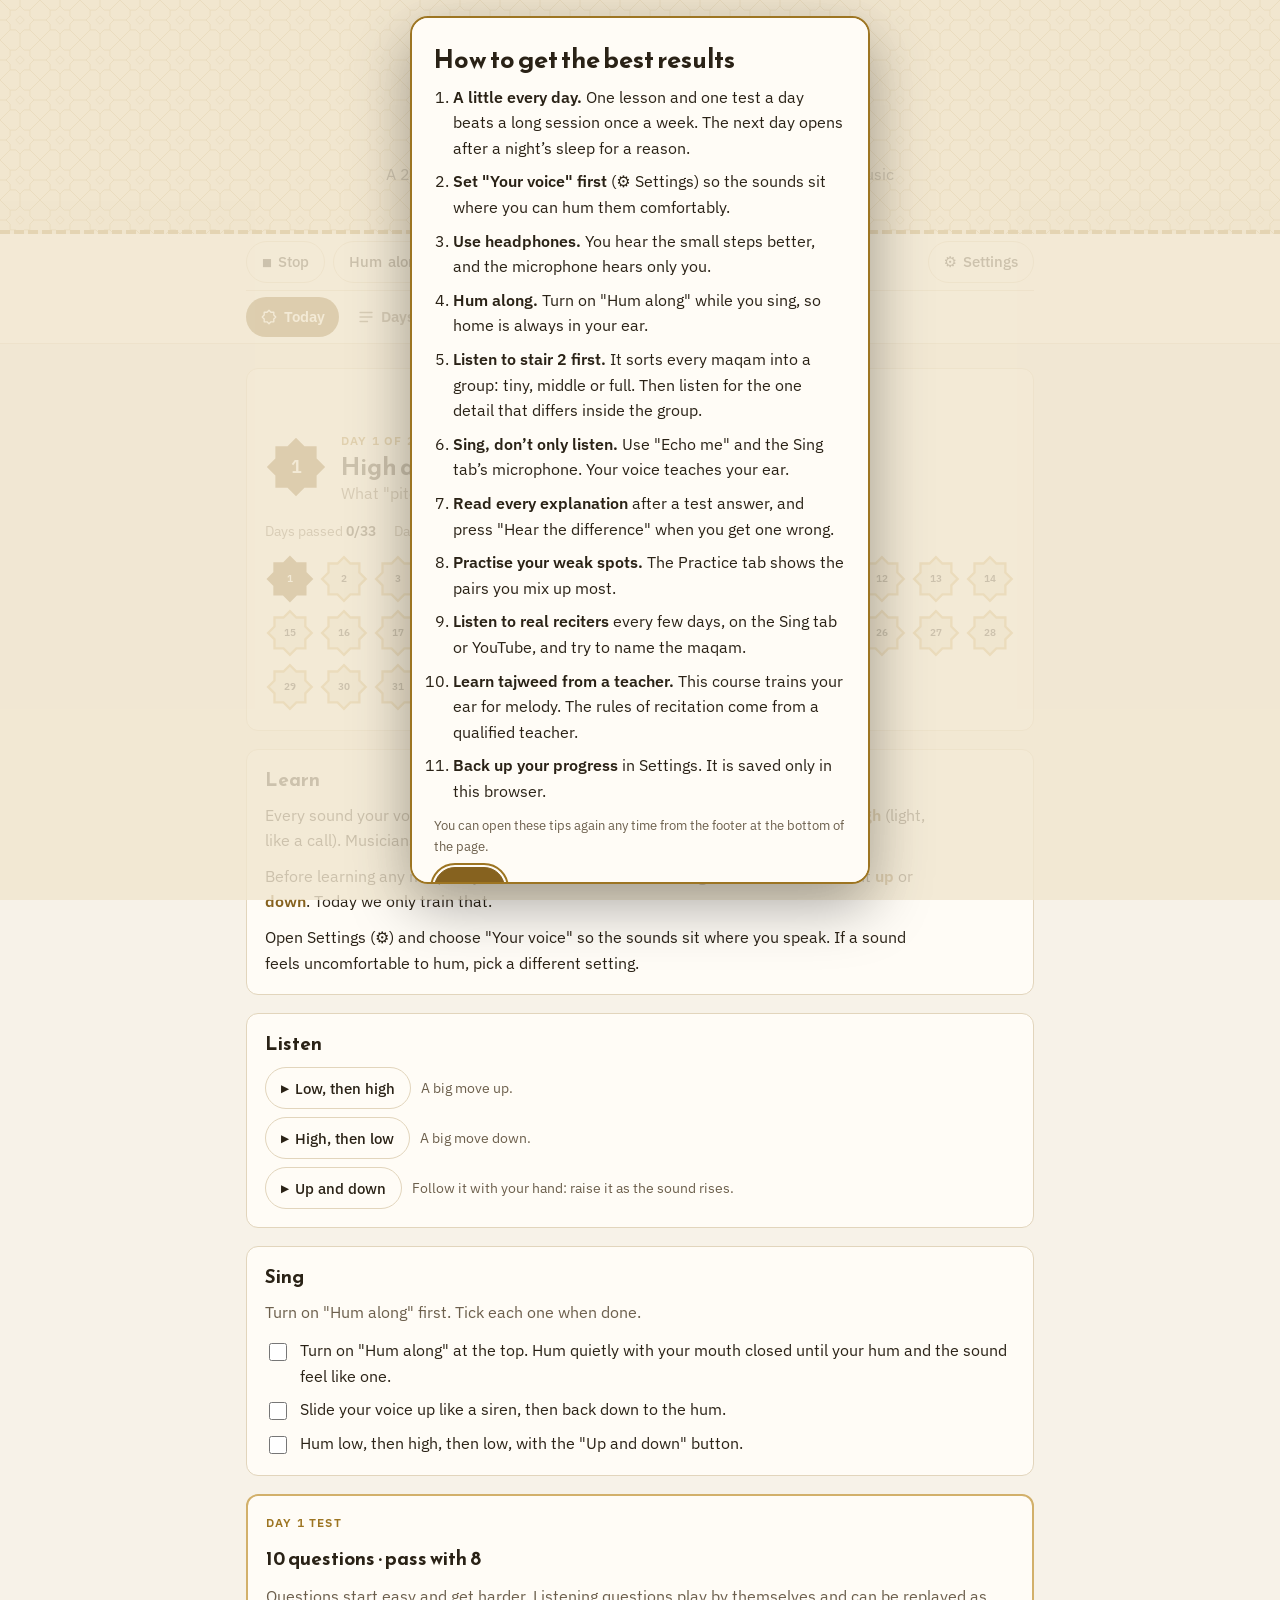
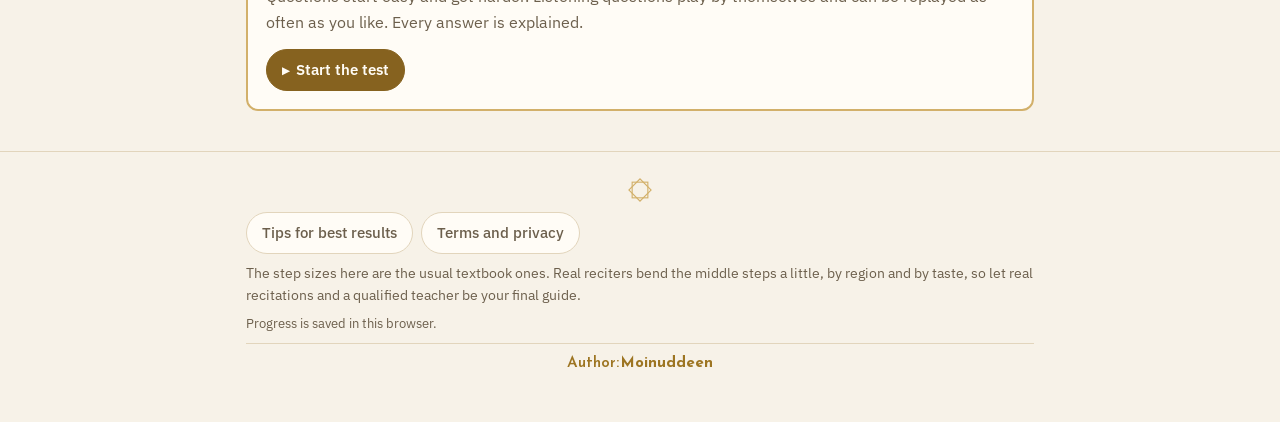
==== index.html @ 2d1fdb7a "Add author credit to the footer and README Co-Authored-By: Claude Opus 5.5 <noreply@anthropic.com> C" ====
<!doctype html>
<html lang="en">
<head>
<meta charset="utf-8">
<meta name="viewport" content="width=device-width,initial-scale=1,viewport-fit=cover">
<style>:root{color-scheme:light;padding-top:env(safe-area-inset-top,0px);padding-bottom:env(safe-area-inset-bottom,0px)}body{margin:0;font:14px/1.5 system-ui,-apple-system,"Segoe UI",sans-serif}img{max-width:100%}[hidden]{display:none!important}</style>
<title>Hearing the Maqamat</title>
<meta name="claude:viewport-fit-sides" content="cover">
<meta name="theme-color" content="#0a3b30">
<meta name="author" content="Moinuddeen">
<link rel="manifest" href="manifest.webmanifest">
<link rel="icon" type="image/png" sizes="32x32" href="[data-uri]">
<link rel="icon" type="image/svg+xml" href="data:image/svg+xml,%3Csvg%20xmlns%3D%22http%3A//www.w3.org/2000/svg%22%20viewBox%3D%220%200%2064%2064%22%3E%3Crect%20width%3D%2264%22%20height%3D%2264%22%20rx%3D%2214%22%20fill%3D%22%230b3a2f%22/%3E%3Cpolygon%20points%3D%2261.0%2C32.0%2052.5%2C40.5%2052.5%2C52.5%2040.5%2C52.5%2032.0%2C61.0%2023.5%2C52.5%2011.5%2C52.5%2011.5%2C40.5%203.0%2C32.0%2011.5%2C23.5%2011.5%2C11.5%2023.5%2C11.5%2032.0%2C3.0%2040.5%2C11.5%2052.5%2C11.5%2052.5%2C23.5%22%20fill%3D%22%23d8b45f%22/%3E%3Cpolygon%20points%3D%2252.5%2C32.0%2046.5%2C38.0%2046.5%2C46.5%2038.0%2C46.5%2032.0%2C52.5%2026.0%2C46.5%2017.5%2C46.5%2017.5%2C38.0%2011.5%2C32.0%2017.5%2C26.0%2017.5%2C17.5%2026.0%2C17.5%2032.0%2C11.5%2038.0%2C17.5%2046.5%2C17.5%2046.5%2C26.0%22%20fill%3D%22%230b3a2f%22/%3E%3Cpolygon%20points%3D%2244.9%2C37.4%2039.6%2C39.6%2037.4%2C44.9%2032.0%2C42.7%2026.6%2C44.9%2024.4%2C39.6%2019.1%2C37.4%2021.3%2C32.0%2019.1%2C26.6%2024.4%2C24.4%2026.6%2C19.1%2032.0%2C21.3%2037.4%2C19.1%2039.6%2C24.4%2044.9%2C26.6%2042.7%2C32.0%22%20fill%3D%22%23f3e6c4%22/%3E%3Ccircle%20cx%3D%2232%22%20cy%3D%2232%22%20r%3D%224.2%22%20fill%3D%22%23d8b45f%22/%3E%3C/svg%3E">
<link rel="apple-touch-icon" href="[data-uri]">
<link rel="stylesheet" href="fonts/fonts.css">
<style>
/* Layout: a tiled-star header band (zellige-style) over one reading column. Four views (Today, Course, Maqamat, Practice) switched by a tab row; the sticky sound bar carries voice, hum and stop. Palette: jade-white ground, emerald, gold leaf, lapis; each maqam keeps one jewel colour. */
:root{
  --bg:#f1f4f1; --surface:#ffffff; --sunk:#e5ece7; --ink:#0f251e; --muted:#4f665d; --line:#d0dcd4;
  --emerald:#0c5a46; --emerald-ink:#ffffff; --gold:#9a6f1c; --gold-soft:#c9a24a; --lapis:#25438f;
  --band:#0a3b30; --band-ink:#f3efe2; --band-line:#c9a24a;
  --good:#167045; --bad:#a3322a;
  --bayati:#a26d17; --hijaz:#a2352d; --rast:#2b4ea6; --saba:#693a96; --nahawand:#0f7c78; --kurd:#a23a66; --ajam:#8a5a00; --sikah:#3d6b2f;
  --f-display:"Reem Kufi","IBM Plex Sans Arabic",system-ui,sans-serif;
  --f-body:"IBM Plex Sans","IBM Plex Sans Arabic",system-ui,-apple-system,"Segoe UI",sans-serif;
  --f-ar:"Amiri","IBM Plex Sans Arabic",serif;
  --r:12px;
}
@media (prefers-color-scheme: dark){:root:not([data-theme="light"]){
  --bg:#07120e; --surface:#0f1f19; --sunk:#152a22; --ink:#e7efe9; --muted:#9bb0a6; --line:#223a30;
  --emerald:#3db08a; --emerald-ink:#04150f; --gold:#dcb65c; --gold-soft:#c9a24a; --lapis:#8aa3ef;
  --band:#05201a; --band-ink:#f3efe2; --band-line:#b8933e;
  --good:#5fcf8f; --bad:#f08276;
  --bayati:#e2b25b; --hijaz:#ee8c7e; --rast:#8ea6f0; --saba:#b99ae6; --nahawand:#5ccfc6; --kurd:#ec8fb4; --ajam:#f0c75e; --sikah:#9fd38a;
  color-scheme:dark}}
:root[data-theme="dark"]{
  --bg:#07120e; --surface:#0f1f19; --sunk:#152a22; --ink:#e7efe9; --muted:#9bb0a6; --line:#223a30;
  --emerald:#3db08a; --emerald-ink:#04150f; --gold:#dcb65c; --gold-soft:#c9a24a; --lapis:#8aa3ef;
  --band:#05201a; --band-ink:#f3efe2; --band-line:#b8933e;
  --good:#5fcf8f; --bad:#f08276;
  --bayati:#e2b25b; --hijaz:#ee8c7e; --rast:#8ea6f0; --saba:#b99ae6; --nahawand:#5ccfc6; --kurd:#ec8fb4; --ajam:#f0c75e; --sikah:#9fd38a;
  color-scheme:dark}

/* three skins chosen by the viewer; they override the system light/dark tokens above */
html:root[data-skin="milk"]{
  --bg:#f7f2e8; --surface:#fffcf6; --sunk:#efe6d4; --ink:#2a2216; --muted:#6c5f4c; --line:#e2d5bc;
  --emerald:#86621f; --emerald-ink:#fffcf6; --gold:#9d7522; --gold-soft:#d2b06a; --lapis:#3c5a8c;
  --band:#f1e6cf; --band-ink:#2a2216; --band-line:#ad8636; --tile-op:.55;
  --good:#2d7347; --bad:#a43f2e;
  --bayati:#94650f; --hijaz:#9a392b; --rast:#33548f; --saba:#68448c; --nahawand:#26766b; --kurd:#973d60; --ajam:#8a5a00; --sikah:#456b2c;
  color-scheme:light}
html:root[data-skin="emerald"]{
  --bg:#f1f4f1; --surface:#ffffff; --sunk:#e5ece7; --ink:#0f251e; --muted:#4f665d; --line:#d0dcd4;
  --emerald:#0c5a46; --emerald-ink:#ffffff; --gold:#9a6f1c; --gold-soft:#c9a24a; --lapis:#25438f;
  --band:#0a3b30; --band-ink:#f3efe2; --band-line:#c9a24a; --tile-op:.38;
  --good:#167045; --bad:#a3322a;
  --bayati:#a26d17; --hijaz:#a2352d; --rast:#2b4ea6; --saba:#693a96; --nahawand:#0f7c78; --kurd:#a23a66; --ajam:#8a5a00; --sikah:#3d6b2f;
  color-scheme:light}
html:root[data-skin="night"]{
  --bg:#0a0f1d; --surface:#111830; --sunk:#19223f; --ink:#efe9da; --muted:#a7acbf; --line:#263152;
  --emerald:#d9b45e; --emerald-ink:#171204; --gold:#e3c172; --gold-soft:#b89448; --lapis:#9db2f2;
  --band:#060a16; --band-ink:#efe9da; --band-line:#c9a24a; --tile-op:.32;
  --good:#6fd39a; --bad:#f2877a;
  --bayati:#e8bb66; --hijaz:#f19484; --rast:#9db2f2; --saba:#c1a5ee; --nahawand:#6dd6c9; --kurd:#f095bb; --ajam:#f3cd6a; --sikah:#a6dc8e;
  color-scheme:dark}
.skins{display:inline-flex;gap:6px;align-items:center}
.skin{width:34px;height:34px;border-radius:50%;border:2px solid var(--line);padding:0;background:linear-gradient(135deg,var(--a) 0 50%,var(--b) 50% 100%)}
.skin[aria-pressed="true"]{border-color:var(--emerald);box-shadow:0 0 0 2px var(--surface),0 0 0 4px var(--emerald)}

*{box-sizing:border-box}
[hidden]{display:none!important}
body{background:var(--bg);color:var(--ink);font-family:var(--f-body);font-size:16px;line-height:1.6}
body::before{content:"";position:fixed;inset:0 0 auto;height:env(safe-area-inset-top,0px);z-index:10;background:var(--surface)}
.wrap{max-width:820px;margin:0 auto;padding-left:max(16px,env(safe-area-inset-left,0px));padding-right:max(16px,env(safe-area-inset-right,0px))}
h1,h2,h3{font-family:var(--f-display);font-weight:700;text-wrap:balance;line-height:1.2;margin:0}
h2{font-size:1.6rem} h3{font-size:1.2rem}
p{margin:0}
a{color:var(--emerald)}
button{font:inherit;color:inherit;cursor:pointer}
button:focus-visible,select:focus-visible,input:focus-visible,a:focus-visible,[role="button"]:focus-visible{outline:2px solid var(--gold);outline-offset:2px}
.eyebrow{font-size:.74rem;letter-spacing:.1em;text-transform:uppercase;color:var(--gold);font-weight:600}
.muted{color:var(--muted)}
.ar{font-family:var(--f-ar)}

/* header band with star tiling */
.band{position:relative;background:var(--band);color:var(--band-ink);overflow:hidden}
.band svg.tile{position:absolute;inset:0;width:100%;height:100%;opacity:var(--tile-op,.38);color:var(--band-line)}
.band .wrap{position:relative;padding-block:26px 22px;display:grid;gap:6px;text-align:center;justify-items:center}
.basmala{font-family:var(--f-ar);font-size:1.35rem;color:var(--band-line);line-height:1.6}
.band h1{font-size:clamp(1.9rem,6vw,2.7rem)}
.band h1 .ar{display:block;font-size:.62em;font-weight:700;color:var(--band-line);line-height:1.4}
.band p{max-width:52ch;opacity:.88;font-size:.98rem}
.band::after{content:"";position:absolute;left:0;right:0;bottom:0;height:4px;background:repeating-linear-gradient(90deg,var(--band-line) 0 10px,transparent 10px 14px)}

/* sound bar: one compact sticky row (stop, hum, status, settings) plus the view tabs.
   On phones the tabs move to a bottom navigation bar so the sticky top stays short. */
.bar{position:sticky;top:env(safe-area-inset-top,0px);z-index:9;background:var(--surface);border-bottom:1px solid var(--line)}
.barrow{display:flex;align-items:center;gap:8px;padding-block:7px}
.status{flex:1;min-width:0;font-size:.88rem;font-weight:600;min-height:1.4em;white-space:nowrap;overflow:hidden;text-overflow:ellipsis;text-align:center}
.status[data-mode="sing"]{color:var(--good)}
.status[data-mode="listen"]{color:var(--emerald)}
.tabs{display:flex;gap:4px;border-top:1px solid var(--line);padding-block:6px}
.tabs a{text-decoration:none;color:var(--muted);font-weight:600;font-size:.92rem;padding:8px 14px;border-radius:999px;white-space:nowrap;display:inline-flex;align-items:center;gap:6px;min-height:40px}
.tabs a svg{width:18px;height:18px;flex:none;fill:none;stroke:currentColor;stroke-width:1.8;stroke-linecap:round;stroke-linejoin:round}
.tabs a[aria-current="page"]{background:var(--emerald);color:var(--emerald-ink)}
.settings{border-top:1px solid var(--line);background:var(--surface);max-height:calc(100vh - 140px);overflow:auto;box-shadow:0 10px 24px rgba(0,0,0,.12)}
.settings .wrap{display:grid;gap:14px;padding-block:14px 18px}
.settings h3{font-size:1rem}
.setgrid{display:grid;grid-template-columns:repeat(auto-fit,minmax(220px,1fr));gap:14px}
.field{display:grid;gap:6px;font-size:.88rem;color:var(--muted)}
.field select,.field textarea,.field input[type=text]{font:inherit;font-size:.95rem;padding:9px 10px;border-radius:10px;border:1px solid var(--line);background:var(--bg);color:var(--ink);min-height:42px;width:100%}
.field textarea{min-height:84px;font-family:ui-monospace,Menlo,monospace;font-size:.78rem}
.check{display:flex;gap:10px;align-items:flex-start;color:var(--ink);font-size:.93rem;cursor:pointer}
.check input{width:20px;height:20px;margin-top:2px;accent-color:var(--emerald);flex:none}
.wide-only{display:inline}
#bkcode{display:block;width:100%;min-height:72px;font:.78rem/1.4 ui-monospace,Menlo,monospace;padding:9px 10px;border-radius:10px;border:1px solid var(--line);background:var(--bg);color:var(--ink);resize:vertical}
@media (max-width:640px){
  .wide-only{display:none}
  .tabs{position:fixed;left:0;right:0;bottom:0;z-index:20;background:var(--surface);border-top:1px solid var(--line);padding:4px max(4px,env(safe-area-inset-left,0px)) calc(4px + env(safe-area-inset-bottom,0px));display:grid;grid-template-columns:repeat(5,minmax(0,1fr));gap:2px;box-shadow:0 -6px 18px rgba(0,0,0,.08)}
  .tabs a{flex-direction:column;gap:2px;font-size:.7rem;padding:6px 2px;border-radius:12px;min-height:52px;justify-content:center}
  .tabs a svg{width:22px;height:22px}
  body{padding-bottom:calc(68px + env(safe-area-inset-bottom,0px))}
  .settings{max-height:calc(100vh - 200px);max-height:calc(100dvh - 200px)}
  .band .wrap{padding-block:16px 14px}
  .band p{font-size:.88rem}
  .basmala{font-size:1.15rem}
}

.toggle,.btn{display:inline-flex;align-items:center;justify-content:center;gap:6px;border:1px solid var(--line);background:var(--surface);border-radius:999px;padding:8px 15px;font-size:.92rem;font-weight:500;min-height:42px}
.toggle[aria-pressed="true"]{background:var(--emerald);color:var(--emerald-ink);border-color:var(--emerald)}
.btn:hover{border-color:var(--gold)}
.btn.primary{background:var(--emerald);color:var(--emerald-ink);border-color:var(--emerald);font-weight:600}
.btn.gold{background:var(--gold);color:var(--surface);border-color:var(--gold);font-weight:600}
.btn.rec{border-color:var(--bad);color:var(--bad)}
.btn.rec[aria-pressed="true"]{background:var(--bad);color:#fff}
.btn:disabled{opacity:.5;cursor:default}
.btn .ic{font-size:.72em}
.btn.small{min-height:36px;padding:5px 12px;font-size:.85rem}
.actions{display:flex;flex-wrap:wrap;gap:8px}

main{padding-block:24px 40px}
.view{display:grid;gap:18px}
.panel{background:var(--surface);border:1px solid var(--line);border-radius:var(--r);padding:18px;display:grid;gap:12px}
.panel > h3{display:flex;align-items:center;gap:10px}

/* star badge */
.star{position:relative;display:inline-grid;place-items:center;width:44px;height:44px;flex:none}
.star svg{position:absolute;inset:0;width:100%;height:100%}
.star svg polygon{fill:var(--sunk);stroke:var(--gold-soft);stroke-width:1.5}
.star.done svg polygon{fill:var(--gold);stroke:var(--gold)}
.star.now svg polygon{fill:var(--emerald);stroke:var(--emerald)}
.star span{position:relative;font-weight:700;font-size:.85rem;font-variant-numeric:tabular-nums}
.star.done span{color:var(--surface)} .star.now span{color:var(--emerald-ink)}

/* today header */
.dayhead{display:flex;gap:14px;align-items:center;flex-wrap:wrap}
.dayhead .star{width:62px;height:62px}
.dayhead .star span{font-size:1.15rem}
.dayhead h2{font-size:1.5rem}
.stats{display:flex;gap:18px;flex-wrap:wrap;font-size:.9rem;color:var(--muted)}
.stats b{color:var(--ink);font-variant-numeric:tabular-nums}
.strip{display:grid;grid-template-columns:repeat(14,minmax(0,1fr));gap:4px}
.strip .star{width:100%;height:auto;aspect-ratio:1;max-width:100%}
.strip .star span{font-size:.62rem}
@media (max-width:480px){.strip{grid-template-columns:repeat(7,minmax(0,1fr))}}

.learn{display:grid;gap:10px;max-width:66ch}
.learn p b{color:var(--emerald)}
.listen{display:grid;gap:8px}
.listen .row{display:flex;gap:10px;align-items:center;flex-wrap:wrap}
.listen .row .why{font-size:.88rem;color:var(--muted);flex:1 1 220px;min-width:0}
ol.sing{margin:0;padding:0;list-style:none;display:grid;gap:8px;counter-reset:s}
ol.sing li label{display:flex;gap:10px;align-items:flex-start;cursor:pointer}
ol.sing input{margin-top:5px;accent-color:var(--emerald);flex:none;width:18px;height:18px}
.words{display:flex;flex-wrap:wrap;gap:8px}
.word{border:1px solid var(--line);border-radius:8px;padding:6px 10px;font-size:.88rem;background:var(--bg)}
.word b{color:var(--gold)}

/* stairs */
.stairs{width:100%;max-width:520px}
.stairs svg{width:100%;height:auto;display:block;overflow:visible}
.stairs .tread{fill:var(--sunk);stroke:var(--line)}
.stairs .tread.fp{fill:color-mix(in srgb,var(--mc) 22%,var(--surface));stroke:var(--mc)}
.stairs .tread.hit{fill:var(--mc)}
.stairs g.st{cursor:pointer}
.stairs text{font-family:var(--f-body);fill:var(--ink);font-size:11px}
.stairs text.num{font-weight:700;font-size:12px}
.stairs text.sz{fill:var(--muted);font-size:9.5px}
.stairs text.sz.mid{fill:var(--gold);font-weight:700}
.stairs text.sz.jmp{fill:var(--hijaz);font-weight:700}
.stairs text.home{fill:var(--emerald);font-weight:700;font-size:10px}
.legend{font-size:.82rem;color:var(--muted)}
.legend b.mid{color:var(--gold)} .legend b.jmp{color:var(--hijaz)}

/* test */
.test{border:2px solid var(--gold-soft);background:var(--surface);border-radius:var(--r);padding:18px;display:grid;gap:14px}
.test .qn{font-size:.82rem;color:var(--muted);font-variant-numeric:tabular-nums;display:flex;justify-content:space-between;gap:8px}
.progress{height:6px;background:var(--sunk);border-radius:99px;overflow:hidden}
.progress i{display:block;height:100%;background:var(--gold);transition:width .2s}
.test .prompt{font-family:var(--f-display);font-size:1.25rem;line-height:1.35}
.opts{display:grid;grid-template-columns:repeat(auto-fit,minmax(140px,1fr));gap:8px}
.opt{border:2px solid var(--line);background:var(--bg);border-radius:10px;padding:12px 10px;font-weight:600;text-align:center;display:grid;gap:2px}
.opt .ar{font-size:1.35rem;color:var(--mc,var(--ink));line-height:1.25;font-weight:700}
.opt:hover:not(:disabled){border-color:var(--gold)}
.opt:disabled{cursor:default;opacity:.55}
.opt.right{border-color:var(--good);opacity:1;background:color-mix(in srgb,var(--good) 10%,var(--bg))}
.opt.wrong{border-color:var(--bad);opacity:1}
.fb{font-size:.95rem;display:grid;gap:8px}
.fb strong.ok{color:var(--good)} .fb strong.no{color:var(--bad)}
.result{display:grid;gap:10px;text-align:center;justify-items:center}
.result .big{font-family:var(--f-display);font-size:2.4rem;font-variant-numeric:tabular-nums}
.result ul{text-align:left;margin:0;padding-left:1.2em;max-width:56ch}

/* course map */
.stage{display:grid;gap:8px}
.stage h3{color:var(--emerald)}
.lessons{display:grid;gap:6px}
.lrow{display:flex;gap:12px;align-items:center;border:1px solid var(--line);background:var(--surface);border-radius:10px;padding:8px 12px;text-align:left;width:100%}
.lrow .star{width:38px;height:38px}
.lrow .t{font-weight:600;min-width:0}
.lrow .s{font-size:.85rem;color:var(--muted)}
.lrow .sc{margin-left:auto;font-size:.82rem;color:var(--muted);font-variant-numeric:tabular-nums;white-space:nowrap}
.lrow[aria-disabled="true"]{opacity:.55;cursor:default}

/* maqam cards */
.mcard{background:var(--surface);border:1px solid var(--line);border-radius:var(--r);padding:18px;display:grid;gap:12px;border-top:4px solid var(--mc)}
.mhead{display:flex;gap:14px;align-items:center}
.niche{width:64px;height:76px;flex:none;background:var(--mc);clip-path:path('M0 76V34C0 16 14 6 32 0C50 6 64 16 64 34V76Z');display:grid;place-items:end center;padding-bottom:10px}
.niche span{font-family:var(--f-ar);font-weight:700;font-size:1.15rem;color:var(--surface);line-height:1}
.mhead .feel{color:var(--muted);font-size:.93rem}
dl.facts{display:grid;grid-template-columns:max-content minmax(0,1fr);gap:6px 14px;margin:0;font-size:.93rem}
dl.facts dt{font-weight:600;color:var(--mc)}
dl.facts dd{margin:0}
@media (max-width:520px){dl.facts{grid-template-columns:1fr}dl.facts dd{margin-bottom:6px}}

/* practice */
.seg{display:flex;flex-wrap:wrap;gap:6px}
.seg button{border:1px solid var(--line);border-radius:999px;background:var(--surface);padding:8px 14px;font-size:.9rem;min-height:42px}
.seg button[aria-pressed="true"]{background:var(--emerald);color:var(--emerald-ink);border-color:var(--emerald)}

/* sing view: live pitch meter */
.meter{position:relative;border:1px solid var(--line);border-radius:10px;background:var(--bg);overflow:hidden}
.meter canvas{display:block;width:100%;height:300px}
.tuner{display:flex;align-items:center;gap:10px;padding:8px 14px 12px;font-size:.72rem;color:var(--muted);text-transform:uppercase;letter-spacing:.08em}
.tuner .track{position:relative;flex:1;height:10px;border-radius:99px;background:linear-gradient(90deg,color-mix(in srgb,var(--gold) 35%,transparent),var(--sunk) 35%,var(--sunk) 65%,color-mix(in srgb,var(--gold) 35%,transparent))}
.tuner .zone{position:absolute;left:30%;width:40%;top:0;bottom:0;border-radius:99px;background:color-mix(in srgb,var(--good) 30%,transparent)}
.tuner .needle{position:absolute;left:calc(50% - 9px);top:-5px;width:18px;height:20px;border-radius:99px;background:var(--gold);box-shadow:0 0 0 3px var(--surface),0 2px 10px rgba(0,0,0,.25);transition:left .16s cubic-bezier(.2,.8,.3,1),background .3s,opacity .3s}
.tuner .needle[data-on="ok"]{background:var(--good);box-shadow:0 0 0 3px var(--surface),0 0 14px color-mix(in srgb,var(--good) 70%,transparent)}
.tuner .needle[data-on="idle"]{opacity:.35}
@media (prefers-reduced-motion: reduce){.tuner .needle{transition:none}}
.readout{display:flex;flex-wrap:wrap;gap:6px 14px;align-items:baseline;min-height:2.6em}
.readout .big{font-family:var(--f-display);font-size:1.4rem}
.readout .ok{color:var(--good)} .readout .off{color:var(--gold)} .readout .warn{color:var(--bad)}
.chips{display:flex;flex-wrap:wrap;gap:6px}
.chip{border:2px solid var(--line);background:var(--bg);border-radius:999px;padding:6px 12px;font-weight:600;font-size:.88rem;min-height:40px;display:inline-flex;align-items:center;gap:6px}
.chip .ar{color:var(--mc);font-size:1.05rem}
.chip[aria-pressed="true"]{border-color:var(--mc);background:color-mix(in srgb,var(--mc) 14%,var(--bg))}
.guide-res{display:grid;gap:6px}
.dots{display:flex;gap:6px;flex-wrap:wrap}
.dot{width:30px;height:30px;border-radius:50%;display:grid;place-items:center;font-size:.8rem;font-weight:700;background:var(--sunk);color:var(--muted)}
.dot.ok{background:var(--good);color:#fff} .dot.miss{background:var(--bad);color:#fff} .dot.now{outline:2px solid var(--gold)}
/* ayat */
.ayah{display:grid;gap:6px;border:1px solid var(--line);border-radius:10px;padding:12px 14px;background:var(--bg)}
.ayah .words{direction:rtl;display:flex;flex-wrap:wrap;gap:4px 10px;font-family:var(--f-ar);font-size:1.7rem;line-height:1.9}
.ayah .w{border-radius:8px;padding:0 4px;transition:background .15s,color .15s}
.ayah .w.on{background:var(--gold);color:var(--surface)}
.ayah .tr{font-size:.85rem;color:var(--muted);font-style:italic}
.ayah .num{font-family:var(--f-ar);color:var(--gold)}
/* clips */
.cliplist{display:grid;gap:8px}
.clip{display:flex;flex-wrap:wrap;gap:8px 12px;align-items:center;border:1px solid var(--line);border-radius:10px;padding:10px 12px;background:var(--bg)}
.clip .meta{flex:1 1 200px;min-width:0}
.clip .meta b{display:block}
.clip .meta small{color:var(--muted);display:block;font-size:.8rem}
.clip audio{width:100%;max-width:420px;height:40px}
.tag{display:inline-block;font-size:.72rem;font-weight:700;letter-spacing:.04em;text-transform:uppercase;padding:2px 8px;border-radius:999px;background:color-mix(in srgb,var(--mc,var(--gold)) 16%,var(--surface));color:var(--mc,var(--gold))}
/* mihrab arch over the day header */
.archtop{display:block;width:100%;max-width:460px;height:46px;margin:-6px auto -4px;color:var(--gold-soft)}
.archtop path{fill:none;stroke:currentColor;stroke-width:1.6;vector-effect:non-scaling-stroke}
.panel.mihrab{padding-top:10px}
.rosette{display:flex;justify-content:center;color:var(--gold-soft)}
.rosette svg{width:28px;height:28px}
/* star that was just earned */
@keyframes pop{0%{transform:scale(.5) rotate(-45deg)}60%{transform:scale(1.25) rotate(8deg)}100%{transform:scale(1) rotate(0)}}
.star.fresh{animation:pop .9s cubic-bezier(.2,.8,.3,1.2) both}
/* stage celebration */
.celebrate{position:fixed;inset:0;z-index:50;display:grid;place-items:center;background:color-mix(in srgb,var(--band) 82%,transparent);padding:16px}
.celebrate .card{position:relative;background:var(--surface);border:2px solid var(--gold);border-radius:18px;padding:26px 22px;max-width:400px;width:100%;text-align:center;display:grid;gap:10px;justify-items:center;box-shadow:0 20px 60px rgba(0,0,0,.35)}
.celebrate .big8{width:120px;height:120px;color:var(--gold)}
@keyframes spin{to{transform:rotate(360deg)}}
.celebrate .big8 svg{width:100%;height:100%;animation:spin 18s linear infinite}
.celebrate .ar{font-size:1.8rem;color:var(--gold)}
.sparks{position:absolute;inset:0;pointer-events:none;overflow:hidden;border-radius:18px}
@keyframes fall{0%{transform:translateY(-20px) rotate(0);opacity:0}15%{opacity:1}100%{transform:translateY(460px) rotate(300deg);opacity:0}}
.sparks i{position:absolute;top:0;width:10px;height:10px;background:var(--gold);clip-path:polygon(50% 0,61% 39%,100% 50%,61% 61%,50% 100%,39% 61%,0 50%,39% 39%);animation:fall 2.6s ease-in forwards}
@media (prefers-reduced-motion: reduce){.star.fresh,.celebrate .big8 svg,.sparks i{animation:none}.sparks{display:none}.ayah .w{transition:none}}
.sr-only{position:absolute;width:1px;height:1px;overflow:hidden;clip:rect(0 0 0 0);white-space:nowrap}
.saved{font-size:.8rem;color:var(--muted)}
footer{padding-block:24px 48px;border-top:1px solid var(--line);color:var(--muted);font-size:.86rem}
footer .wrap{display:grid;gap:8px}
footer .author{font-family:var(--f-display);color:var(--gold);font-size:.95rem;text-align:center;padding-top:6px;border-top:1px solid var(--line)}
@media (prefers-reduced-motion: reduce){.progress i{transition:none}}
</style>
</head>
<body>


<header class="band">
  <svg class="tile" aria-hidden="true"><defs><pattern id="khatam" width="40" height="40" patternUnits="userSpaceOnUse">
    <polygon points="34,20 29.9,24.1 29.9,29.9 24.1,29.9 20,34 15.9,29.9 10.1,29.9 10.1,24.1 6,20 10.1,15.9 10.1,10.1 15.9,10.1 20,6 24.1,10.1 29.9,10.1 29.9,15.9" fill="none" stroke="currentColor" stroke-width="1"/>
    <path d="M34 20H40M0 20H6M20 34V40M20 0V6M29.9 29.9L40 40M10.1 10.1L0 0M29.9 10.1L40 0M10.1 29.9L0 40" stroke="currentColor" stroke-width="1" fill="none"/>
    <rect x="17" y="17" width="6" height="6" transform="rotate(45 20 20)" fill="none" stroke="currentColor" stroke-width=".8"/>
  </pattern></defs><rect width="100%" height="100%" fill="url(#khatam)"/></svg>
  <div class="wrap">
    <div class="basmala" lang="ar" dir="rtl">بِسْمِ ٱللَّٰهِ ٱلرَّحْمَٰنِ ٱلرَّحِيمِ</div>
    <h1><span class="ar" lang="ar" dir="rtl">المقامات</span>Hearing the Maqamat</h1>
    <p>A 28-day course for complete beginners, plus a bonus stage. No music reading needed. One short lesson and one test each day.</p>
  </div>
</header>

<div class="bar" role="region" aria-label="Sound controls">
  <div class="wrap">
    <div class="barrow">
      <button class="btn" id="stop" title="Stop all sound (Esc)"><span class="ic" aria-hidden="true">■</span> Stop</button>
      <button class="toggle" id="drone" aria-pressed="false" title="A steady home sound to sing against">Hum<span class="wide-only">along</span></button>
      <div class="status" id="status" aria-live="polite"></div>
      <button class="btn" id="setbtn" aria-expanded="false" aria-controls="settings"><span aria-hidden="true">⚙</span><span class="wide-only">Settings</span><span class="sr-only">Settings</span></button>
    </div>
    <nav class="tabs" aria-label="Views">
      <a href="#today"><svg viewBox="0 0 24 24" aria-hidden="true"><path d="M12 3l2.6 2.6H18.4V9.4L21 12l-2.6 2.6v3.8h-3.8L12 21l-2.6-2.6H5.6v-3.8L3 12l2.6-2.6V5.6h3.8z"/></svg><span>Today</span></a><a href="#course"><svg viewBox="0 0 24 24" aria-hidden="true"><path d="M4 6h16M4 12h16M4 18h10"/></svg><span>Days</span></a><a href="#sing"><svg viewBox="0 0 24 24" aria-hidden="true"><rect x="9" y="3" width="6" height="11" rx="3"/><path d="M5 11a7 7 0 0 0 14 0M12 18v3"/></svg><span>Sing</span></a><a href="#maqamat"><svg viewBox="0 0 24 24" aria-hidden="true"><path d="M5 21V10a7 7 0 0 1 14 0v11M9 21v-6a3 3 0 0 1 6 0v6"/></svg><span>Maqamat</span></a><a href="#practice"><svg viewBox="0 0 24 24" aria-hidden="true"><circle cx="12" cy="12" r="8"/><circle cx="12" cy="12" r="3.5"/></svg><span>Practice</span></a>
    </nav>
  </div>
  <div class="settings" id="settings" hidden>
    <div class="wrap">
      <div class="setgrid">
        <label class="field" for="tonic">Your voice (where home sits)
          <select id="tonic">
            <option value="110">Very deep</option>
            <option value="130.81">Deep</option>
            <option value="155.56">Low</option>
            <option value="185" selected>Medium</option>
            <option value="233.08">Higher</option>
            <option value="277.18">High</option>
          </select>
        </label>
        <label class="field" for="timbre">Sound
          <select id="timbre"><option value="voice" selected>Singing voice</option><option value="inst">Instrument</option></select>
        </label>
        <div class="field">Colour theme
          <div class="skins" role="group" aria-label="Colour theme">
            <button class="skin" data-skin="milk" title="Milk and gold" aria-label="Milk and gold theme" style="--a:#fbf6ec;--b:#c9a24a"></button>
            <button class="skin" data-skin="emerald" title="Emerald" aria-label="Emerald theme" style="--a:#0c5a46;--b:#c9a24a"></button>
            <button class="skin" data-skin="night" title="Night" aria-label="Night theme" style="--a:#0a0f1d;--b:#d9b45e"></button>
          </div>
        </div>
      </div>
      <label class="check"><input type="checkbox" id="useref"><span>Use my own reference recordings (for example from a teacher) in place of the computer voice, where I have them. Add them on the Sing tab.</span></label>
      <div id="backup"></div>
      <div id="install"></div>
      <div class="actions"><button class="btn primary" id="setdone">Done</button></div>
    </div>
  </div>
</div>

<main class="wrap">
  <div class="view" id="v-today"></div>
  <div class="view" id="v-course" hidden></div>
  <div class="view" id="v-sing" hidden></div>
  <div class="view" id="v-maqamat" hidden></div>
  <div class="view" id="v-practice" hidden></div>
</main>

<footer>
  <div class="wrap">
    <div class="rosette" aria-hidden="true"><svg viewBox="0 0 100 100"><g fill="none" stroke="currentColor" stroke-width="4"><rect x="22" y="22" width="56" height="56"/><rect x="22" y="22" width="56" height="56" transform="rotate(45 50 50)"/></g></svg></div>
    <div class="actions"><button class="btn" id="tipsbtn">Tips for best results</button><button class="btn" id="termsbtn">Terms and privacy</button></div>
    <p>The step sizes here are the usual textbook ones. Real reciters bend the middle steps a little, by region and by taste, so let real recitations and a qualified teacher be your final guide.</p>
    <p class="saved" id="saved">Progress is saved in this browser.</p>
    <p class="author">Author: <b>Moinuddeen</b></p>
  </div>
</footer>

<script>
/* =================== DATA =================== */
const M={
 bayati:{ar:'بياتي',name:'Bayati',steps:[0,150,300,500,700,800,1000,1200],colour:1,
  feel:'Calm, warm, earnest',
  where:'The most common maqam in Quran recitation. Many reciters begin and end a recitation in Bayati, and return to it between other maqamat.',
  hear:'Stair 2 is a middle step: not tiny, not full. The opening sounds neither happy nor sad, just sincere.',
  move:'Reciters start on the home sound, rise slowly to stair 3 or 4, and settle back home at the end of each ayah.',
  mistake:'Singing stair 2 too high, which turns it into Rast or a plain Western scale. Aim lower than feels natural.',
  phrase:[[0,1],[1,1],[2,1],[3,1.5],[2,.75],[1,1.5],[2,.75],[1,.75],[0,2]]},
 hijaz:{ar:'حجاز',name:'Hijaz',steps:[0,100,400,500,700,800,1000,1200],colour:2,
  feel:'Longing, distant, full of awe',
  where:'Many adhans are in Hijaz. Reciters move into it for verses of longing, awe or warning.',
  hear:'A tiny step, then a big jump between stairs 2 and 3. That stretched gap is the sound people call "Middle Eastern".',
  move:'Reciters lean on stair 2 and then stretch up to stair 3, often bending between them before falling home.',
  mistake:'Making the jump too small, which turns it into Kurd. Open your mouth and really stretch it.',
  phrase:[[0,1],[1,1.5],[2,1.5],[3,1],[2,1],[1,1.5],[2,.75],[1,.75],[0,2]]},
 rast:{ar:'راست',name:'Rast',steps:[0,200,350,500,700,900,1050,1200],colour:2,
  feel:'Proud, stable, majestic',
  where:'Called "the father of the maqamat". Used for stately, confident passages and many celebratory songs.',
  hear:'Stair 2 is a full step, so it sounds bright and confident. Then stair 3 is a middle step, which keeps it from sounding Western.',
  move:'Reciters often climb to stair 5 and come back down with weight on stair 3 and 1.',
  mistake:'Singing stair 3 too high and bright. It should feel slightly "held back".',
  phrase:[[0,1],[1,1],[2,1.5],[3,1],[4,2],[3,1],[2,1.5],[1,1],[0,2]]},
 saba:{ar:'صبا',name:'Saba',steps:[0,150,300,400,700,800,1000,1100],colour:3,
  feel:'Sorrowful, heavy, tearful',
  where:'Used for verses about hardship, death and the Hereafter. Listeners often find it the most moving.',
  hear:'It starts exactly like Bayati, but stair 4 sinks instead of rising. The melody feels as if it cannot climb.',
  move:'Reciters circle stairs 2, 3 and 4 with a pleading feel, and rarely go far above.',
  mistake:'Singing stair 4 at Bayati height. Let it droop, as if sighing.',
  phrase:[[0,1],[1,1],[2,1],[3,2],[2,1],[1,1],[2,.75],[1,.75],[0,2]]},
 nahawand:{ar:'نهاوند',name:'Nahawand',steps:[0,200,300,500,700,800,1100,1200],colour:2,
  feel:'Tender, gentle sadness',
  where:'Used for soft, emotional passages. It is the closest maqam to the "sad" scale heard in Western music.',
  hear:'Stair 2 is a full step like Rast, but stair 3 is lower and clearly sad.',
  move:'Reciters rise smoothly to stair 5 and fall gently back home.',
  mistake:'Mixing it up with Rast. Only stair 3 is different: in Nahawand it is clearly sad.',
  phrase:[[0,1],[1,1],[2,1.5],[3,1],[4,2],[3,1],[2,1],[1,1],[0,2]]},
 kurd:{ar:'كرد',name:'Kurd',steps:[0,100,300,500,700,800,1000,1200],colour:1,
  feel:'Plain, earthy, reflective',
  where:'Used for calm, reflective passages, often as a short visit from Bayati.',
  hear:'A tiny step like Hijaz, but then an ordinary full step. No big jump.',
  move:'Reciters use it simply, with small movements around the home sound.',
  mistake:'Adding a jump and turning it into Hijaz.',
  phrase:[[0,1],[1,1.5],[2,1],[3,1],[2,1],[1,1.5],[0,2]]},
 ajam:{ar:'عجم',name:'Ajam',steps:[0,200,400,500,700,900,1100,1200],colour:2,
  feel:'Bright, joyful, clear',
  where:'Often used for verses of glad tidings, gratitude and Paradise. It is the closest maqam to the Western "happy" scale.',
  hear:'Two full steps in a row, so stair 3 is the highest of the three maqamat that start with a full step. It sounds open and bright.',
  move:'Reciters rise confidently to stair 5, sometimes higher, with clear and steady notes.',
  mistake:'Singing stair 3 lower and turning it into Rast. In Ajam stair 3 is clearly bright.',
  phrase:[[0,1],[1,1],[2,1.5],[3,1],[4,2],[3,1],[2,1.5],[1,1],[0,2]]},
 sikah:{ar:'سيكاه',name:'Sikah',steps:[0,150,350,550,700,850,1050,1200],colour:1,
  feel:'Pure, spiritual, a little floating',
  where:'Often used for reflective passages and stories. Its home sound sits between ordinary notes, which gives it a hovering feel.',
  hear:'A middle step like Bayati, but then a full step, so stair 3 is brighter than in Bayati. The voice keeps coming back to rest on home.',
  move:'Reciters hover on home and stair 2, lean on stair 3, and fall back home with a gentle turn.',
  mistake:'Treating it as Bayati. After the middle step, Sikah climbs a full step, not another middle step.',
  phrase:[[0,1.5],[1,1],[2,1.5],[1,.75],[0,1],[1,.75],[2,1],[3,1.5],[2,1],[1,1],[0,2]]}
};
const CORE=28,LAST=33;
const ORDER=['bayati','hijaz','rast','saba','nahawand','kurd'];
const ALL=[...ORDER,'ajam','sikah'];
const SHIFTS=[-400,-300,-200,-100,100,200,300];
const B=['bayati','hijaz'],B3=['bayati','hijaz','rast'],B4=['bayati','hijaz','rast','saba'],B5=[...B4,'nahawand'];

const STAGES=[
 {name:'Stage 1 · Training your ear',days:[1,2,3,4,5]},
 {name:'Stage 2 · Bayati, the home maqam',days:[6,7,8,9,10]},
 {name:'Stage 3 · Hijaz, the big jump',days:[11,12,13,14,15]},
 {name:'Stage 4 · Rast, the proud one',days:[16,17,18,19]},
 {name:'Stage 5 · Saba, the sorrowful one',days:[20,21,22,23]},
 {name:'Stage 6 · Nahawand, Kurd and the final test',days:[24,25,26,27,28]},
 {name:'Bonus stage · Ajam and Sikah',days:[29,30,31,32,33]}
];
/* listen item kinds: {label, why, seq:[[cents,beats,label?]]} or {label,why,m:'finger'|'phrase'|'scale', k} */
const DAYS={
1:{t:'High and low',s:'What "pitch" means',
 learn:['Every sound your voice makes is somewhere between <b>low</b> (deep, like a sigh) and <b>high</b> (light, like a call). Musicians call this <b>pitch</b>. That is all a "note" is: one pitch held steady.',
 'Before learning any maqam, your ear needs one skill: hearing whether a sound went <b>up</b> or <b>down</b>. Today we only train that.',
 'Open Settings (⚙) and choose "Your voice" so the sounds sit where you speak. If a sound feels uncomfortable to hum, pick a different setting.'],
 listen:[{label:'Low, then high',why:'A big move up.',seq:[[-500,1.6,'Low'],[400,1.6,'High']]},{label:'High, then low',why:'A big move down.',seq:[[400,1.6,'High'],[-500,1.6,'Low']]},{label:'Up and down',why:'Follow it with your hand: raise it as the sound rises.',seq:[[0,1],[300,1],[700,1],[300,1],[0,1.6]]}],
 sing:['Turn on "Hum along" at the top. Hum quietly with your mouth closed until your hum and the sound feel like one.','Slide your voice up like a siren, then back down to the hum.','Hum low, then high, then low, with the "Up and down" button.'],
 test:[['hl',{min:300,max:700},10]]},
2:{t:'The home sound',s:'Where recitation rests',
 learn:['Every recitation has a <b>home sound</b>. It is the pitch the reciter keeps coming back to, especially at the end of each ayah. When the voice lands there, it feels finished, like a full stop.',
 'The "Hum along" sound at the top is the home sound. Keep it on today. Everything a maqam does is measured from home.',
 'Today’s test also asks whether a short tune ended at home. Listen for that "settled" feeling.'],
 listen:[{label:'Ends at home',why:'Notice how complete it feels.',seq:[[0,1],[150,1],[300,1],[150,1],[0,2,'Home']]},{label:'Ends away from home',why:'It feels unfinished, as if waiting.',seq:[[0,1],[150,1],[300,1],[500,2,'Not home']]}],
 sing:['Hum together with the background hum for one minute. This is your home.','Hum a little higher, then come back to home. Feel the relief when you land.','Recite "Alhamdulillah" on one steady pitch: the home sound.'],
 test:[['hl',{min:200,max:400},5],['home',{},5]]},
3:{t:'Same or different',s:'Hearing small changes',
 learn:['Maqamat differ by small amounts. So today we train your ear to notice when two sounds are <b>almost the same</b> but not quite.',
 'If you are unsure, hum the first sound in your head, then compare. It gets easier every day.'],
 listen:[{label:'Same',why:'Two identical sounds.',seq:[[0,1.4],[0,1.4]]},{label:'Slightly different',why:'The second is a tiny bit higher.',seq:[[0,1.4],[100,1.4]]},{label:'Clearly different',why:'A bigger move up.',seq:[[0,1.4],[300,1.4]]}],
 sing:['Hum home, then hum a tiny bit higher. Go back and forth five times.','Record yourself on your phone and listen back. Did you move or stay?'],
 test:[['sd',{diffs:[100,200,300]},5],['hl',{min:100,max:250},5]]},
4:{t:'Tiny step and full step',s:'Two kinds of step',
 learn:['When the voice moves up from one stair to the next, the step can be different sizes. Today we learn two:',
 '<b>Tiny step</b>: so close it almost sounds the same, a little tense. <b>Full step</b>: clearly higher, open and relaxed.',
 'Every maqam is just a staircase built from these steps. Knowing the step sizes is how you will tell maqamat apart.'],
 listen:[{label:'Tiny step',why:'Home, then a tiny step up.',seq:[[0,1.3,'Home'],[100,1.8,'Tiny step']]},{label:'Full step',why:'Home, then a full step up.',seq:[[0,1.3,'Home'],[200,1.8,'Full step']]},{label:'Both, one after the other',why:'Compare them.',seq:[[0,1,'Home'],[100,1.4,'Tiny'],[0,1,'Home'],[200,1.4,'Full']]}],
 sing:['Background hum on. Sing home, then a full step up, on "aah".','Now sing home and a tiny step up. It should feel squeezed.','Alternate: tiny, home, full, home.'],
 test:[['step',{sizes:[100,200]},8],['hl',{min:100,max:200},2]]},
5:{t:'The middle step',s:'The secret of Arabic music',
 learn:['Here is what makes Arabic recitation special. Between the tiny step and the full step there is a <b>middle step</b>. Western music does not use it, so it may sound slightly "out of tune" to you at first. It is not. It is the colour of the maqamat.',
 'Three of our six maqamat use the middle step right at the start. If you can hear it, you have learned half of this course.',
 'Do not worry if today’s test is hard. You will repeat this skill nearly every day.'],
 listen:[{label:'Tiny, middle, full',why:'All three steps from home, in order.',seq:[[0,1,'Home'],[100,1.4,'Tiny'],[0,1,'Home'],[150,1.4,'Middle'],[0,1,'Home'],[200,1.4,'Full']]},{label:'Middle step alone',why:'Sit with it. Let it become familiar.',seq:[[0,1.4,'Home'],[150,2.2,'Middle step']]},{label:'Tiny or middle?',why:'Tiny first, then middle. The middle step is a little wider and calmer.',seq:[[0,1,'Home'],[100,1.5,'Tiny'],[0,1,'Home'],[150,1.5,'Middle'],[0,1,'Home'],[100,1.5,'Tiny'],[0,1,'Home'],[150,1.5,'Middle']]}],
 sing:['Sing home, then a full step. Now come down from the full step just a little. That is the middle step.','Echo the "Middle step alone" button five times.','Record yourself and compare with the button.'],
 test:[['step',{sizes:[100,200]},2],['step',{sizes:[100,150]},3],['step',{sizes:[100,150,200]},3],['sd',{diffs:[50,100]},2]]},
6:{t:'Meet Bayati',k:'bayati',s:'Home, then a middle step',
 learn:['A maqam is a staircase of eight stairs. Stair 1 is home. The first four stairs are the maqam’s <b>fingerprint</b>: learn those and you can recognise it.',
 'Bayati’s fingerprint is <b>middle step, middle step, full step</b>. It is the most used maqam in recitation, which is why we start here.',
 'Tap any stair in the picture to hear it.'],
 listen:[{label:'First four stairs',m:'finger',k:'bayati',why:'The fingerprint. Listen to stair 2.'},{label:'A Bayati phrase',m:'phrase',k:'bayati',why:'How it sounds in a short tune.'}],
 sing:['Hum home with the background hum.','Sing stairs 1, 2, 1 slowly. Stair 2 is a middle step.','Sing stairs 1, 2, 3, 2, 1 on "aah".'],
 test:[['isb',{others:['rast','hijaz'],clip:'finger'},5],['step',{sizes:[100,150,200]},5]]},
7:{t:'Bayati, slowly',k:'bayati',s:'Getting stair 2 right',
 learn:['The most common beginner mistake in Bayati is singing stair 2 too high, as a full step. Today, practise placing it carefully.',
 'Use the "Echo me" button: it plays one stair, then gives you a pause to sing it back. A green "Your turn" appears when it is your turn.'],
 listen:[{label:'Echo me',m:'echo',k:'bayati',why:'Sing each stair back in the pause.'},{label:'Correct vs too high',why:'First a middle step (correct), then a full step (too high).',seq:[[0,1,'Home'],[150,1.6,'Correct'],[0,1,'Home'],[200,1.6,'Too high']]}],
 sing:['Do "Echo me" three times with the background hum on.','Sing "Bismillah" on stairs 1, 2, 1.','Sing Al-Fatiha’s first ayah using only stairs 1 to 3.'],
 test:[['step',{sizes:[100,150,200]},5],['isb',{others:['rast','hijaz','kurd'],clip:'phrase'},5]]},
8:{t:'All of Bayati',k:'bayati',s:'The full staircase',
 learn:['Today we hear all eight stairs. Above stair 4, Bayati continues with full steps and one tiny step, and stair 8 is home again, one level higher.',
 'You do not need to sing the high stairs yet. Just listen and notice how the whole staircase keeps its calm, earnest mood.'],
 listen:[{label:'All eight stairs, up and down',m:'scale',k:'bayati',why:'Follow along in the picture.'},{label:'Bayati phrase',m:'phrase',k:'bayati',why:'Back to the fingerprint area.'}],
 sing:['Sing stairs 1 to 5 and back down, slowly.','Do "Echo me" twice.'],
 test:[['isb',{others:['rast','hijaz','kurd','nahawand'],clip:'phrase'},6],['home',{},4]]},
9:{t:'Bayati in recitation',k:'bayati',s:'Listening to real reciters',
 learn:['Reciters do not run up and down stairs. They start near home, rise slowly to stair 3 or 4 as the ayah builds, and settle home at the end.',
 'Today, listen to a real Bayati recitation (link below). Hum the home sound when the reciter pauses. Then listen for stair 2 just after.',
 '<a href="https://www.youtube.com/results?search_query=maqam+bayati+quran+recitation" target="_blank" rel="noopener">Find Bayati recitations on YouTube ↗</a>'],
 listen:[{label:'Bayati phrase',m:'phrase',k:'bayati',why:'Compare with the real recitation.'}],
 sing:['Listen to one full recitation in Bayati.','Recite one short ayah you know in Bayati: start home, rise to stair 3, end home.'],
 test:[['home',{},3],['isb',{others:['rast','hijaz','kurd','saba'],clip:'phrase'},4],['step',{sizes:[100,150,200]},3]]},
10:{t:'Review',s:'Everything so far',
 learn:['A review day. No new ideas. If any test so far felt shaky, go back to its lesson in "All 28 days" and repeat its listening buttons.'],
 listen:[{label:'Tiny, middle, full',why:'The three steps.',seq:[[0,1,'Home'],[100,1.4,'Tiny'],[0,1,'Home'],[150,1.4,'Middle'],[0,1,'Home'],[200,1.4,'Full']]},{label:'Bayati fingerprint',m:'finger',k:'bayati',why:''}],
 sing:['"Echo me" in Bayati twice.','Recite Al-Fatiha in Bayati with the hum on.'],
 test:[['step',{sizes:[100,150,200]},4],['isb',{others:['rast','hijaz','kurd'],clip:'finger'},3],['sd',{diffs:[50,100,150]},3]]},
11:{t:'Meet Hijaz',k:'hijaz',s:'Tiny step, then a big jump',
 learn:['Hijaz begins with a <b>tiny step</b>, and then a <b>big jump</b>, bigger than a full step. That stretched gap is the sound many people call "Middle Eastern". Many adhans use it.',
 'Hijaz’s fingerprint is <b>tiny step, big jump, tiny step</b>.'],
 listen:[{label:'First four stairs',m:'finger',k:'hijaz',why:'Listen for the jump between stairs 2 and 3.'},{label:'Big jump vs no jump',why:'Hijaz first, then the same start without the jump.',seq:[[0,.9],[100,.9],[400,1.6,'Big jump'],[0,.9],[100,.9],[300,1.6,'No jump']]}],
 sing:['Sing stairs 1 and 2 close together.','Now stretch from stair 2 up to stair 3. Exaggerate it.','"Echo me" in Hijaz (button in "The maqamat").'],
 test:[['jump',{},6],['step',{sizes:[100,150,200,300]},4]]},
12:{t:'Bayati or Hijaz?',s:'Your first real comparison',
 learn:['Now the real skill. When a phrase starts, ask yourself: <b>is stair 2 tiny or middle?</b>',
 'Tiny and tense, with a jump after: <b>Hijaz</b>. Middle and calm: <b>Bayati</b>.'],
 listen:[{label:'Bayati',m:'finger',k:'bayati',why:''},{label:'Hijaz',m:'finger',k:'hijaz',why:''}],
 sing:['Sing Bayati’s first four stairs, then Hijaz’s. Feel how your throat changes.'],
 test:[['which',{set:B,clip:'phrase'},8],['jump',{},2]]},
13:{t:'Singing the jump',k:'hijaz',s:'Hijaz in your own voice',
 learn:['Hijaz is easy to hear but tricky to sing. The jump from stair 2 to 3 is wider than your voice expects.',
 'Practise slowly. Slide between stair 2 and 3 first, then make it a clean jump.'],
 listen:[{label:'Echo me',m:'echo',k:'hijaz',why:'Sing each stair back.'},{label:'Hijaz phrase',m:'phrase',k:'hijaz',why:''}],
 sing:['Slide slowly from stair 2 to stair 3, three times.','Now jump cleanly, three times.','Sing "Allahu Akbar" on stairs 1, 2, 3, 2, 1.'],
 test:[['which',{set:B,clip:'phrase'},6],['step',{sizes:[100,150,200,300]},4]]},
14:{t:'Hijaz in the adhan',k:'hijaz',s:'Real-world listening',
 learn:['Listen to an adhan today and try to catch the Hijaz jump. Often it comes early, on "Allahu Akbar".',
 '<a href="https://www.youtube.com/results?search_query=adhan+maqam+hijaz" target="_blank" rel="noopener">Find Hijaz adhans on YouTube ↗</a>',
 'Today’s test plays only the first four stairs. That is harder, and it trains the fingerprint directly.'],
 listen:[{label:'Hijaz fingerprint',m:'finger',k:'hijaz',why:''},{label:'Bayati fingerprint',m:'finger',k:'bayati',why:''}],
 sing:['Listen to one adhan and hum along with its first line.'],
 test:[['which',{set:B,clip:'finger'},7],['jump',{},3]]},
15:{t:'Review',s:'Bayati and Hijaz',
 learn:['Review day. By now Bayati and Hijaz should feel clearly different. If not, spend extra time on Day 12.'],
 listen:[{label:'Bayati',m:'phrase',k:'bayati',why:''},{label:'Hijaz',m:'phrase',k:'hijaz',why:''}],
 sing:['"Echo me" once in each maqam.'],
 test:[['which',{set:B,clip:'finger'},5],['step',{sizes:[100,150,200,300]},3],['home',{},2]]},
16:{t:'Meet Rast',k:'rast',s:'A full step, then a middle step',
 learn:['Rast starts with a <b>full step</b>, which sounds bright and confident. Then stair 3 comes after a <b>middle step</b>, so it is neither happy nor sad.',
 'Rast’s fingerprint is <b>full step, middle step, middle step</b>. Compare with Bayati: <b>middle, middle, full</b>.'],
 listen:[{label:'Rast fingerprint',m:'finger',k:'rast',why:''},{label:'Rast phrase',m:'phrase',k:'rast',why:''}],
 sing:['Sing stairs 1 and 2: a confident full step.','Add stair 3, holding it a little low.','"Echo me" in Rast.'],
 test:[['step',{sizes:[100,150,200]},4],['which',{set:B3,clip:'phrase'},6]]},
17:{t:'Rast or Bayati?',s:'Listen to stair 2',
 learn:['Rast and Bayati are easy to confuse. The difference is stair 2:',
 '<b>Full step</b> at stair 2: Rast, brighter. <b>Middle step</b> at stair 2: Bayati, softer.'],
 listen:[{label:'Rast vs Bayati, stair 2 only',why:'Rast first, then Bayati.',seq:[[0,1,'Home'],[200,1.6,'Rast'],[0,1,'Home'],[150,1.6,'Bayati']]}],
 sing:['Alternate Rast’s stair 2 and Bayati’s stair 2 with the hum on.'],
 test:[['which',{set:B3,clip:'phrase'},8],['step',{sizes:[150,200]},2]]},
18:{t:'Three fingerprints',s:'Bayati, Hijaz, Rast',
 learn:['You now know three maqamat. Their stair 2 is all different: <b>tiny</b> (Hijaz), <b>middle</b> (Bayati), <b>full</b> (Rast). Today, only fingerprints.'],
 listen:[{label:'Hijaz',m:'finger',k:'hijaz',why:'Tiny.'},{label:'Bayati',m:'finger',k:'bayati',why:'Middle.'},{label:'Rast',m:'finger',k:'rast',why:'Full.'}],
 sing:['Sing all three fingerprints in a row.'],
 test:[['which',{set:B3,clip:'finger'},8],['step',{sizes:[100,150,200]},2]]},
19:{t:'Review',s:'Three maqamat',
 learn:['Review day. Listen to one Rast recitation today too.','<a href="https://www.youtube.com/results?search_query=maqam+rast+quran+recitation" target="_blank" rel="noopener">Find Rast recitations on YouTube ↗</a>'],
 listen:[{label:'Rast phrase',m:'phrase',k:'rast',why:''}],
 sing:['"Echo me" in Rast twice.'],
 test:[['which',{set:B3,clip:'finger'},7],['jump',{},3]]},
20:{t:'Meet Saba',k:'saba',s:'Bayati with a sinking stair 4',
 learn:['Saba starts exactly like Bayati: middle step, middle step. But then stair 4 is only a <b>tiny step</b> up, so it feels as if it <b>sinks</b>. The voice wants to climb and cannot. That is the sorrow of Saba.',
 'Reciters use Saba for verses about hardship and the Hereafter.'],
 listen:[{label:'Bayati vs Saba',why:'Bayati first (stair 4 rises), then Saba (stair 4 sinks).',seq:[[0,.8],[150,.8],[300,.8],[500,1.6,'Bayati: rises'],[0,.8],[150,.8],[300,.8],[400,1.6,'Saba: sinks']]},{label:'Saba phrase',m:'phrase',k:'saba',why:''}],
 sing:['Sing Bayati stairs 1 to 4, then Saba stairs 1 to 4.','Let Saba’s stair 4 droop, like a sigh.'],
 test:[['sink',{},6],['which',{set:B4,clip:'phrase'},4]]},
21:{t:'Saba or Bayati?',s:'Wait for stair 4',
 learn:['Because Saba and Bayati start the same, you must <b>wait for stair 4</b>. Rises firmly: Bayati. Sinks sadly: Saba.'],
 listen:[{label:'Saba fingerprint',m:'finger',k:'saba',why:''},{label:'Bayati fingerprint',m:'finger',k:'bayati',why:''}],
 sing:['"Echo me" in Saba.'],
 test:[['which',{set:B4,clip:'phrase'},7],['sink',{},3]]},
22:{t:'Singing Saba',k:'saba',s:'The hardest one to sing',
 learn:['Saba is the hardest maqam to sing well. Go slowly, keep the hum on, and record yourself.','<a href="https://www.youtube.com/results?search_query=maqam+saba+quran+recitation" target="_blank" rel="noopener">Find Saba recitations on YouTube ↗</a>'],
 listen:[{label:'Echo me',m:'echo',k:'saba',why:''}],
 sing:['"Echo me" in Saba three times.','Listen to one Saba recitation.'],
 test:[['which',{set:B4,clip:'finger'},7],['sink',{},3]]},
23:{t:'Review',s:'Four maqamat',
 learn:['Review day. The two questions: <b>How big is stair 2?</b> And for Bayati or Saba, <b>does stair 4 rise or sink?</b>'],
 listen:[{label:'All four fingerprints',why:'Bayati, Hijaz, Rast, Saba.',seq:[[0,.6],[150,.6],[300,.6],[500,1.2,'Bayati'],[0,.6],[100,.6],[400,.6],[500,1.2,'Hijaz'],[0,.6],[200,.6],[350,.6],[500,1.2,'Rast'],[0,.6],[150,.6],[300,.6],[400,1.2,'Saba']]}],
 sing:['Sing all four fingerprints in a row.'],
 test:[['which',{set:B4,clip:'finger'},8],['step',{sizes:[100,150,200,300]},2]]},
24:{t:'Meet Nahawand',k:'nahawand',s:'Like Rast, but sad',
 learn:['Nahawand starts with a full step, like Rast. But stair 3 is <b>lower</b>, so it sounds gently sad.',
 'Rast’s stair 3 is "in between". Nahawand’s stair 3 is clearly sad.'],
 listen:[{label:'Rast vs Nahawand',why:'Rast first, then Nahawand.',seq:[[0,.9],[200,.9],[350,1.6,'Rast'],[0,.9],[200,.9],[300,1.6,'Nahawand']]},{label:'Nahawand phrase',m:'phrase',k:'nahawand',why:''}],
 sing:['"Echo me" in Nahawand.'],
 test:[['which',{set:B5,clip:'phrase'},7],['step',{sizes:[100,150,200]},3]]},
25:{t:'Meet Kurd',k:'kurd',s:'Like Hijaz, but no jump',
 learn:['Kurd starts with a tiny step, like Hijaz. But then comes an ordinary full step, <b>no jump</b>. It sounds plain and reflective.',
 'You now know all six. They form three pairs, decided by stair 2: <b>tiny</b> (Hijaz, Kurd), <b>middle</b> (Bayati, Saba), <b>full</b> (Rast, Nahawand).'],
 listen:[{label:'Hijaz vs Kurd',why:'Hijaz first (jump), then Kurd (no jump).',seq:[[0,.9],[100,.9],[400,1.6,'Hijaz'],[0,.9],[100,.9],[300,1.6,'Kurd']]},{label:'Kurd phrase',m:'phrase',k:'kurd',why:''}],
 sing:['"Echo me" in Kurd.'],
 test:[['which',{set:ORDER,clip:'phrase'},8],['jump',{},2]]},
26:{t:'The three pairs',s:'One method for all six',
 learn:['Step 1: <b>how big is stair 2?</b> Tiny, middle or full. That leaves two maqamat.',
 'Step 2: tiny → is there a jump? (Hijaz yes, Kurd no). Middle → does stair 4 sink? (Saba yes, Bayati no). Full → is stair 3 sad? (Nahawand yes, Rast no).'],
 listen:[{label:'Tiny, middle, full',why:'',seq:[[0,1,'Home'],[100,1.4,'Tiny'],[0,1,'Home'],[150,1.4,'Middle'],[0,1,'Home'],[200,1.4,'Full']]}],
 sing:['Sing all six fingerprints, slowly.'],
 test:[['pair',{set:ORDER},4],['which',{set:ORDER,clip:'finger'},6]]},
27:{t:'A different home',s:'Recognising maqamat at any height',
 learn:['Real reciters do not all use the same home sound. A maqam is the <b>shape</b> of its stairs, not their height. Today the test moves home up or down randomly.'],
 listen:[{label:'Bayati, low home',why:'',m:'finger',k:'bayati',shift:-400},{label:'Bayati, high home',why:'Same shape, higher.',m:'finger',k:'bayati',shift:400}],
 sing:['Sing Bayati from a lower home, then a higher home.'],
 test:[['which',{set:ORDER,clip:'phrase',shift:true},8],['sink',{},2]]},
28:{t:'Final test',s:'Eighteen questions',
 learn:['Your final test: eighteen questions, all six maqamat, random home. You need fifteen right.','After this comes a short bonus stage with two more maqamat, Ajam and Sikah. Then the page gives you a daily review test that focuses on what you get wrong most.'],
 listen:[],sing:['Take a breath. You have trained for 27 days.'],
 test:[['which',{set:ORDER,clip:'finger',shift:true},6],['which',{set:ORDER,clip:'phrase'},4],['step',{sizes:[100,150,200,300]},3],['sink',{},2]]}
};
Object.assign(DAYS,{
29:{t:'Meet Ajam',k:'ajam',s:'Bright: two full steps',
 learn:['Bonus stage: two more maqamat that reciters use. <b>Ajam</b> starts with <b>two full steps</b>, then a tiny step. It is the brightest maqam, close to the Western "happy" scale.',
 'Ajam, Rast and Nahawand all start with a full step. Listen to <b>stair 3</b>: highest in Ajam (bright), in between in Rast, lowest in Nahawand (sad).'],
 listen:[{label:'Ajam fingerprint',m:'finger',k:'ajam',why:'Full, full, tiny.'},{label:'Three different stair 3s',why:'Ajam, then Rast, then Nahawand. Only stair 3 moves.',seq:[[0,.8],[200,.8],[400,1.5,'Ajam: bright'],[0,.8],[200,.8],[350,1.5,'Rast: in between'],[0,.8],[200,.8],[300,1.5,'Nahawand: sad']]},{label:'Ajam phrase',m:'phrase',k:'ajam',why:''}],
 sing:['"Echo me" in Ajam (button in "Maqamat").','Sing stairs 1, 2, 3 in Ajam, then in Rast, then in Nahawand. Feel only stair 3 change.'],
 test:[['which',{set:['rast','nahawand','ajam'],clip:'finger'},7],['step',{sizes:[100,150,200]},3]]},
30:{t:'Meet Sikah',k:'sikah',s:'A middle step, then a full step',
 learn:['<b>Sikah</b> starts with a <b>middle step</b> like Bayati, but then climbs a <b>full step</b>. Its home sound seems to float, and reciters love to rest on it.',
 'The middle-step group now has three members. After stair 2, ask: is the next step <b>full</b>? Sikah. <b>Middle</b>, and stair 4 rises? Bayati. Middle, and stair 4 sinks? Saba.'],
 listen:[{label:'Sikah fingerprint',m:'finger',k:'sikah',why:'Middle, full, full.'},{label:'Sikah vs Bayati',why:'Sikah first (full step to stair 3), then Bayati (middle step).',seq:[[0,.9],[150,.9],[350,1.6,'Sikah'],[0,.9],[150,.9],[300,1.6,'Bayati']]},{label:'Sikah phrase',m:'phrase',k:'sikah',why:''}],
 sing:['"Echo me" in Sikah.','Rest on the home sound for a long breath, as Sikah reciters do.'],
 test:[['which',{set:['bayati','saba','sikah'],clip:'finger'},7],['pair',{set:ALL},3]]},
31:{t:'Three groups',s:'Eight maqamat, one method',
 learn:['Stair 2 sorts all eight maqamat into three groups: <b>tiny</b> (Hijaz, Kurd), <b>middle</b> (Bayati, Saba, Sikah) and <b>full</b> (Rast, Nahawand, Ajam).',
 'Then one more question inside the group. Tiny: is there a jump? Middle: is the next step full (Sikah), and does stair 4 sink (Saba)? Full: how high is stair 3?'],
 listen:[{label:'Tiny, middle, full',why:'',seq:[[0,1,'Home'],[100,1.4,'Tiny'],[0,1,'Home'],[150,1.4,'Middle'],[0,1,'Home'],[200,1.4,'Full']]}],
 sing:['Sing all eight fingerprints slowly, one group at a time.'],
 test:[['pair',{set:ALL},4],['which',{set:ALL,clip:'phrase'},6]]},
32:{t:'Real voices',s:'Listening to real reciters',
 learn:['Open the <b>Sing</b> tab and play some of the real recitations there. Press "Show the notes", tap "This is home" when the reciter rests, and watch where the voice goes.',
 'For each one, ask yourself: how big is the first step up from home?'],
 listen:[{label:'Sikah phrase',m:'phrase',k:'sikah',why:''},{label:'Ajam phrase',m:'phrase',k:'ajam',why:''}],
 sing:['Listen to two real recitations on the Sing tab.','Hum the home sound whenever the reciter pauses.'],
 test:[['which',{set:ALL,clip:'finger',shift:true},7],['pair',{set:ALL,shift:true},3]]},
33:{t:'Eight-maqam test',s:'Sixteen questions',
 learn:['The last test: all eight maqamat, random home. Sixteen questions, and you need thirteen right.'],
 listen:[],sing:['Take a breath. You know eight maqamat now.'],
 test:[['which',{set:ALL,clip:'finger',shift:true},6],['which',{set:ALL,clip:'phrase'},4],['pair',{set:ALL,shift:true},2],['step',{sizes:[100,150,200,300]},1]]}
});
const MAINT={t:'Daily review',s:'Keep your ear sharp',learn:['You have finished the course. Each day, take this review test. It mixes all eight maqamat and adds extra questions on the things you have been getting wrong.'],listen:[],sing:['Listen to one recitation and name its opening maqam.','"Echo me" in the maqam you find hardest.'],test:[]};
const DEFAULT_P={hl:{min:100,max:300},sd:{diffs:[50,100,150]},step:{sizes:[100,150,200,300]},home:{},isb:{others:['rast','hijaz','kurd','saba'],clip:'phrase'},jump:{},sink:{},pair:{set:ALL,shift:true}};
/* weak spots: which pairs of maqamat get mixed up, and which question types are missed most */
function weakPairs(){const out={};(P.cx||[]).slice(-80).forEach(({a,p})=>{if(!isMaq(a)||!isMaq(p)||a===p)return;const key=[a,p].sort().join('|');out[key]=(out[key]||0)+1;});
  return Object.entries(out).sort((x,y)=>y[1]-x[1]).map(([k,n])=>({pair:k.split('|'),n}));}
function weakTypes(){const out={};P.tests.slice(-12).forEach(t=>Object.entries(t.misses||{}).forEach(([k,n])=>{if(Object.prototype.hasOwnProperty.call(DEFAULT_P,k))out[k]=(out[k]||0)+(+n||0);}));
  return Object.entries(out).filter(x=>x[1]>0).sort((x,y)=>y[1]-x[1]).map(x=>x[0]);}
function weakItems(max){/* cycle through the worst pairs (two clip styles each), then the most-missed question types, until max */
  const pool=[];weakPairs().slice(0,3).forEach(({pair})=>pool.push(['which',{set:pair,clip:'finger'},1],['which',{set:pair,clip:'phrase',shift:true},1]));
  weakTypes().slice(0,3).forEach(t=>pool.push([t,DEFAULT_P[t],1]));
  const items=[];for(let i=0;pool.length&&items.length<max;i++)items.push(pool[i%pool.length]);return items;}
function maintLesson(){const weak=weakItems(3);
  const base=[['which',{set:ALL,clip:'finger',shift:true},4],['which',{set:ALL,clip:'phrase',shift:true},2],['pair',{set:ALL,shift:true},1]];
  const fill=[['sink',{},1],['jump',{},1],['step',{sizes:[100,150,200,300]},1]].slice(0,3-weak.length);
  return Object.assign({},MAINT,{test:[...base,...weak,...fill]});}
const TYPE_ADVICE={know:'Knowledge: reread the cards on the "Maqamat" tab, especially "What to listen for".',hl:'Higher or lower: raise your hand as you listen to follow the sound.',home:'Home: keep "Hum along" on while you practise, so home is always in your ear.',sd:'Same or different: hum the first sound in your head before the second plays.',step:'Step sizes: repeat Day 5’s "Tiny, middle, full" button every day this week.',isb:'Bayati: listen only to stair 2. Middle step means Bayati.',jump:'Jumps: repeat Day 11’s "Big jump vs no jump".',sink:'Stair 4: repeat Day 20’s "Bayati vs Saba".',which:'Naming maqamat: use the two questions from Day 26 (or 31).',pair:'Stair 2 groups: listen only to the first two sounds. Repeat Day 5’s "Tiny or middle?" button.'};

/* =================== HELPERS =================== */
const $=s=>document.querySelector(s);
function h(tag,attrs,...kids){attrs=attrs||{};const e=document.createElement(tag);for(const[k,v]of Object.entries(attrs)){if(v==null||v===false)continue;if(k==='style')e.style.cssText=v;else if(k==='html')e.innerHTML=v;else if(k.startsWith('on'))e.addEventListener(k.slice(2),v);else e.setAttribute(k,v===true?'':v);}for(const k of kids.flat()){if(k==null||k===false)continue;e.append(k instanceof Node?k:document.createTextNode(k));}return e;}
const rnd=a=>a[Math.floor(Math.random()*a.length)];
const shuffle=a=>{a=a.slice();for(let i=a.length-1;i>0;i--){const j=Math.floor(Math.random()*(i+1));[a[i],a[j]]=[a[j],a[i]];}return a;};
const SIZE={100:'tiny',150:'middle',200:'full',250:'big',300:'big jump'};
function sizeWord(c){return SIZE[c]||'step';}
const cap=w=>w[0].toUpperCase()+w.slice(1);
const isMaq=k=>typeof k==='string'&&Object.prototype.hasOwnProperty.call(M,k);
const groupOf=k=>M[k].steps[1];
function fp(k){const s=M[k].steps;return [1,2,3].map(i=>sizeWord(s[i]-s[i-1])).join(', ');}
function today(){const d=new Date();return d.getFullYear()+'-'+String(d.getMonth()+1).padStart(2,'0')+'-'+String(d.getDate()).padStart(2,'0');}
function dayDiff(a,b){return Math.round((new Date(b+'T12:00')-new Date(a+'T12:00'))/864e5);}
const STAR='34,20 29.9,24.1 29.9,29.9 24.1,29.9 20,34 15.9,29.9 10.1,29.9 10.1,24.1 6,20 10.1,15.9 10.1,10.1 15.9,10.1 20,6 24.1,10.1 29.9,10.1 29.9,15.9';
function starBadge(n,cls){const w=h('span',{class:'star '+(cls||'')});w.innerHTML=`<svg viewBox="4 4 32 32" aria-hidden="true"><polygon points="${STAR}"/></svg>`;w.append(h('span',null,String(n)));return w;}
const LS={get(k,d){try{const v=localStorage.getItem(k);return v==null?d:JSON.parse(v);}catch(e){return d;}},set(k,v){try{localStorage.setItem(k,JSON.stringify(v));}catch(e){}}};

/* =================== AUDIO =================== */
const BEAT=0.42;
let ctx=null,out=null,active=[],timers=[],drone=null,tonic=185,onClear=null;
let mix=null,voiceWave=null,playingUntil=0,stopHooks=[],pendingEnd=null;
const IS_IOS=/iP(hone|ad|od)/.test(navigator.userAgent)||(navigator.platform==='MacIntel'&&navigator.maxTouchPoints>1);
/* iPhones mute Web Audio when the ring/silent switch is on. Playing a silent <audio> element (and, on newer
   Safari, asking for a "playback" audio session) moves the page into the media category, which ignores the switch. */
function unlockIOS(){
  try{if(navigator.audioSession&&!SG.stream)navigator.audioSession.type='playback';}catch(e){}
  if(!IS_IOS||unlockIOS.done)return;unlockIOS.done=true;
  const n=800,b=new Uint8Array(44+n),v=new DataView(b.buffer),w=(o,t)=>[...t].forEach((c,i)=>b[o+i]=c.charCodeAt(0));
  w(0,'RIFF');v.setUint32(4,36+n,true);w(8,'WAVE');w(12,'fmt ');v.setUint32(16,16,true);v.setUint16(20,1,true);v.setUint16(22,1,true);
  v.setUint32(24,8000,true);v.setUint32(28,8000,true);v.setUint16(32,1,true);v.setUint16(34,8,true);w(36,'data');v.setUint32(40,n,true);b.fill(128,44);
  const a=document.createElement('audio');a.src=URL.createObjectURL(new Blob([b],{type:'audio/wav'}));a.loop=true;a.setAttribute('playsinline','');a.dataset.silent='1';
  a.play().catch(()=>{unlockIOS.done=false;});
}
function audio(){
  if(!ctx){const AC=window.AudioContext||window.webkitAudioContext;ctx=new AC();
    mix=ctx.createDynamicsCompressor();mix.connect(ctx.destination);
    out=ctx.createGain();out.gain.value=0.55;out.connect(mix);
    /* a small room: a short decaying noise burst used as the reverb's impulse */
    const len=Math.floor(ctx.sampleRate*1.8),ir=ctx.createBuffer(2,len,ctx.sampleRate);
    for(let ch=0;ch<2;ch++){const d=ir.getChannelData(ch);for(let i=0;i<len;i++)d[i]=(Math.random()*2-1)*Math.pow(1-i/len,3.4);}
    const conv=ctx.createConvolver();conv.buffer=ir;const wet=ctx.createGain();wet.gain.value=0.16;out.connect(conv);conv.connect(wet);wet.connect(mix);
    /* softer source than a raw sawtooth: harmonics fall off a little faster, so the "aah" buzzes less */
    const N=40,re=new Float32Array(N),im=new Float32Array(N);for(let n=1;n<N;n++)im[n]=1/Math.pow(n,1.25);voiceWave=ctx.createPeriodicWave(re,im);
  }
  if(ctx.state==='suspended')ctx.resume();unlockIOS();return ctx;
}
function voice(hz,t0,dur,vol=0.2){
  const c=ctx,g=c.createGain();
  g.gain.setValueAtTime(0,t0);g.gain.linearRampToValueAtTime(vol,t0+0.05);
  g.gain.setValueAtTime(vol,Math.max(t0+0.06,t0+dur-0.08));g.gain.linearRampToValueAtTime(0,t0+dur+0.04);
  const lp=c.createBiquadFilter();lp.type='lowpass';lp.frequency.value=Math.min(hz*5,4500);lp.Q.value=0.6;
  const o1=c.createOscillator();o1.type='sawtooth';o1.frequency.value=hz;
  const o2=c.createOscillator();o2.type='triangle';o2.frequency.value=hz;o2.detune.value=5;
  const g2=c.createGain();g2.gain.value=0.7;
  const lfo=c.createOscillator();lfo.frequency.value=5.3;const lg=c.createGain();
  lg.gain.setValueAtTime(0,t0);lg.gain.linearRampToValueAtTime(hz*0.005,t0+Math.min(0.6,dur));
  lfo.connect(lg);lg.connect(o1.frequency);lg.connect(o2.frequency);
  o1.connect(lp);o2.connect(g2);g2.connect(lp);lp.connect(g);g.connect(out);
  for(const o of[o1,o2,lfo]){o.start(t0);o.stop(t0+dur+0.1);active.push(o);}
}
let timbre='voice';
/* sung "aah": a buzzing source shaped by three vowel resonances, with a short glide from the previous note like a reciter */
function singVoice(hz,t0,dur,prevHz,vol=0.75){
  const c=ctx,g=c.createGain();
  g.gain.setValueAtTime(0,t0);g.gain.linearRampToValueAtTime(vol*0.55,t0+0.05);g.gain.linearRampToValueAtTime(vol,t0+0.16);
  g.gain.setValueAtTime(vol,Math.max(t0+0.17,t0+dur-0.12));g.gain.linearRampToValueAtTime(0,t0+dur+0.06);
  const o=c.createOscillator(),o2=c.createOscillator();o.setPeriodicWave(voiceWave);o2.setPeriodicWave(voiceWave);o2.detune.value=6;
  for(const x of[o,o2]){if(prevHz&&Math.abs(prevHz-hz)>1){x.frequency.setValueAtTime(prevHz,t0);x.frequency.exponentialRampToValueAtTime(hz,t0+0.1);}else x.frequency.setValueAtTime(hz,t0);}
  /* vibrato that starts after the note settles, plus a slow drift so held notes feel alive */
  const lfo=c.createOscillator();lfo.frequency.value=5.4;const lg=c.createGain();
  lg.gain.setValueAtTime(0,t0);lg.gain.setValueAtTime(0,t0+Math.min(0.3,dur*.4));lg.gain.linearRampToValueAtTime(hz*0.011,t0+Math.min(0.8,dur));
  const drift=c.createOscillator();drift.frequency.value=0.6;const dg=c.createGain();dg.gain.value=hz*0.002;
  lfo.connect(lg);drift.connect(dg);for(const x of[o,o2]){lg.connect(x.frequency);dg.connect(x.frequency);}
  const mixv=c.createGain(),m2=c.createGain();m2.gain.value=0.35;o2.connect(m2);
  const F=hz>200?[[800,1,90],[1200,.5,100],[2800,.18,140],[3500,.08,200]]:[[700,1,80],[1150,.5,90],[2600,.16,120],[3300,.07,180]];
  F.forEach(([f,a,bw])=>{const bp=c.createBiquadFilter();bp.type='bandpass';bp.frequency.value=f;bp.Q.value=f/bw;const ga=c.createGain();ga.gain.value=a*2.2;o.connect(bp);m2.connect(bp);bp.connect(ga);ga.connect(mixv);});
  const body=c.createBiquadFilter();body.type='lowpass';body.frequency.value=3800;
  mixv.connect(body);body.connect(g);g.connect(out);
  for(const x of[o,o2,lfo,drift]){x.start(t0);x.stop(t0+dur+0.14);active.push(x);}
}
function setStatus(t,mode){const s=$('#status');s.textContent=t;s.dataset.mode=mode||'';}
/* stopAll(true) is a user stop (Stop button, Esc, changing view): it also ends guided drills and pauses real recordings */
function stopAll(user){if(pendingEnd){const f=pendingEnd;pendingEnd=null;f();}for(const o of active){try{o.stop();}catch(e){}}active=[];timers.forEach(clearTimeout);timers=[];playingUntil=0;if(onClear){const f=onClear;onClear=null;f();}setStatus('');
  if(user){document.querySelectorAll('audio:not([data-silent])').forEach(a=>{try{a.pause();}catch(e){}});const hs=stopHooks;stopHooks=[];hs.forEach(f=>{try{f();}catch(e){}});}}
/* seq items: [cents, beats, label?, tag?] */
function pauseMedia(){document.querySelectorAll('audio:not([data-silent])').forEach(a=>{try{a.pause();}catch(e){}});}
function playSeq(seq,{onNote,onEnd,onCancel,echo=false,offset=0,label='Playing'}={}){
  stopAll();pauseMedia();pendingEnd=onCancel||null;const c=audio();const lead=0.08;let t=c.currentTime+lead;const t0=t;let prev=null;
  const at=x=>Math.max(0,(x-t0+lead)*1000);
  seq.forEach(([cents,b,lab,tag],i)=>{
    const d=b*BEAT,hz=tonic*Math.pow(2,(cents+offset)/1200);if(timbre==='voice'){singVoice(hz,t,d*(echo?0.94:0.99),echo?null:prev);}else voice(hz,t,d*0.94);prev=hz;
    timers.push(setTimeout(()=>{onNote&&onNote(tag,i,'listen');setStatus(echo?'Listen…':(lab||label),'listen');},at(t)));
    t+=d;
    if(echo){const g=t;timers.push(setTimeout(()=>{onNote&&onNote(tag,i,'sing');setStatus('Your turn: sing it','sing');},at(g)));t+=d+0.2;}
  });
  playingUntil=performance.now()+at(t);
  timers.push(setTimeout(()=>{pendingEnd=null;onNote&&onNote(null,-1);setStatus('');onClear=null;onEnd&&onEnd();},at(t)+60));
}
/* recordings (your takes, a teacher's clips) play through the same output, without the room echo */
const BUF=new WeakMap();
async function decodeBlob(b){if(BUF.has(b))return BUF.get(b);const ab=await b.arrayBuffer();const buf=await new Promise((res,rej)=>{const p=audio().decodeAudioData(ab,res,rej);if(p&&p.catch)p.catch(rej);});BUF.set(b,buf);return buf;}
async function playBlob(b,{label='Playing a recording',onEnd,onCancel}={}){
  stopAll();pauseMedia();const c=audio();let buf;try{buf=await decodeBlob(b);}catch(e){setStatus('This recording could not be played in this browser.');return;}
  stopAll();pendingEnd=onCancel||null;const src=c.createBufferSource();src.buffer=buf;src.connect(mix);active.push(src);setStatus(label,'listen');playingUntil=performance.now()+buf.duration*1000;
  src.onended=()=>{if(active.includes(src)){active=active.filter(x=>x!==src);pendingEnd=null;playingUntil=0;setStatus('');onEnd&&onEnd();}};src.start();
}
/* resolves 'end' when the sequence finishes, 'cancel' if anything stops or replaces it */
const playP=(seq,o={})=>new Promise(res=>playSeq(seq,Object.assign({},o,{onEnd:()=>res('end'),onCancel:()=>res('cancel')})));
const pauseFor=ms=>new Promise(res=>{const t=setTimeout(()=>{pendingEnd=null;res('end');},ms);timers.push(t);pendingEnd=()=>res('cancel');});
function setDrone(on){
  $('#drone').setAttribute('aria-pressed',String(on));
  if(drone){const d=drone;drone=null;const now=ctx.currentTime;d.g.gain.cancelScheduledValues(now);d.g.gain.setValueAtTime(d.g.gain.value,now);d.g.gain.linearRampToValueAtTime(0,now+0.35);d.oscs.forEach(o=>o.stop(now+0.4));}
  if(!on)return;
  const c=audio(),g=c.createGain(),lp=c.createBiquadFilter();lp.type='lowpass';lp.frequency.value=700;
  g.gain.setValueAtTime(0,c.currentTime);g.gain.linearRampToValueAtTime(0.11,c.currentTime+0.8);
  const oscs=[[tonic/2,'sawtooth',0.6],[tonic,'triangle',0.8],[tonic*1.5,'triangle',0.15]].map(([f,type,v])=>{const o=c.createOscillator();o.type=type;o.frequency.value=f;const og=c.createGain();og.gain.value=v;o.connect(og);og.connect(lp);o.start();return o;});
  lp.connect(g);g.connect(out);drone={g,oscs};
}
const seqFinger=k=>{const s=M[k].steps;return [[s[0],1,null,0],[s[1],1,null,1],[s[2],1,null,2],[s[3],1.4,null,3],[s[2],.8,null,2],[s[1],.8,null,1],[s[0],1.6,null,0]];};
const seqScale=k=>{const s=M[k].steps;return s.map((c,i)=>[c,i===7?1.4:.85,null,i]).concat(s.slice(0,7).reverse().map((c,j)=>[c,j===6?1.6:.85,null,6-j]));};
const seqPhrase=k=>{const s=M[k].steps;return M[k].phrase.map(([d,b])=>[s[d],b,null,d]);};
const seqEcho=k=>{const s=M[k].steps;return [0,1,2,3,4,3,2,1,0].map(d=>[s[d],1.6,null,d]);};
const SEQ={finger:seqFinger,scale:seqScale,phrase:seqPhrase,echo:seqEcho};

/* =================== STAIRS PICTURE =================== */
const stairSets=[];
function stairs(k){
  const m=M[k],s=m.steps,W=340,H=170,sw=W/8,base=150,scale=120/1200;
  const ns='http://www.w3.org/2000/svg';
  const svg=document.createElementNS(ns,'svg');svg.setAttribute('viewBox',`-4 -6 ${W+8} ${H+14}`);svg.setAttribute('role','group');svg.setAttribute('aria-label',`Staircase of ${m.name}: ${fp(k)}`);
  const treads=[];
  s.forEach((c,i)=>{
    const y=base-c*scale,x=i*sw;
    const g=document.createElementNS(ns,'g');g.setAttribute('class','st');g.setAttribute('tabindex','0');g.setAttribute('role','button');g.setAttribute('aria-label',`Play stair ${i+1}`);
    const r=document.createElementNS(ns,'rect');r.setAttribute('x',x+1);r.setAttribute('y',y);r.setAttribute('width',sw-2);r.setAttribute('height',base-y+14);r.setAttribute('rx',3);r.setAttribute('class','tread'+(i<4?' fp':''));
    const tn=document.createElementNS(ns,'text');tn.setAttribute('x',x+sw/2);tn.setAttribute('y',y+15);tn.setAttribute('text-anchor','middle');tn.setAttribute('class','num');tn.textContent=i+1;
    g.append(r,tn);
    if(c===0||c===1200){const th=document.createElementNS(ns,'text');th.setAttribute('x',x+sw/2);th.setAttribute('y',Math.min(y+29,base+10));th.setAttribute('text-anchor','middle');th.setAttribute('class','home');th.textContent='home';g.append(th);}
    if(i>0){const d=c-s[i-1],w=sizeWord(d);const tz=document.createElementNS(ns,'text');tz.setAttribute('x',x+sw/2);tz.setAttribute('y',y-4);tz.setAttribute('text-anchor','middle');tz.setAttribute('class','sz'+(d===150?' mid':d>=250?' jmp':''));tz.textContent=w;svg.append(tz);}
    const play=()=>playSeq([[c,2.2,`${m.name}: stair ${i+1}`,i]],{onNote:hl(k)});
    g.addEventListener('click',play);g.addEventListener('keydown',e=>{if(e.key==='Enter'||e.key===' '){e.preventDefault();play();}});
    svg.append(g);treads.push(r);
  });
  stairSets.push({k,treads});
  return h('div',{class:'stairs',style:`--mc:var(--${k})`},svg);
}
function hl(k){return tag=>{const sets=stairSets.filter(x=>x.k===k&&x.treads[0].isConnected);sets.forEach(x=>x.treads.forEach((r,i)=>r.classList.toggle('hit',i===tag)));onClear=()=>sets.forEach(x=>x.treads.forEach(r=>r.classList.remove('hit')));};}
const legend=()=>h('p',{class:'legend',html:'Tap a stair to hear it. Coloured stairs are the fingerprint. Step sizes: tiny, <b class="mid">middle</b> (the Arabic step), full, <b class="jmp">big jump</b>.'});

function listenButton(it){
  const b=h('button',{class:'btn'},h('span',{class:'ic'},it.m==='echo'?'◉':'▶'),' '+it.label);
  b.addEventListener('click',()=>{
    const ref=it.m==='phrase'&&useRef?pickClip(it.k):null;
    if(ref){playBlob(ref.blob,{label:`${M[it.k].name}: ${ref.label}`});return;}
    if(it.seq)playSeq(it.seq.map(([c,bt,l])=>[c,bt,l]),{label:it.label});
    else playSeq(SEQ[it.m](it.k),{label:`${M[it.k].name}`,onNote:hl(it.k),echo:it.m==='echo',offset:it.shift||0});
  });
  return b;
}

/* =================== PROGRESS =================== */
let P={passed:{},tests:[],sing:{},lastPass:null,early:false,cx:[]};let justPassed=0;/* filled from storage once cleanProgress is defined, below */
let db=null,uid=null,saving=Promise.resolve();
function save(){
  LS.set('mq.progress',P);
  if(db&&uid){const snap=JSON.parse(JSON.stringify(P));snap.updated=new Date().toISOString();saving=saving.then(()=>db.doc('learners/'+uid).set(snap)).then(()=>{$('#saved').textContent='Progress is saved to your account.';}).catch(()=>{$('#saved').textContent='Could not save to your account just now. Progress is kept in this browser.';});}
}
function currentDay(){for(let d=1;d<=LAST;d++)if(!P.passed[d])return d;return LAST+1;}
function lockedToday(){const d=currentDay();return d>1&&d<=LAST&&P.lastPass===today()&&!P.early;}
function streak(){
  const dates=new Set(P.tests.map(t=>t.date));let n=0;let d=new Date();
  const fmt=x=>x.getFullYear()+'-'+String(x.getMonth()+1).padStart(2,'0')+'-'+String(x.getDate()).padStart(2,'0');
  if(!dates.has(fmt(d)))d.setDate(d.getDate()-1);
  while(dates.has(fmt(d))){n++;d.setDate(d.getDate()-1);}return n;
}
function lessonFor(d){return d>LAST?maintLesson():DAYS[d];}

/* =================== TEST ENGINE =================== */
function gen(type,p){
  const q={type};
  if(type==='hl'){const up=Math.random()<.5,diff=Math.round((p.min+Math.random()*(p.max-p.min))/50)*50,base=rnd([-300,-150,0,150]);
    q.prompt='Is the second sound higher or lower?';q.opts=[{id:'up',label:'Higher'},{id:'down',label:'Lower'}];q.ans=up?'up':'down';
    q.seq=[[base,1.6],[base+(up?diff:-diff),1.6]];q.explain=up?'It went up.':'It went down.';}
  else if(type==='sd'){const same=Math.random()<.45,diff=rnd(p.diffs)*(Math.random()<.5?1:-1),base=rnd([-200,0,150]);
    q.prompt='Are the two sounds the same, or different?';q.opts=[{id:'same',label:'Same'},{id:'diff',label:'Different'}];q.ans=same?'same':'diff';
    q.seq=[[base,1.5],[same?base:base+diff,1.5]];q.explain=same?'They were exactly the same.':`The second was ${diff>0?'higher':'lower'}${Math.abs(diff)<=100?', only slightly':''}.`;}
  else if(type==='step'){const c=rnd(p.sizes);
    q.prompt='Home, then one step up. How big was the step?';q.opts=p.sizes.map(s=>({id:String(s),label:sizeWord(s)[0].toUpperCase()+sizeWord(s).slice(1)}));q.ans=String(c);
    q.seq=[[0,1.4],[c,1.8]];q.explain=`It was a ${sizeWord(c)} step.`;q.compare=p.sizes.flatMap(s=>[[0,.9,'Home'],[s,1.3,sizeWord(s)]]);}
  else if(type==='home'){const s=M.bayati.steps,end=Math.random()<.5;let path=[0];let cur=0;for(let i=0;i<4;i++){cur=Math.max(0,Math.min(4,cur+rnd([-1,1,1])));path.push(cur);}
    if(end){if(path[path.length-1]===0)path.push(1);path.push(0);}else{if(path[path.length-1]===0)path.push(rnd([1,2,3]));}
    q.prompt='The first sound is home. Did the tune end at home?';q.opts=[{id:'yes',label:'Yes, it ended home'},{id:'no',label:'No, it ended away'}];q.ans=end?'yes':'no';
    q.seq=path.map((d,i)=>[s[d],i===0||i===path.length-1?1.6:1]);q.explain=end?'It came back to the first sound and felt finished.':'It stopped somewhere else, so it felt unfinished.';q.compare=[[0,2,'Home sound']];}
  else if(type==='isb'){const yes=Math.random()<.5,k=yes?'bayati':rnd(p.others);
    q.prompt='Is this Bayati?';q.opts=[{id:'yes',label:'Yes, Bayati'},{id:'no',label:'No, something else'}];q.ans=yes?'yes':'no';q.k=k;
    q.seq=(p.clip==='finger'?seqFinger:seqPhrase)(k).map(([c,b])=>[c,b]);if(p.clip==='phrase')q.ref=refFor(k,['bayati',...p.others]);q.explain=yes?'It was Bayati: stair 2 was a middle step.':`It was ${M[k].name}: stair 2 was a ${sizeWord(M[k].steps[1])} step, not middle.`;q.compare=[...seqFinger('bayati').map(([c,b])=>[c,b,'Bayati']),...(yes?[]:seqFinger(k).map(([c,b])=>[c,b,M[k].name]))];}
  else if(type==='jump'){const yes=Math.random()<.5,third=yes?400:rnd([300,300,150]);
    q.prompt='Three stairs up. Was there a big jump?';q.opts=[{id:'yes',label:'Yes, a big jump'},{id:'no',label:'No jump'}];q.ans=yes?'yes':'no';
    q.seq=third===150?[[0,.9],[150,.9],[300,1.6]]:[[0,.9],[100,.9],[third,1.6]];q.explain=yes?'Yes: tiny step, then a big jump. That is Hijaz.':'No: the steps were ordinary.';q.compare=[[0,.8],[100,.8],[400,1.3,'Big jump (Hijaz)'],[0,.8],[100,.8],[300,1.3,'No jump (Kurd)']];}
  else if(type==='sink'){const saba=Math.random()<.5;
    q.prompt='Listen to stair 4. Did it rise or sink?';q.opts=[{id:'rise',label:'Rose (Bayati)'},{id:'sink',label:'Sank (Saba)'}];q.ans=saba?'sink':'rise';
    q.seq=[[0,.8],[150,.8],[300,.8],[saba?400:500,1.8]];q.explain=saba?'It sank: that is Saba.':'It rose firmly: that is Bayati.';q.compare=[[0,.6],[150,.6],[300,.6],[500,1.3,'Bayati: rises'],[0,.6],[150,.6],[300,.6],[400,1.3,'Saba: sinks']];}
  else if(type==='which'){const k=rnd(p.set);Object.assign(q,makeWhich(k,p.set,p.clip,p.shift?rnd(SHIFTS):0));}
  else if(type==='pair'){const set=p.set||ORDER,k=rnd(set),sizes=[100,150,200].filter(z=>set.some(x=>groupOf(x)===z));
    q.k=k;q.offset=p.shift?rnd(SHIFTS):0;q.prompt='How big is stair 2? Listen to the first two sounds.';
    q.opts=sizes.map(z=>({id:String(z),label:`${cap(sizeWord(z))} (${set.filter(x=>groupOf(x)===z).map(x=>M[x].name).join(', ')})`}));q.ans=String(groupOf(k));
    q.seq=seqFinger(k).map(([c,b])=>[c,b]);q.explain=`It was ${M[k].name}. Stair 2 is a ${sizeWord(groupOf(k))} step.`;q.compare=sizes.flatMap(z=>[[0,.8,'Home'],[z,1.3,cap(sizeWord(z))]]);}
  return q;
}
function makeWhich(k,set,clip,offset){
  const q={type:'which',k,offset,prompt:clip==='finger'?'Which maqam? (first four stairs only)':'Which maqam is this?',
    opts:set.map(x=>({id:x,label:M[x].name,ar:M[x].ar,k:x})),ans:k,seq:(clip==='finger'?seqFinger:seqPhrase)(k).map(([c,b])=>[c,b]),
    explain:`It was ${M[k].name}. Stair 2 was a ${sizeWord(groupOf(k))} step. Its fingerprint is ${fp(k)}.`};
  if(clip==='phrase')q.ref=refFor(k,set);return q;}
/* knowledge questions: need = maqamat that must be introduced, not = leave out once these are known (the answer changes) */
const KNOW=[
 {need:[],q:'What is the "home sound"?',o:['The sound a recitation keeps returning to and ends on','The highest sound in the recitation','Any loud sound'],a:0,x:'Home is where the voice rests, especially at the end of each ayah.'},
 {need:[],q:'Which step size is special to Arabic music and missing from Western music?',o:['The middle step','The tiny step','The full step'],a:0,x:'The middle step sits between tiny and full. It gives maqamat their colour.'},
 {need:[],q:'Which part of a maqam is its "fingerprint"?',o:['The first four stairs','The last stair','The loudest stair'],a:0,x:'The first four stairs, and especially stair 2, identify the maqam.'},
 {need:[],q:'A tiny step sounds…',o:['Very close, almost the same sound','Clearly higher and open','Like a big leap'],a:0,x:'A tiny step is so small it feels squeezed.'},
 {need:['bayati'],q:'What is Bayati’s fingerprint?',o:['Middle, middle, full','Full, middle, middle','Tiny, big jump, tiny'],a:0,x:'Bayati: middle step, middle step, full step.'},
 {need:['bayati'],q:'Which maqam do many reciters begin and end in?',o:['Bayati','Saba','Kurd'],a:0,x:'Bayati is the home maqam of recitation.'},
 {need:['bayati'],q:'What is the most common beginner mistake in Bayati?',o:['Singing stair 2 too high','Singing stair 2 too low','Singing too slowly'],a:0,x:'Stair 2 is a middle step. Beginners often sing it as a full step.'},
 {need:['hijaz'],q:'Which maqam starts with a tiny step and then a big jump?',o:['Hijaz','Bayati','Rast'],a:0,x:'The jump between stairs 2 and 3 is the Hijaz sound.'},
 {need:['hijaz'],q:'Many adhans are sung in which maqam?',o:['Hijaz','Kurd','Nahawand'],a:0,x:'Hijaz is very common in the adhan.'},
 {need:['hijaz','bayati'],q:'You hear a tiny, tense stair 2. Is it Bayati or Hijaz?',o:['Hijaz','Bayati'],a:0,x:'Tiny means Hijaz. Bayati’s stair 2 is a middle step.'},
 {need:['rast'],q:'Which maqam is called "the father of the maqamat"?',o:['Rast','Hijaz','Saba'],a:0,x:'Rast is called the father of the maqamat.'},
 {need:['rast'],q:'What is Rast’s fingerprint?',o:['Full, middle, middle','Middle, middle, full','Tiny, full, full'],a:0,x:'Rast: full step, middle step, middle step.'},
 {need:['rast','bayati'],q:'Rast and Bayati differ most clearly at which stair?',o:['Stair 2','Stair 5','Stair 8'],a:0,x:'Stair 2: full step in Rast, middle step in Bayati.'},
 {need:['saba'],q:'Saba starts exactly like which maqam?',o:['Bayati','Hijaz','Rast'],a:0,x:'Saba begins like Bayati, then stair 4 sinks.'},
 {need:['saba'],q:'What makes Saba sound sorrowful?',o:['Stair 4 sinks instead of rising','It has a big jump','Stair 2 is a full step'],a:0,x:'Stair 4 is only a tiny step up, so the melody seems unable to rise.'},
 {need:['saba'],q:'Reciters often use Saba for verses about…',o:['Hardship and the Hereafter','Celebration','Lists of names'],a:0,x:'Saba’s heavy mood suits verses of hardship and the Hereafter.'},
 {need:['nahawand'],q:'Which maqam is closest to the Western "sad" scale?',o:['Nahawand','Rast','Hijaz'],a:0,x:'Nahawand is close to the Western minor scale.'},
 {need:['nahawand','rast'],q:'Rast and Nahawand differ at which stair?',o:['Stair 3','Stair 2','Stair 1'],a:0,x:'Both start with a full step. Stair 3 is in-between in Rast and clearly sad in Nahawand.'},
 {need:['kurd'],q:'Kurd starts with a tiny step like Hijaz, but…',o:['Has no big jump after it','Has an even bigger jump','Starts with a middle step'],a:0,x:'Kurd continues with an ordinary full step.'},
 {need:['kurd'],q:'Stair 2 is a tiny step. Which two maqamat could it be?',o:['Hijaz or Kurd','Bayati or Saba','Rast or Nahawand'],a:0,x:'Tiny step: Hijaz or Kurd.'},
 {need:['saba'],not:['sikah'],q:'Stair 2 is a middle step. Which two maqamat could it be?',o:['Bayati or Saba','Hijaz or Kurd','Rast or Nahawand'],a:0,x:'Middle step: Bayati or Saba. Then check stair 4.'},
 {need:['nahawand'],not:['ajam'],q:'Stair 2 is a full step. Which two maqamat could it be?',o:['Rast or Nahawand','Bayati or Saba','Hijaz or Kurd'],a:0,x:'Full step: Rast or Nahawand. Then check stair 3.'},
 {need:['saba'],q:'The phrase starts with middle steps and stair 4 rises firmly. Which maqam?',o:['Bayati','Saba','Kurd'],a:0,x:'Rising stair 4 means Bayati; sinking means Saba.'},
 {need:['sikah'],q:'Stair 2 is a middle step. Which maqamat could it be?',o:['Bayati, Saba or Sikah','Hijaz or Kurd','Rast, Nahawand or Ajam'],a:0,x:'Middle step: Bayati, Saba or Sikah.'},
 {need:['ajam'],q:'Stair 2 is a full step. Which maqamat could it be?',o:['Rast, Nahawand or Ajam','Bayati, Saba or Sikah','Hijaz or Kurd'],a:0,x:'Full step: Rast, Nahawand or Ajam. Then listen to stair 3.'},
 {need:['ajam'],q:'Which maqam is closest to the Western "happy" scale?',o:['Ajam','Nahawand','Saba'],a:0,x:'Ajam: full, full, tiny. Bright and open.'},
 {need:['ajam','rast','nahawand'],q:'Rast, Nahawand and Ajam all start with a full step. What tells them apart?',o:['How high stair 3 is','How loud stair 1 is','How long the phrase is'],a:0,x:'Stair 3 is lowest in Nahawand (sad), in between in Rast, highest in Ajam (bright).'},
 {need:['sikah'],q:'What is Sikah’s fingerprint?',o:['Middle, full, full','Middle, middle, full','Full, full, tiny'],a:0,x:'Sikah: middle step, then full step, then full step.'},
 {need:['sikah','bayati'],q:'Sikah and Bayati both start with a middle step. Where do they differ?',o:['The next step: Sikah climbs a full step','Stair 1','They are the same maqam'],a:0,x:'After the middle step, Bayati takes another middle step and Sikah a full step.'},
 {need:['kurd'],q:'A maqam keeps its identity when the home sound is higher or lower. Why?',o:['A maqam is the shape of its steps, not their height','Only one home sound is allowed','Higher sounds change the maqam'],a:0,x:'The pattern of step sizes defines the maqam.'}
];
function introduced(d){if(d<6)return[];if(d<11)return['bayati'];if(d<16)return B;if(d<20)return B3;if(d<24)return B4;if(d<25)return B5;if(d<29)return ORDER;if(d<30)return[...ORDER,'ajam'];return ALL;}
function genKnow(set,used){const pool=KNOW.filter(k=>k.need.every(n=>set.includes(n))&&!(k.not||[]).some(n=>set.includes(n))&&!used.has(k));
  const fresh=pool.filter(k=>k.need.some(n=>n===set[set.length-1]));const it=rnd(fresh.length&&Math.random()<.6?fresh:pool);used.add(it);
  const order=shuffle(it.o.map((t,i)=>i));return {type:'know',diff:1+it.need.length*.3,prompt:it.q,opts:order.map(i=>({id:String(i),label:it.o[i]})),ans:String(it.a),explain:it.x,seq:null};}
function difficulty(q,p){const base={hl:1,know:1.5,sd:2,home:2,step:3,isb:3,jump:3,pair:3.5,sink:4,which:4}[q.type]||3;let d=base;
  if(q.type==='hl')d+=1-(p.min-100)/600;if(q.type==='sd'&&q.ans==='diff')d+=0.5;if(q.type==='step')d+=(p.sizes.includes(150)?1:0);
  if(q.type==='which'){d+=p.clip==='finger'?1:0;d+=p.shift?1:0;d+=p.set.length/6;}if(q.type==='pair')d+=p.shift?.5:0;if(q.type==='isb'&&p.clip==='finger')d+=.5;return d+Math.random()*.4;}
function knowCount(d){return d>=2?(d===CORE||d===LAST?3:2):0;}
function buildTest(lesson,dayNum){const qs=[];
  lesson.test.forEach(([type,p,n])=>{for(let i=0;i<n;i++){
    if(type==='two'){/* two-step naming: first the stair-2 group, then the maqam inside that group, on the same sound */
      const a=gen('pair',p);a.diff=difficulty(a,p);const grp=p.set.filter(x=>groupOf(x)===groupOf(a.k));
      const b=makeWhich(a.k,grp,'finger',a.offset);b.prompt='Same sound. Which maqam in that group?';b.diff=a.diff+1e-6;qs.push(a,b);continue;}
    const q=gen(type,p);q.diff=difficulty(q,p);qs.push(q);}});
  const kn=dayNum?knowCount(dayNum):0;if(kn){const set=dayNum>LAST?ALL:introduced(dayNum);const used=new Set();for(let i=0;i<kn;i++)qs.push(genKnow(set,used));}
  return qs.sort((a,b)=>a.diff-b.diff);}
function testSize(lesson,d){return lesson.test.reduce((a,x)=>a+x[2]*(x[0]==='two'?2:1),0)+knowCount(d);}

/* what got mixed up: {a: the right maqam, p: the one picked}. Only for questions where both are maqamat. */
function confusion(q,picked){const d=today();
  if(q.type==='which'&&isMaq(picked))return {d,a:q.ans,p:picked};
  if(q.type==='isb'&&picked==='yes'&&q.k!=='bayati')return {d,a:q.k,p:'bayati'};
  if(q.type==='sink')return {d,a:q.ans==='sink'?'saba':'bayati',p:q.ans==='sink'?'bayati':'saba'};
  if(q.type==='jump'&&q.ans==='yes')return {d,a:'hijaz',p:'kurd'};
  return null;}
function runTest(container,lesson,{onDone,dayNum,practice=false,weakMode=false}={}){
  const qs=buildTest(lesson,dayNum),total=qs.length,need=Math.ceil(total*0.8);let i=0,right=0;const misses={};
  function show(){
    const q=qs[i];let answered=false;
    const bar=h('div',{class:'progress'},h('i',{style:`width:${i/total*100}%`}));
    const fb=h('div',{class:'fb','aria-live':'polite'});
    const ref=q.ref?clipById(q.ref):null;
    const play=()=>{if(ref)playBlob(ref.blob,{label:'Listen…'});else if(q.seq)playSeq(q.seq,{offset:q.offset||0,label:'Listen…'});};
    const next=h('button',{class:'btn primary',hidden:true},i+1<total?'Next question':'See my result');
    next.addEventListener('click',()=>{i++;i<total?show():finish();});
    const opts=h('div',{class:'opts'},q.opts.map(o=>{const b=h('button',{class:'opt','data-id':o.id,style:o.k?`--mc:var(--${o.k})`:null},o.ar?h('span',{class:'ar',lang:'ar',dir:'rtl'},o.ar):null,h('span',null,o.label));
      b.addEventListener('click',()=>{if(answered)return;answered=true;const ok=o.id===q.ans;if(ok)right++;else{misses[q.type]=(misses[q.type]||0)+1;const c=confusion(q,o.id);if(c){P.cx.push(c);if(P.cx.length>200)P.cx=P.cx.slice(-200);}}
        opts.querySelectorAll('.opt').forEach(x=>{x.disabled=true;if(x.dataset.id===q.ans)x.classList.add('right');else if(x===b)x.classList.add('wrong');});
        fb.replaceChildren(h('p',null,h('strong',{class:ok?'ok':'no'},ok?'Correct. ':'Not quite. '),q.explain));
        const acts=h('div',{class:'actions'},q.seq?h('button',{class:'btn',onclick:play},h('span',{class:'ic'},'↻'),' Hear it again'):null);
        if(q.type==='which'&&!ok){acts.append(h('button',{class:'btn',onclick:()=>playSeq([...seqFinger(q.ans).map(([c,b])=>[c,b,M[q.ans].name]),...seqFinger(o.id).map(([c,b])=>[c,b,M[o.id].name])],{offset:q.offset||0})},h('span',{class:'ic'},'▶'),` Compare ${M[q.ans].name} and ${M[o.id].name}`));}
        else if(q.compare&&!ok){acts.append(h('button',{class:'btn',onclick:()=>playSeq(q.compare,{offset:q.offset||0})},h('span',{class:'ic'},'▶'),' Hear the difference'));}
        fb.append(acts);next.hidden=false;next.focus();});
      return b;}));
    container.replaceChildren(h('div',{class:'test'},
      h('div',{class:'qn'},h('span',null,`Question ${i+1} of ${total}`),h('span',null,`${right} right so far`)),bar,
      h('p',{class:'prompt',tabindex:'-1'},q.prompt),
      q.seq?h('div',{class:'actions'},h('button',{class:'btn gold',onclick:play},h('span',{class:'ic'},'▶'),' Play')):h('p',{class:'eyebrow'},'Knowledge question'),
      opts,fb,h('div',{class:'actions'},next)));
    if(i>0)container.querySelector('.prompt').focus();
    if(q.seq||ref)timers.push(setTimeout(play,250));
  }
  function finish(){
    stopAll();const pass=right>=need;let stageDone=null;
    if(practice)save();
    if(!practice){
      P.tests.push({date:today(),day:dayNum,score:right,total,misses});if(P.tests.length>120)P.tests=P.tests.slice(-120);
      if(pass&&dayNum<=LAST&&!P.passed[dayNum]){P.passed[dayNum]={score:right,total,date:today()};P.lastPass=today();P.early=false;justPassed=dayNum;
        stageDone=STAGES.find(st=>st.days[st.days.length-1]===dayNum&&st.days.every(x=>P.passed[x]));}
      save();
    }
    const worst=Object.entries(misses).sort((a,b)=>b[1]-a[1]).slice(0,2);
    const box=h('div',{class:'test'},h('div',{class:'result'},
      starBadge(pass?'✓':'·',pass?'done':''),
      h('h3',{class:'big',tabindex:'-1'},`${right} / ${total}`,h('span',{class:'sr-only'},` correct. ${pass?'Passed.':'Not passed yet.'}`)),
      h('p',null,practice?(pass?'Strong result.':'Keep practising.'):dayNum>LAST?(pass?'Well done. Your ear is holding steady.':'A harder day. Take the review again tomorrow.'):pass?(dayNum===CORE?'You passed the final test. Alhamdulillah, the six-maqam course is complete. A short bonus stage with Ajam and Sikah opens tomorrow.':dayNum===LAST?'You passed the eight-maqam test. Alhamdulillah. From now on you get a daily review test that focuses on your weak spots.':`Passed. Day ${dayNum+1} opens tomorrow.`):`You need ${need} to pass. Repeat the listening buttons above, then try again. New questions each time.`),
      worst.length?h('ul',null,worst.map(([t])=>h('li',null,TYPE_ADVICE[t]))):null,
      h('div',{class:'actions'},h('button',{class:'btn',onclick:()=>runTest(container,lesson,{onDone,dayNum,practice:practice||pass})},pass?'Extra practice (not scored)':'Try again'),onDone?h('button',{class:'btn primary',onclick:onDone},'Back to today'):null)));
    container.replaceChildren(box);box.querySelector('.big').focus();
    if(stageDone)celebrate(stageDone);
  }
  show();
}

/* =================== VIEWS =================== */
const ARCH='<svg class="archtop" viewBox="0 0 100 40" preserveAspectRatio="none" aria-hidden="true"><path d="M1 40V27C1 15 30 9 50 1C70 9 99 15 99 27V40"/><path d="M8 40V29C8 19 33 13 50 7C67 13 92 19 92 29V40" opacity=".5"/></svg>';
function lessonBlock(d,lesson){
  const frag=[];
  frag.push(h('div',{class:'panel'},h('h3',null,'Learn'),h('div',{class:'learn'},lesson.learn.map(t=>h('p',{html:t})))));
  if(lesson.k)frag.push(h('div',{class:'panel',style:`--mc:var(--${lesson.k})`},h('h3',null,`${M[lesson.k].name} staircase`),stairs(lesson.k),legend(),
    h('div',{class:'actions'},h('button',{class:'btn',onclick:()=>{SG.k=lesson.k;location.hash='sing';}},h('span',{'aria-hidden':'true'},'🎙'),` Check my ${M[lesson.k].name} singing`),...refButtons(lesson.k)),
    h('a',{href:'https://www.youtube.com/results?search_query='+encodeURIComponent('maqam '+M[lesson.k].name+' quran recitation'),target:'_blank',rel:'noopener noreferrer'},`Hear ${M[lesson.k].name} sung by reciters on YouTube ↗`)));
  if(lesson.listen.length)frag.push(h('div',{class:'panel'},h('h3',null,'Listen'),h('div',{class:'listen'},lesson.listen.map(it=>h('div',{class:'row'},listenButton(it),it.why?h('span',{class:'why'},it.why):null)))));
  if(lesson.sing.length){const done=P.sing[d]||[];frag.push(h('div',{class:'panel'},h('h3',null,'Sing'),h('p',{class:'muted'},'Turn on "Hum along" first. Tick each one when done.'),
    h('ol',{class:'sing'},lesson.sing.map((s,i)=>{const id=`s${d}-${i}`;const cb=h('input',{type:'checkbox',id});cb.checked=!!done[i];cb.addEventListener('change',()=>{P.sing[d]=Array.isArray(P.sing[d])?P.sing[d]:[];P.sing[d][i]=cb.checked;save();});return h('li',null,h('label',{for:id},cb,h('span',null,s)));}))));}
  return frag;
}
function dayLabel(d){return d<=CORE?`Day ${d} of ${CORE}`:d<=LAST?`Bonus day ${d-CORE} of ${LAST-CORE}`:'Course complete';}
function renderToday(){
  const v=$('#v-today');const d=currentDay(),lesson=lessonFor(d),locked=lockedToday();
  const passedN=Object.keys(P.passed).filter(k=>+k>=1&&+k<=LAST).length,tToday=P.tests.filter(t=>t.date===today());
  const strip=h('div',{class:'strip',role:'img','aria-label':`${passedN} of ${LAST} days passed`});
  for(let i=1;i<=LAST;i++)strip.append(starBadge(i,(P.passed[i]?'done':i===d?'now':'')+(i===justPassed?' fresh':'')));
  justPassed=0;
  const head=h('div',{class:'panel mihrab',html:ARCH});
  head.append(h('div',{class:'dayhead'},starBadge(d>LAST?'✓':d,'now'),h('div',null,h('span',{class:'eyebrow'},dayLabel(d)),h('h2',null,locked?'Done for today':lesson.t),h('p',{class:'muted'},locked?`Tomorrow: ${dayLabel(d)} · ${lesson.t}`:lesson.s))),
    h('div',{class:'stats'},h('span',null,'Days passed ',h('b',null,`${passedN}/${LAST}`)),h('span',null,'Daily streak ',h('b',null,String(streak()))),h('span',null,'Tests today ',h('b',null,String(tToday.length)))),strip);
  const parts=[head];
  if(locked){
    const last=P.passed[d-1];
    parts.push(h('div',{class:'panel'},h('h3',null,'Well done'),h('p',null,`You passed Day ${d-1}${last?` with ${last.score} out of ${last.total}`:''}. Learning sticks best with sleep in between, so the next day opens tomorrow.`),
      h('div',{class:'actions'},h('button',{class:'btn',onclick:()=>{location.hash='practice';}},'Free practice'),h('button',{class:'btn',onclick:()=>{location.hash='sing';}},'Sing practice'),h('button',{class:'btn',onclick:()=>{P.early=true;save();renderToday();}},`Start Day ${d} now anyway`))));
  }else{
    parts.push(...lessonBlock(d,lesson));
    const tbox=h('div',{id:'testbox'});
    const n=testSize(lesson,d);
    tbox.append(h('div',{class:'test'},h('span',{class:'eyebrow'},d>LAST?'Daily review test':`Day ${d} test`),h('h3',null,`${n} questions · pass with ${Math.ceil(n*.8)}`),
      h('p',{class:'muted'},'Questions start easy and get harder. Listening questions play by themselves and can be replayed as often as you like. Every answer is explained.'),
      h('div',{class:'actions'},h('button',{class:'btn primary',onclick:()=>{runTest(tbox,lesson,{dayNum:d,onDone:renderToday});tbox.scrollIntoView({behavior:'smooth',block:'start'});}},h('span',{class:'ic'},'▶'),' Start the test'))));
    parts.push(tbox);
  }
  v.replaceChildren(...parts);
}
function renderCourse(){
  const v=$('#v-course');const cur=currentDay();
  const intro=h('div',{class:'panel'},h('h2',null,'All days'),h('p',{class:'muted'},`${CORE} days for the six main maqamat, then a ${LAST-CORE}-day bonus stage for Ajam and Sikah. Passed days can be opened any time to revisit their lessons.`));
  const stages=STAGES.map(st=>h('div',{class:'stage'},h('h3',null,st.name),h('div',{class:'lessons'},st.days.map(d=>{
    const L=DAYS[d],ps=P.passed[d],open=!!ps||d===cur;
    const row=h('button',{class:'lrow','aria-disabled':open?null:'true'},starBadge(d,ps?'done':d===cur?'now':''),h('div',{style:'min-width:0'},h('div',{class:'t'},L.t),h('div',{class:'s'},L.s)),h('span',{class:'sc'},ps?`${ps.score}/${ps.total}`:d===cur?'Today':''));
    row.addEventListener('click',()=>{if(d===cur){location.hash='today';return;}if(ps)openPast(d);});return row;}))));
  v.replaceChildren(intro,...stages);
}
function openPast(d){
  const v=$('#v-course');const L=DAYS[d];
  const tbox=h('div');
  v.replaceChildren(h('div',{class:'panel'},h('div',{class:'dayhead'},starBadge(d,'done'),h('div',null,h('span',{class:'eyebrow'},`Day ${d} · revisit`),h('h2',null,L.t))),h('div',{class:'actions'},h('button',{class:'btn',onclick:renderCourse},'← All days'))),
    ...lessonBlock(d,L),tbox);
  tbox.append(h('div',{class:'actions'},h('button',{class:'btn',onclick:()=>runTest(tbox,L,{practice:true,dayNum:d})},h('span',{class:'ic'},'▶'),' Retake as practice (not scored)')));
  window.scrollTo({top:0});
}
function groupsText(set){return [100,150,200].map(z=>`${sizeWord(z)} (${set.filter(x=>groupOf(x)===z).map(x=>M[x].name).join(', ')})`).join(', ');}
function renderMaqamat(){
  const v=$('#v-maqamat');
  const intro=h('div',{class:'panel'},h('h2',null,'The eight maqamat'),h('p',{class:'muted'},`Reference cards. Stair 2 sorts them into three groups: ${groupsText(ALL)}. Ajam and Sikah are taught in the bonus stage.`));
  const vids=[['8 Different Maqams and Their Emotional Meanings','https://www.youtube.com/watch?v=Zto2BUxkF-w'],['The 8 Maqamat ul Quran','https://www.youtube.com/watch?v=_WAZtRP-874'],['Maqamat Quran Recitation','https://www.youtube.com/watch?v=J4kmOfJe35o'],['Learn 4 Maqamat: Hijaz, Sikah, Nahawand, Rast','https://www.youtube.com/watch?v=Cf6Sdse8POs'],['Maqam Bayati (playlist)','https://www.youtube.com/playlist?list=PL4wvDiRXaJVRuZKNLBGVsxWPvDcghdbDM'],['Beautiful Quran in Maqam Nahawand','https://www.youtube.com/watch?v=UxMS3kWj3yo']];
  const real=h('div',{class:'panel'},h('h3',null,'Hear real reciters'),
    h('p',null,'Openly licensed recordings of real reciters play right here, on the ',h('a',{href:'#sing'},'Sing tab'),'. You can also record or upload your teacher’s voice there.'),
    h('p',{class:'muted'},'More on YouTube (opens a new tab). These are teaching videos and recitations that name the maqam they demonstrate:'),
    h('ul',{style:'margin:0;padding-left:1.2em;display:grid;gap:4px'},vids.map(([t,u])=>h('li',null,h('a',{href:u,target:'_blank',rel:'noopener noreferrer'},t+' ↗')))));
  v.replaceChildren(intro,real,...ALL.map(k=>{const m=M[k];
    return h('article',{class:'mcard',id:'m-'+k,style:`--mc:var(--${k})`},
      h('div',{class:'mhead'},h('div',{class:'niche'},h('span',{lang:'ar',dir:'rtl'},m.ar)),h('div',null,h('h3',null,m.name),h('p',{class:'feel'},m.feel),h('p',{class:'legend'},'Fingerprint: '+fp(k)))),
      stairs(k),
      h('dl',{class:'facts'},h('dt',null,'Where you hear it'),h('dd',null,m.where),h('dt',null,'What to listen for'),h('dd',null,m.hear),h('dt',null,'How reciters move'),h('dd',null,m.move),h('dt',null,'Common mistake'),h('dd',null,m.mistake)),
      h('div',{class:'actions'},listenButton({label:'First four stairs',m:'finger',k}),listenButton({label:'Phrase',m:'phrase',k}),listenButton({label:'All stairs',m:'scale',k}),listenButton({label:'Echo me',m:'echo',k}),...refButtons(k)),
      h('a',{href:'https://www.youtube.com/results?search_query='+encodeURIComponent('maqam '+m.name+' quran recitation'),target:'_blank',rel:'noopener noreferrer'},`Hear ${m.name} sung by reciters on YouTube ↗`));}),legend());
}
const PR={set:3,clip:'phrase',shift:false,mode:'name'};
function renderPractice(){
  const v=$('#v-practice');const sets={1:B,2:B4,3:ORDER,4:ALL};
  const seg=(items,key,label)=>{const s=h('div',{class:'seg',role:'group','aria-label':label});items.forEach(([val,lab])=>{const b=h('button',{'aria-pressed':String(PR[key]===val)},lab);b.addEventListener('click',()=>{PR[key]=val;renderPractice();});s.append(b);});return s;};
  const tbox=h('div');
  const test=()=>{const p={set:sets[PR.set],clip:PR.clip,shift:PR.shift};
    if(PR.mode==='sort')return [['pair',p,10]];if(PR.mode==='two')return [['two',p,5]];return [['which',p,10]];};
  const wp=weakPairs().slice(0,4),wt=weakTypes().slice(0,3);
  const weak=h('div',{class:'panel'},h('h3',null,'My weak spots'),
    wp.length||wt.length?h('div',{style:'display:grid;gap:8px'},
      wp.length?h('p',null,'Pairs you mix up most: ',...wp.map(({pair,n},i)=>h('span',null,i?', ':'',h('b',null,`${M[pair[0]].name} and ${M[pair[1]].name}`),` (${n}×)`))):null,
      wt.length?h('p',{class:'muted'},'Question types you miss most: '+wt.map(t=>({hl:'higher or lower',sd:'same or different',step:'step sizes',home:'home',isb:'is it Bayati',jump:'jumps',sink:'stair 4',pair:'stair 2 groups'})[t]).join(', ')+'.'):null,
      h('div',{class:'actions'},h('button',{class:'btn primary',onclick:()=>{const items=weakItems(10);runTest(tbox,{test:items},{practice:true,weakMode:true});tbox.scrollIntoView({behavior:'smooth'});}},h('span',{class:'ic'},'▶'),' Practise my weak spots')))
    :h('p',{class:'muted'},'Nothing yet. After a few tests, the pairs you mix up most appear here, and the daily review adds extra questions on them.'));
  v.replaceChildren(h('div',{class:'panel'},h('h2',null,'Free practice'),h('p',{class:'muted'},'Not scored, as often as you like. "Sort by stair 2" and "Two steps" break the hardest skill into smaller ones.'),
    h('div',{class:'actions'},seg([['name','Name the maqam'],['sort','Sort by stair 2'],['two','Two steps']],'mode','Kind of practice')),
    h('div',{class:'actions'},seg([[1,'Bayati, Hijaz'],[2,'+ Rast, Saba'],[3,'All six'],[4,'All eight']],'set','Which maqamat')),
    h('div',{class:'actions'},PR.mode==='name'?seg([['phrase','Full phrase'],['finger','First four stairs']],'clip','Clip length'):null,seg([[false,'Same home'],[true,'Random home']],'shift','Home height')),
    h('div',{class:'actions'},h('button',{class:'btn primary',onclick:()=>{runTest(tbox,{test:test()},{practice:true});tbox.scrollIntoView({behavior:'smooth'});}},h('span',{class:'ic'},'▶'),' Start practice'))),weak,tbox);
}

/* =================== REFERENCE RECORDINGS (stored only on this device, in IndexedDB) =================== */
let CLIPS=[],useRef=!!LS.get('mq.useRef',false);
const IDB={db:null,
  open(){if(this.db)return Promise.resolve(this.db);return new Promise((res,rej)=>{if(!window.indexedDB)return rej(new Error('no idb'));const r=indexedDB.open('maqamat',1);r.onupgradeneeded=()=>r.result.createObjectStore('clips',{keyPath:'id'});r.onsuccess=()=>{this.db=r.result;res(this.db);};r.onerror=()=>rej(r.error);});},
  tx(mode,fn){return this.open().then(db=>new Promise((res,rej)=>{const t=db.transaction('clips',mode),st=t.objectStore('clips');const out=fn(st);t.oncomplete=()=>res(out&&out.result);t.onerror=()=>rej(t.error);t.onabort=()=>rej(t.error);}));},
  all(){return this.tx('readonly',st=>st.getAll());},put(r){return this.tx('readwrite',st=>st.put(r));},del(id){return this.tx('readwrite',st=>st.delete(id));}};
async function loadClips(){try{const rows=await IDB.all();CLIPS=(rows||[]).filter(r=>r&&r.blob instanceof Blob&&(isMaq(r.k)||r.k==='other')).sort((a,b)=>a.date-b.date);}catch(e){CLIPS=[];}}
const clipById=id=>CLIPS.find(c=>c.id===id)||null;
const clipsFor=k=>CLIPS.filter(c=>c.k===k);
const pickClip=k=>{const c=clipsFor(k);return c.length?rnd(c):null;};
/* a test may play a reference clip only if every maqam among the answers has one, so the voice itself gives nothing away */
function refFor(k,set){if(!useRef||!set.every(x=>clipsFor(x).length))return null;const c=pickClip(k);return c?c.id:null;}
function refButtons(k){return clipsFor(k).map(c=>h('button',{class:'btn',onclick:()=>playBlob(c.blob,{label:c.label})},h('span',{class:'ic'},'▶'),' '+c.label));}

/* =================== SING: microphone pitch meter, guided drill, recording, ayat =================== */
const SG={k:'bayati',stream:null,micNode:null,an:null,buf:null,raf:0,trace:[],hist:[],mode:'mic',home:null,wait:null,results:[],rec:null,take:null,takeUrl:null,cv:null,cols:null,lastRead:0,mediaNodes:new WeakMap(),cur:null};
function analyser(){audio();if(!SG.an){SG.an=ctx.createAnalyser();SG.an.fftSize=2048;SG.buf=new Float32Array(SG.an.fftSize);}return SG.an;}
/* pitch: McLeod normalised square-difference on a 2x decimated frame. Returns Hz, or -1 when there is no clear pitch. */
function detectPitch(buf,sr){
  const n=buf.length>>1,x=SG.dec&&SG.dec.length===n?SG.dec:(SG.dec=new Float32Array(n));let rms=0;
  for(let i=0;i<n;i++){const v=(buf[2*i]+buf[2*i+1])*.5;x[i]=v;rms+=v*v;}
  if(Math.sqrt(rms/n)<0.01)return -1;
  const fs=sr/2,minLag=Math.max(2,Math.floor(fs/1000)),maxLag=Math.min(n-2,Math.ceil(fs/70));
  const ns=SG.ns&&SG.ns.length===maxLag+2?SG.ns:(SG.ns=new Float32Array(maxLag+2));
  for(let t=1;t<=maxLag+1;t++){let ac=0,m=0;for(let i=0,L=n-t;i<L;i++){const a=x[i],b=x[i+t];ac+=a*b;m+=a*a+b*b;}ns[t]=m>0?2*ac/m:0;}
  let t=1;while(t<=maxLag&&ns[t]>0)t++;
  let best=null,gmax=0;const peaks=[];
  while(t<=maxLag){while(t<=maxLag&&ns[t]<=0)t++;let bt=-1,bv=0;while(t<=maxLag&&ns[t]>0){if(ns[t]>bv){bv=ns[t];bt=t;}t++;}if(bt>=minLag){peaks.push([bt,bv]);if(bv>gmax)gmax=bv;}}
  if(gmax<0.6)return -1;best=peaks.find(p=>p[1]>=0.88*gmax);const T=best[0];
  const a=ns[T-1],b=ns[T],c=ns[T+1],den=a-2*b+c,sh=den?0.5*(a-c)/den:0;
  return fs/(T+(Math.abs(sh)<1?sh:0));
}
const centsOf=(f,ref)=>1200*Math.log2(f/ref);
function fold(c){while(c<-350)c+=1200;while(c>=1550)c-=1200;return c;}
const refHz=()=>SG.mode==='clip'&&SG.home?SG.home:tonic;
function stairNear(c){const st=M[SG.k].steps;let bi=0;st.forEach((s,i)=>{if(Math.abs(c-s)<Math.abs(c-st[bi]))bi=i;});return {i:bi,dev:Math.round(c-st[bi])};}
/* beginner-language hints for the classic mistakes */
function hintFor(k,i,dev){const st=M[k].steps,step=i>0?st[i]-st[i-1]:0;
  if(i===1&&step===150&&dev>=30)return `Too high: that is nearly a full step, and ${M[k].name} loses its colour. Aim lower.`;
  if(i===1&&step===150&&dev<=-30)return 'Too low: that is nearly a tiny step. Open it a little.';
  if(k==='hijaz'&&i===2&&dev<=-40)return 'Stretch more: the jump is too small, so it sounds like Kurd.';
  if(k==='saba'&&i===3&&dev>=40)return 'Let stair 4 sink: you are singing Bayati’s stair 4.';
  if(k==='rast'&&i===2&&dev>=30)return 'Stair 3 is too bright. Hold it a little low.';
  if(k==='nahawand'&&i===2&&dev>=35)return 'Stair 3 is too high, so it sounds like Rast. Make it sadder.';
  if(k==='ajam'&&i===2&&dev<=-35)return 'Stair 3 is too low, so it sounds like Rast. Make it brighter.';
  return '';}
function meterLoop(){
  SG.raf=0;if(!SG.an||(!SG.stream&&SG.mode==='mic')){SG.disp=null;drawMeter(performance.now());return;}
  SG.an.getFloatTimeDomainData(SG.buf);const now=performance.now();
  if(now-(SG.lastDetect||0)<28){drawMeter(now);SG.raf=requestAnimationFrame(meterLoop);return;}SG.lastDetect=now;
  let f=-1;if(SG.mode!=='mic'||now>playingUntil+150)f=detectPitch(SG.buf,ctx.sampleRate);
  let c=null;
  if(f>0){SG.hist.push(f);if(SG.hist.length>5)SG.hist.shift();const med=SG.hist.slice().sort((a,b)=>a-b)[SG.hist.length>>1];SG.medHz=med;c=fold(centsOf(med,refHz()));}
  else{SG.hist=[];SG.medHz=0;}
  const dtl=Math.min(64,now-(SG.lastLoop||now));SG.lastLoop=now;
  if(c==null){SG.gap=(SG.gap||0)+dtl;if(SG.gap>140)SG.disp=null;}else{SG.gap=0;SG.disp=SG.disp==null||Math.abs(c-SG.disp)>250?c:SG.disp+(c-SG.disp)*(1-Math.exp(-dtl/(REDUCED?1:55)));}
  SG.trace.push({t:now,c:SG.disp});while(SG.trace.length&&SG.trace[0].t<now-6000)SG.trace.shift();
  if(SG.wait){const w=SG.wait,target=M[w.k].steps[w.idx],dt=now-(w.last||now);w.last=now;
    if(c!=null&&Math.abs(c-target)<=120)w.devs.push(c-target);
    if(c!=null&&Math.abs(c-target)<=35)w.hold+=dt;
    if(w.hold>=700)finishWait(true);else if(now-w.start>7000)finishWait(false);}
  drawMeter(now);
  if(now-SG.lastRead>120){SG.lastRead=now;updateReadout(SG.disp);}
  SG.raf=requestAnimationFrame(meterLoop);
}
function finishWait(ok){const w=SG.wait;SG.wait=null;const d=w.devs.length?Math.round(w.devs.reduce((a,b)=>a+b,0)/w.devs.length):null;w.res({idx:w.idx,ok,dev:d});}
function colours(){const cs=getComputedStyle(document.documentElement),g=n=>cs.getPropertyValue(n).trim();return {line:g('--line'),ink:g('--ink'),muted:g('--muted'),gold:g('--gold'),good:g('--good'),mc:g('--'+SG.k)||g('--gold'),bg:g('--bg'),surface:g('--surface'),sunk:g('--sunk')};}
const REDUCED=window.matchMedia&&matchMedia('(prefers-reduced-motion: reduce)').matches;
function rgba(col,a){/* accepts #rgb/#rrggbb; anything else is returned unchanged */
  const m=/^#([0-9a-f]{3}|[0-9a-f]{6})$/i.exec(col||'');if(!m)return col;let x=m[1];if(x.length===3)x=[...x].map(c=>c+c).join('');
  const n=parseInt(x,16);return `rgba(${n>>16&255},${n>>8&255},${n&255},${a})`;}
function rrect(g,x,y,w,h,r){g.beginPath();g.moveTo(x+r,y);g.arcTo(x+w,y,x+w,y+h,r);g.arcTo(x+w,y+h,x,y+h,r);g.arcTo(x,y+h,x,y,r);g.arcTo(x,y,x+w,y,r);g.closePath();}
/* The meter: soft stair bands that light up as your voice reaches them, a glowing trace that fades into the past,
   and an eased "voice orb" at the right edge. All motion is eased per frame; reduced-motion users get no pulsing. */
function drawMeter(now){const cv=SG.cv;if(!cv||!cv.isConnected)return;
  const dpr=Math.min(window.devicePixelRatio||1,2),W=cv.clientWidth,H=cv.clientHeight;if(!W)return;
  if(cv.width!==Math.round(W*dpr)||cv.height!==Math.round(H*dpr)){cv.width=Math.round(W*dpr);cv.height=Math.round(H*dpr);}
  const g=cv.getContext('2d');g.setTransform(dpr,0,0,dpr,0,0);
  const C=SG.cols||(SG.cols=colours()),lo=-170,hi=1370,y=c=>H-12-((c-lo)/(hi-lo))*(H-24),L=64,R=W-16;let prevLab=-99,stag=0;
  const dt=Math.min(64,now-(SG.lastDraw||now));SG.lastDraw=now;const ease=k=>1-Math.exp(-dt/k);
  const bg=g.createLinearGradient(0,0,0,H);bg.addColorStop(0,rgba(C.mc,.07));bg.addColorStop(1,rgba(C.mc,0));g.fillStyle=C.bg;g.fillRect(0,0,W,H);g.fillStyle=bg;g.fillRect(0,0,W,H);
  const st=M[SG.k].steps,head=SG.disp,near=head!=null?stairNear(head):null;
  SG.glow=SG.glow&&SG.glow.length===st.length?SG.glow:st.map(()=>0);
  st.forEach((s,i)=>{const want=(near&&near.i===i&&Math.abs(near.dev)<=25)?1:(SG.wait&&SG.wait.idx===i?.55:0);SG.glow[i]+=(want-SG.glow[i])*ease(REDUCED?1:110);
    const yy=y(s),gl=SG.glow[i],fpr=i<4,band=14;
    g.fillStyle=rgba(fpr?C.mc:C.muted,(fpr?.10:.05)+gl*.22);rrect(g,L,yy-band/2,R-L,band,7);g.fill();
    if(gl>.02){g.save();g.shadowColor=rgba(C.good,.8);g.shadowBlur=18*gl;g.strokeStyle=rgba(C.good,.55*gl);g.lineWidth=2;rrect(g,L,yy-band/2,R-L,band,7);g.stroke();g.restore();}
    g.strokeStyle=rgba(fpr?C.mc:C.muted,fpr?.55:.28);g.lineWidth=1;g.setLineDash(fpr?[]:[3,5]);g.beginPath();g.moveTo(L+8,yy);g.lineTo(R-8,yy);g.stroke();g.setLineDash([]);
    /* round number badges; when two stairs are close (a tiny step), the second badge steps sideways */
    stag=Math.abs(yy-prevLab)<19?(stag?0:24):0;prevLab=yy;const bx=16+stag,on=gl>.3;
    g.fillStyle=on?C.good:rgba(fpr?C.mc:C.muted,fpr?.92:.5);g.beginPath();g.arc(bx,yy,9.5,0,7);g.fill();
    g.fillStyle=C.surface;g.font='700 11px system-ui,sans-serif';g.textBaseline='middle';g.textAlign='center';g.fillText(String(i+1),bx,yy+.5);
    if(s===0||s===1200){g.fillStyle=rgba(fpr?C.mc:C.muted,.9);g.font='600 10px system-ui,sans-serif';g.textAlign='left';g.fillText('home',bx+13,yy+.5);}});
  /* trace: smooth curve through midpoints, fading from transparent (6 s ago) to full colour (now) */
  const pts=SG.trace,span=6000,X=t=>L+(1-(now-t)/span)*(R-L);
  const grad=g.createLinearGradient(L,0,R,0);grad.addColorStop(0,rgba(C.mc,0));grad.addColorStop(.55,rgba(C.mc,.55));grad.addColorStop(1,rgba(C.mc,1));
  g.lineCap='round';g.lineJoin='round';
  const stroke=(width,style,blur)=>{g.save();g.strokeStyle=style;g.lineWidth=width;if(blur&&!REDUCED){g.shadowColor=rgba(C.mc,.6);g.shadowBlur=blur;}
    let open=false;for(let i=0;i<pts.length;i++){const p=pts[i],q=pts[i+1];if(p.c==null){if(open){g.stroke();open=false;}continue;}
      const px=X(p.t),py=y(p.c);if(!open){g.beginPath();g.moveTo(px,py);open=true;}
      if(q&&q.c!=null&&Math.abs(q.c-p.c)<160){const mx=(px+X(q.t))/2,my=(py+y(q.c))/2;g.quadraticCurveTo(px,py,mx,my);}else{g.lineTo(px,py);g.stroke();open=false;}}
    if(open)g.stroke();g.restore();};
  stroke(10,rgba(C.mc,.09),0);stroke(5,rgba(C.mc,.08),0);stroke(3.2,grad,0);
  /* the voice orb */
  if(head!=null){SG.orbY=SG.orbY==null?y(head):SG.orbY+(y(head)-SG.orbY)*ease(REDUCED?1:40);SG.orbA=(SG.orbA||0)+(1-(SG.orbA||0))*ease(120);}
  else SG.orbA=(SG.orbA||0)*(1-ease(220));
  if(SG.orbA>.02&&SG.orbY!=null){const on=near&&Math.abs(near.dev)<=20,col=on?C.good:C.gold,r=7;g.save();g.globalAlpha=SG.orbA;
    if(!REDUCED){const ph=(now%1400)/1400,pr=r+4+ph*14;g.strokeStyle=rgba(col,.45*(1-ph));g.lineWidth=2;g.beginPath();g.arc(R,SG.orbY,pr,0,7);g.stroke();}
    const rg=g.createRadialGradient(R,SG.orbY,0,R,SG.orbY,r*2.6);rg.addColorStop(0,rgba(col,.55));rg.addColorStop(1,rgba(col,0));g.fillStyle=rg;g.beginPath();g.arc(R,SG.orbY,r*2.6,0,7);g.fill();
    g.fillStyle=col;g.beginPath();g.arc(R,SG.orbY,r,0,7);g.fill();g.fillStyle=C.surface;g.beginPath();g.arc(R-2,SG.orbY-2,2.2,0,7);g.fill();g.restore();}
  if(!pts.some(p=>p.c!=null)&&!SG.stream&&SG.mode==='mic'){const msg='Start the microphone, then sing or hum “aah”';g.font='500 14px system-ui,sans-serif';const mw=Math.min(R-L-20,g.measureText(msg).width+28);g.fillStyle=rgba(C.surface,.92);rrect(g,(L+R)/2-mw/2,H/2-17,mw,34,17);g.fill();g.fillStyle=C.muted;g.textAlign='center';g.textBaseline='middle';g.fillText(msg,(L+R)/2,H/2,mw-20);}
  /* tuning needle under the canvas */
  const nd=SG.needle;if(nd&&nd.isConnected){const dev=near?Math.max(-50,Math.min(50,near.dev)):0;nd.style.left=`calc(${50+dev}% - 9px)`;nd.dataset.on=near?(Math.abs(near.dev)<=20?'ok':'off'):'idle';}
}
function updateReadout(c){const r=$('#readout');if(!r)return;
  if(c==null){r.replaceChildren(h('span',{class:'muted'},SG.mode==='clip'?'Listening to the recording…':(SG.stream?'Sing or hum "aah"… (no clear pitch yet)':'Microphone is off.')));return;}
  const {i,dev}=stairNear(c),on=Math.abs(dev)<=20,between=Math.abs(dev)>60,hint=hintFor(SG.k,i,dev);
  r.replaceChildren(h('span',{class:'big '+(on?'ok':'off')},between?'Between stairs':`Stair ${i+1}`),
    ...[between?null:h('span',{class:on?'ok':'off'},on?'right on the stair':dev>0?`a little high (+${dev})`:`a little low (${dev})`),hint?h('span',{class:'warn'},hint):null].filter(Boolean));}
async function startMic(){
  if(SG.stream)return true;audio();
  if(!navigator.mediaDevices||!navigator.mediaDevices.getUserMedia){setMicMsg('This browser cannot use the microphone on this page. Try opening the course in Chrome, Safari or Firefox over https.');return false;}
  try{try{if(navigator.audioSession)navigator.audioSession.type='play-and-record';}catch(e){}
    SG.stream=await navigator.mediaDevices.getUserMedia({audio:{echoCancellation:false,noiseSuppression:false,autoGainControl:false}});}
  catch(e){setMicMsg(e&&e.name==='NotAllowedError'?'Microphone permission was refused. Allow it in your browser’s site settings, then try again.':'The microphone could not be started.');return false;}
  disconnectMedia();SG.mode='mic';SG.micNode=ctx.createMediaStreamSource(SG.stream);SG.micNode.connect(analyser());SG.trace=[];SG.cols=null;
  if(!SG.raf)SG.raf=requestAnimationFrame(meterLoop);syncSingButtons();return true;}
function stopMic(){
  if(SG.rec&&SG.rec.state==='recording')try{SG.rec.stop();}catch(e){}
  if(SG.stream){SG.stream.getTracks().forEach(t=>t.stop());SG.stream=null;}
  if(SG.micNode){try{SG.micNode.disconnect();}catch(e){}SG.micNode=null;}
  if(SG.wait)finishWait(false);
  try{if(navigator.audioSession)navigator.audioSession.type='playback';}catch(e){}
  updateReadout(null);syncSingButtons();}
function setMicMsg(t){const m=$('#micmsg');if(m)m.textContent=t;}
function syncSingButtons(){const b=$('#micbtn');if(b){b.setAttribute('aria-pressed',String(!!SG.stream));b.lastChild.textContent=SG.stream?' Microphone on (tap to stop)':' Start the microphone';}
  const r=$('#recbtn');if(r){const on=!!(SG.rec&&SG.rec.state==='recording');r.setAttribute('aria-pressed',String(on));r.lastChild.textContent=on?' Stop recording':' Record my take';}
  const t=$('#takebox');if(t)t.hidden=!SG.take;}
/* real recordings can be routed through the meter too ("Show the notes"); this needs CORS, which Wikimedia allows */
function disconnectMedia(){if(SG.cur){try{SG.cur.node.disconnect(SG.an);}catch(e){}SG.cur=null;}}
function showNotes(el){audio();if(SG.stream)stopMic();let node=SG.mediaNodes.get(el);
  if(!node){try{node=ctx.createMediaElementSource(el);node.connect(mix);SG.mediaNodes.set(el,node);}catch(e){setMicMsg('The notes of this recording cannot be shown in this browser.');return;}}
  disconnectMedia();node.connect(analyser());SG.cur={el,node};SG.mode='clip';SG.trace=[];SG.home=null;SG.cols=null;
  const hb=$('#homebtn');if(hb)hb.hidden=false;
  if(!SG.raf)SG.raf=requestAnimationFrame(meterLoop);
  $('#meterbox').scrollIntoView({behavior:'smooth',block:'center'});
  el.play().catch(()=>{});}
function pickMime(){const c=['audio/webm;codecs=opus','audio/mp4','audio/webm','audio/ogg;codecs=opus'];return window.MediaRecorder&&MediaRecorder.isTypeSupported?c.find(t=>MediaRecorder.isTypeSupported(t))||'':'';}
const extFor=t=>/mp4/.test(t)?'m4a':/ogg/.test(t)?'ogg':'webm';
/* record from the mic for up to maxSec seconds; resolves with a Blob (or null) */
function recordBlob(maxSec,onState){return new Promise(async res=>{
  if(!window.MediaRecorder){setMicMsg('Recording is not supported in this browser.');return res(null);}
  if(!(await startMic()))return res(null);
  const mime=pickMime();let rec;try{rec=new MediaRecorder(SG.stream,mime?{mimeType:mime}:undefined);}catch(e){setMicMsg('Recording could not start.');return res(null);}
  const chunks=[];rec.ondataavailable=e=>{if(e.data&&e.data.size)chunks.push(e.data);};
  rec.onstop=()=>{clearTimeout(rec._t);SG.rec=null;onState&&onState(false);syncSingButtons();res(chunks.length?new Blob(chunks,{type:rec.mimeType||mime||'audio/webm'}):null);};
  SG.rec=rec;rec.start();rec._t=setTimeout(()=>{if(rec.state==='recording')rec.stop();},maxSec*1000);onState&&onState(true);syncSingButtons();});}
async function guided(btn){
  if(!(await startMic()))return;
  const order=[0,1,2,3,2,1,0],k=SG.k;SG.results=[];let aborted=false;const hook=()=>{aborted=true;if(SG.wait)finishWait(false);};stopHooks.push(hook);
  btn.disabled=true;const dots=$('#dots'),sum=$('#guidesum');sum.replaceChildren();
  const paint=(cur)=>dots.replaceChildren(...order.map((idx,j)=>h('span',{class:'dot'+(j<SG.results.length?(SG.results[j].ok?' ok':' miss'):'')+(j===cur?' now':''),'aria-label':`Stair ${idx+1}${j<SG.results.length?(SG.results[j].ok?': hit':': missed'):''}`},String(idx+1))));
  for(let j=0;j<order.length&&!aborted&&SG.k===k;j++){const idx=order[j];paint(j);
    if(await playP([[M[k].steps[idx],2,`Listen: stair ${idx+1}`,idx]],{onNote:hl(k)})==='cancel'||aborted||!SG.stream)break;
    setStatus(`Your turn: sing stair ${idx+1}`,'sing');
    const r=await new Promise(res=>{SG.wait={idx,k,start:performance.now(),hold:0,devs:[],res};});setStatus('');
    if(aborted)break;SG.results.push(r);}
  stopHooks=stopHooks.filter(f=>f!==hook);paint(-1);btn.disabled=false;if(!SG.results.length)return;
  const hits=SG.results.filter(r=>r.ok).length;const per={};SG.results.forEach(r=>{if(r.dev!=null)(per[r.idx]=per[r.idx]||[]).push(r.dev);});
  let worst=null;Object.entries(per).forEach(([i,a])=>{const m=Math.round(a.reduce((x,y)=>x+y,0)/a.length);if(i>0&&Math.abs(m)>20&&(!worst||Math.abs(m)>Math.abs(worst.m)))worst={i:+i,m};});
  const tip=worst?(hintFor(k,worst.i,worst.m)||`Stair ${worst.i+1} was usually ${worst.m>0?'high':'low'} (by about ${Math.abs(worst.m)}). Aim ${worst.m>0?'lower':'higher'}.`):'Your stairs were close to the targets. Well done.';
  sum.replaceChildren(h('p',null,h('b',null,`${hits} of ${SG.results.length} stairs on target.`),' '+tip));}
/* ---- ayat: one note per word, shaped by the maqam's phrase and ending at home ---- */
const AYAT={
 fatiha:{name:'Al-Fatiha',ar:'الفاتحة',ayat:[
  ['بِسْمِ اللَّهِ الرَّحْمَٰنِ الرَّحِيمِ','Bismillāhir-raḥmānir-raḥīm'],
  ['الْحَمْدُ لِلَّهِ رَبِّ الْعَالَمِينَ','Al-ḥamdu lillāhi rabbil-ʿālamīn'],
  ['الرَّحْمَٰنِ الرَّحِيمِ','Ar-raḥmānir-raḥīm'],
  ['مَالِكِ يَوْمِ الدِّينِ','Māliki yawmid-dīn'],
  ['إِيَّاكَ نَعْبُدُ وَإِيَّاكَ نَسْتَعِينُ','Iyyāka naʿbudu wa iyyāka nastaʿīn'],
  ['اهْدِنَا الصِّرَاطَ الْمُسْتَقِيمَ','Ihdinaṣ-ṣirāṭal-mustaqīm'],
  ['صِرَاطَ الَّذِينَ أَنْعَمْتَ عَلَيْهِمْ غَيْرِ الْمَغْضُوبِ عَلَيْهِمْ وَلَا الضَّالِّينَ','Ṣirāṭal-ladhīna anʿamta ʿalayhim ghayril-maghḍūbi ʿalayhim wa laḍ-ḍāllīn']]},
 ikhlas:{name:'Al-Ikhlas',ar:'الإخلاص',ayat:[
  ['قُلْ هُوَ اللَّهُ أَحَدٌ','Qul huwallāhu aḥad'],
  ['اللَّهُ الصَّمَدُ','Allāhuṣ-ṣamad'],
  ['لَمْ يَلِدْ وَلَمْ يُولَدْ','Lam yalid wa lam yūlad'],
  ['وَلَمْ يَكُنْ لَهُ كُفُوًا أَحَدٌ','Wa lam yakul-lahū kufuwan aḥad']]},
 kawthar:{name:'Al-Kawthar',ar:'الكوثر',ayat:[
  ['إِنَّا أَعْطَيْنَاكَ الْكَوْثَرَ','Innā aʿṭaynākal-kawthar'],
  ['فَصَلِّ لِرَبِّكَ وَانْحَرْ','Faṣalli li-rabbika wanḥar'],
  ['إِنَّ شَانِئَكَ هُوَ الْأَبْتَرُ','Inna shāniʾaka huwal-abtar']]}
};
const AR_DIGITS=n=>String(n).replace(/\d/g,d=>'٠١٢٣٤٥٦٧٨٩'[d]);
const syllables=w=>Math.max(1,(w.match(/[ً-ِ]/g)||[]).length);
function ayahSeq(words,k,ai){const st=M[k].steps,tpl=M[k].phrase.map(p=>p[0]),L=tpl.length,n=words.length,seq=[];
  words.forEach((w,i)=>{const syl=syllables(w);
    if(i===n-1){seq.push([st[tpl[L-2]],.8,null,i]);seq.push([st[0],2.4,null,i]);return;}
    let d=tpl[Math.min(L-2,n<=2?0:Math.round(i*(L-2)/(n-1)))];if(ai%2===1&&i>0)d=Math.min(d+1,4);
    seq.push([st[d],Math.min(2.2,.7+.28*syl),null,i]);});
  return seq;}
let AY={s:'fatiha'};
function renderSing(){
  const v=$('#v-sing');SG.cols=null;
  const chips=h('div',{class:'chips',role:'group','aria-label':'Maqam'},ALL.map(k=>{const b=h('button',{class:'chip',style:`--mc:var(--${k})`,'aria-pressed':String(SG.k===k)},h('span',{class:'ar',lang:'ar',dir:'rtl'},M[k].ar),M[k].name);
    b.addEventListener('click',()=>{SG.k=k;SG.cols=null;chips.querySelectorAll('.chip').forEach(x=>x.setAttribute('aria-pressed',String(x===b)));renderAyat();renderTake();});return b;}));
  SG.cv=h('canvas',{'aria-hidden':'true'});
  const micbtn=h('button',{class:'btn primary',id:'micbtn','aria-pressed':'false',onclick:()=>{SG.stream?stopMic():startMic();}},h('span',{'aria-hidden':'true'},'🎙'),' Start the microphone');
  const homebtn=h('button',{class:'btn',id:'homebtn',hidden:true,onclick:()=>{if(SG.medHz){SG.home=SG.medHz;SG.trace=[];setMicMsg('Home set. The stairs now line up with the reciter.');}else setMicMsg('Tap this while the reciter is holding a note.');}},'This is home');
  const gbtn=h('button',{class:'btn gold',onclick:e=>guided(e.currentTarget)},h('span',{class:'ic'},'▶'),' Guided: sing the stairs');
  const meter=h('div',{class:'panel',id:'meterbox'},h('h2',null,'Sing and see'),
    h('p',{class:'muted'},'Pick a maqam, start the microphone and sing or hum "aah". The line shows your voice on the stairs: green when you are on a stair. Use headphones if "Hum along" is on, so the microphone hears only you.'),
    chips,h('div',{class:'meter'},SG.cv,h('div',{class:'tuner','aria-hidden':'true'},h('span',{class:'lo'},'low'),h('div',{class:'track'},h('i',{class:'zone'}),SG.needle=h('b',{class:'needle','data-on':'idle'})),h('span',{class:'hi'},'high'))),h('div',{class:'readout',id:'readout'}),
    h('div',{class:'actions'},micbtn,gbtn,homebtn),h('p',{class:'legend',id:'micmsg',role:'status'}),
    h('div',{class:'guide-res'},h('div',{class:'dots',id:'dots'}),h('div',{id:'guidesum',role:'status'})),
    h('p',{class:'legend'},'Your microphone is only used inside this page to measure pitch. Nothing is uploaded.'));
  const rec=h('div',{class:'panel'},h('h3',null,'Record yourself and compare'),
    h('p',{class:'muted'},'Record yourself singing the phrase, then play the example and your take back to back. Recordings stay in this browser tab unless you save them.'),
    h('div',{class:'actions'},h('button',{class:'btn rec',id:'recbtn','aria-pressed':'false',onclick:async()=>{if(SG.rec&&SG.rec.state==='recording'){SG.rec.stop();return;}const b=await recordBlob(30);if(b){SG.take=b;renderTake();}}},h('span',{'aria-hidden':'true'},'●'),' Record my take')),
    h('div',{id:'takebox',hidden:true}));
  const ay=h('div',{class:'panel',id:'ayatbox'});
  const mine=h('div',{class:'panel',id:'refbox'});
  const real=h('div',{class:'panel'},h('h3',null,'Real voices'),
    h('p',{class:'muted'},'Recordings of real reciters and muezzins from Wikimedia Commons, under the licences shown. They stream from Wikimedia when you press play. Press "Show the notes", then tap "This is home" when the reciter rests on a note.'),
    h('div',{class:'cliplist'},REAL.map(realCard)),
    h('p',{class:'legend'},'Licences are as stated on each file’s Commons page. The maqam of each recording is not labelled: practise naming it yourself.'));
  v.replaceChildren(meter,rec,ay,mine,real);
  renderAyat();renderTake();renderRefs();syncSingButtons();updateReadout(null);
  if(!SG.raf){SG.trace=[];drawMeter(performance.now());}
}
function renderTake(){const t=$('#takebox');if(!t)return;if(!SG.take){t.hidden=true;return;}
  if(SG.takeUrl)URL.revokeObjectURL(SG.takeUrl);SG.takeUrl=URL.createObjectURL(SG.take);
  const k=SG.k,ref=useRef?pickClip(k):null;
  t.hidden=false;t.replaceChildren(h('div',{class:'actions'},
    h('button',{class:'btn',onclick:()=>{if(ref)playBlob(ref.blob,{label:'Example',onEnd:()=>playBlob(SG.take,{label:'Your take'})});else playSeq(seqPhrase(k),{label:`${M[k].name} example`,onNote:hl(k),onEnd:()=>playBlob(SG.take,{label:'Your take'})});}},h('span',{class:'ic'},'▶'),` ${M[k].name} example, then me`),
    h('button',{class:'btn',onclick:()=>playBlob(SG.take,{label:'Your take'})},h('span',{class:'ic'},'▶'),' Just my take'),
    h('a',{class:'btn',href:SG.takeUrl,download:`my-${k}-take.${extFor(SG.take.type)}`},'Save to my device'),
    h('button',{class:'btn',onclick:async()=>{await addClip(SG.take,k,`My ${M[k].name} take`);}},'Keep as a reference')));}
function renderAyat(){const box=$('#ayatbox');if(!box)return;const k=SG.k,su=AYAT[AY.s];
  const sel=h('select',{id:'surah'},Object.entries(AYAT).map(([id,x])=>h('option',{value:id,selected:id===AY.s?true:null},`${x.name} · ${x.ar}`)));
  sel.addEventListener('change',()=>{AY.s=sel.value;renderAyat();});
  const items=su.ayat.map(([text,tr],ai)=>{const words=text.split(' ');const wEls=words.map(w=>h('span',{class:'w'},w));
    const el=h('div',{class:'ayah'},h('div',{class:'words',lang:'ar',dir:'rtl'},...wEls,h('span',{class:'num'},`﴿${AR_DIGITS(ai+1)}﴾`)),h('div',{class:'tr'},tr));
    const mark=tag=>{wEls.forEach((x,j)=>x.classList.toggle('on',j===tag));onClear=()=>wEls.forEach(x=>x.classList.remove('on'));};
    return {el,words,mark,ai};});
  const playAyah=it=>playP(ayahSeq(it.words,k,it.ai),{label:`${su.name} ${it.ai+1} · ${M[k].name}`,onNote:it.mark});
  items.forEach(it=>it.el.append(h('div',{class:'actions'},h('button',{class:'btn small',onclick:()=>playAyah(it)},h('span',{class:'ic'},'▶'),' Play guide'))));
  const run=async echo=>{for(const it of items){it.el.scrollIntoView({behavior:'smooth',block:'center'});if(await playAyah(it)==='cancel')break;
    if(echo){const dur=ayahSeq(it.words,k,it.ai).reduce((a,x)=>a+x[1],0)*BEAT*1000+600;setStatus('Your turn: recite it','sing');const r=await pauseFor(dur);setStatus('');if(r==='cancel')break;}}};
  box.replaceChildren(h('h3',null,'Recite an ayah'),
    h('p',{class:'muted'},`A guide melody in ${M[k].name}: one note per word, rising in the middle and settling home at the end of each ayah. It is for feeling the maqam, not a model of tajweed. Learn the rules of recitation, such as the lengths of the long vowels, from a qualified teacher.`),
    h('label',{class:'field',for:'surah'},'Surah',sel),
    h('div',{class:'actions'},h('button',{class:'btn primary',onclick:()=>run(false)},h('span',{class:'ic'},'▶'),' Play the whole surah'),h('button',{class:'btn',onclick:()=>run(true)},h('span',{class:'ic'},'◉'),' Echo me, ayah by ayah')),
    ...items.map(it=>it.el),
    h('p',{class:'legend'},'Arabic text: the standard Hafs ʿan ʿĀṣim reading, typed for this page. Please check it against a printed mushaf and report any mistake.'));}
async function addClip(blob,k,label){
  if(!blob)return;if(blob.size>25*1024*1024){setRefMsg('That file is larger than 25 MB. Please trim it first.');return;}
  const rec={id:Date.now().toString(36)+Math.random().toString(36).slice(2,8),k,label:String(label||'Reference').slice(0,60),type:blob.type||'audio/*',blob,size:blob.size,date:Date.now()};
  try{await decodeBlob(blob);}catch(e){setRefMsg('That file could not be read as audio in this browser.');return;}
  try{await IDB.put(rec);}catch(e){setRefMsg('This browser would not store the recording (private mode or full storage).');return;}
  await loadClips();renderRefs();setRefMsg(`Saved "${rec.label}" for ${isMaq(k)?M[k].name:'other'}.`);}
function setRefMsg(t){const m=$('#refmsg');if(m)m.textContent=t;}
function renderRefs(){const box=$('#refbox');if(!box)return;
  const ksel=h('select',{id:'refk'},[...ALL.map(k=>h('option',{value:k,selected:k===SG.k?true:null},M[k].name)),h('option',{value:'other'},'Other / not sure')]);
  const lab=h('input',{type:'text',id:'reflabel',maxlength:'60',placeholder:'For example: Teacher, Bayati, Al-Fatiha'});
  const file=h('input',{type:'file',accept:'audio/*',hidden:true});
  file.addEventListener('change',()=>{const f=file.files&&file.files[0];if(f)addClip(f,ksel.value,lab.value||f.name.replace(/\.[^.]+$/,''));file.value='';});
  const recb=h('button',{class:'btn rec','aria-pressed':'false'},h('span',{'aria-hidden':'true'},'●'),' Record one now');
  recb.addEventListener('click',async()=>{if(SG.rec&&SG.rec.state==='recording'){SG.rec.stop();return;}
    const b=await recordBlob(120,on=>{recb.setAttribute('aria-pressed',String(on));recb.lastChild.textContent=on?' Stop and save':' Record one now';});
    if(b)addClip(b,ksel.value,lab.value||`${isMaq(ksel.value)?M[ksel.value].name:'Clip'} reference`);});
  const list=CLIPS.length?h('div',{class:'cliplist'},CLIPS.map(c=>{const del=h('button',{class:'btn small'},'Delete');let armed=false;
      del.addEventListener('click',async()=>{if(!armed){armed=true;del.textContent='Tap again to delete';setTimeout(()=>{armed=false;del.textContent='Delete';},3000);return;}try{await IDB.del(c.id);}catch(e){}await loadClips();renderRefs();});
      return h('div',{class:'clip',style:isMaq(c.k)?`--mc:var(--${c.k})`:null},h('div',{class:'meta'},h('b',null,c.label),h('small',null,h('span',{class:'tag'},isMaq(c.k)?M[c.k].name:'Other'),` · ${(c.size/1048576).toFixed(1)} MB · ${new Date(c.date).toLocaleDateString()}`)),
        h('button',{class:'btn small',onclick:()=>playBlob(c.blob,{label:c.label})},h('span',{class:'ic'},'▶'),' Play'),del);}))
    :h('p',{class:'muted'},'No recordings yet.');
  box.replaceChildren(h('h3',null,'My reference voices'),
    h('p',{class:'muted'},'Add recordings of a real voice, for example your teacher singing each maqam. Turn on "Use my own reference recordings" in Settings and they replace the computer voice in phrase buttons, and in test questions once every maqam in the question has one.'),
    h('div',{class:'setgrid'},h('label',{class:'field',for:'refk'},'Maqam',ksel),h('label',{class:'field',for:'reflabel'},'Name',lab)),
    h('div',{class:'actions'},recb,h('button',{class:'btn',onclick:()=>file.click()},'Upload an audio file'),file),
    h('p',{class:'legend',id:'refmsg',role:'status'}),list,
    h('p',{class:'legend'},'Stored only in this browser on this device. They are not uploaded, and not included in the progress backup. Only add recordings you have permission to use.'));}
/* ---- openly licensed real recordings on Wikimedia Commons (streamed, not copied) ---- */
const REAL=[
 {t:'Al-Fatiha',who:'Saad Al-Ghamdi',lic:'CC0',f:'a/a9/Surah_Fathia_Saad_Al-Ghamdi.ogg',len:'0:41'},
 {t:'Al-Qadr',who:'Abdullah Al-Matroud',lic:'CC BY-SA 4.0',f:'2/2f/Surah_Qadr_-_Abdullah_Al_Matroud.wav',len:'0:40'},
 {t:'Al-Aʿla',who:'Abdulbari ath-Thubaity',lic:'CC BY-SA 4.0',f:'6/6e/Surah_Ala_-_Abdulbari_ath-Thubaity.wav',len:'1:08'},
 {t:'Ibrahim 35–41',who:'Muhammad Ayyub',lic:'CC BY 4.0',f:'0/0a/Shaykh_Muhammad_Ayyub_-_Surah_Ibrahim_35-41.wav',len:'2:17'},
 {t:'Al-Qadr, mujawwad (slow, melodic style)',who:'reciter not named on Commons',lic:'CC0',f:'6/60/Chapter_97%2C_Surah_Al-Qadr_%28Mujawwad%29_-_Recitation_of_the_Holy_Qur%27an.mp3',mp3:true,len:'1:09'},
 {t:'Maryam, mujawwad (full surah)',who:'Abdul Basit Abd us-Samad',lic:'CC BY-SA 4.0',f:'7/73/Qari_Abdul_Basit_-_19_%28Maryam%29.ogg',orig:true,len:'43:00'},
 {t:'Adhan',who:'Sabah Fakhri',lic:'Public domain',f:'2/27/Call_to_prayer_by_Sabah_Fakhry.mp3',mp3:true,len:'2:38'},
 {t:'Adhan',who:'Aaqib Azeez',lic:'CC BY-SA 4.0',f:'7/7d/The_Adhan_-_Muslim_Call_to_Prayer_-_Aaqib_Azeez.mp3',mp3:true,len:'1:27'},
 {t:'Adhan',who:'muezzin not named on Commons',lic:'CC0',f:'b/b0/Beautiful_adhan.ogg',len:'2:34'},
 {t:'Adhan recorded in Makkah, 1885 (oldest known recording)',who:'recorded by C. Snouck Hurgronje',lic:'Public domain',f:'4/41/Oldest_recording_of_the_Quran_1885.oga',len:'1:30'}];
const COMMONS='https://upload.wikimedia.org/wikipedia/commons/';
const DEEDS={'CC0':'https://creativecommons.org/publicdomain/zero/1.0/','CC BY 4.0':'https://creativecommons.org/licenses/by/4.0/','CC BY-SA 4.0':'https://creativecommons.org/licenses/by-sa/4.0/'};
function realCard(r){const name=r.f.split('/').pop(),srcs=[];
  if(!r.mp3&&!r.orig)srcs.push(h('source',{src:`${COMMONS}transcoded/${r.f}/${name}.mp3`,type:'audio/mpeg'}));
  srcs.push(h('source',{src:COMMONS+r.f}));
  const el=h('audio',{controls:true,preload:'none',crossorigin:'anonymous'},...srcs);
  el.addEventListener('play',()=>{const keep=pendingEnd;pendingEnd=null;stopAll();keep&&keep();document.querySelectorAll('audio:not([data-silent])').forEach(a=>{if(a!==el)a.pause();});audio();
    if(!SG.mediaNodes.get(el)){/* connect on first play so a later "Show the notes" does not interrupt */try{const n=ctx.createMediaElementSource(el);n.connect(mix);SG.mediaNodes.set(el,n);}catch(e){}}});
  return h('div',{class:'clip'},h('div',{class:'meta'},h('b',null,`${r.t} · ${r.who}`),h('small',null,`${r.len} · `,DEEDS[r.lic]?h('a',{href:DEEDS[r.lic],target:'_blank',rel:'noopener noreferrer license'},r.lic):r.lic,' · ',h('a',{href:'https://commons.wikimedia.org/wiki/File:'+decodeURIComponent(name),target:'_blank',rel:'noopener noreferrer'},'source on Wikimedia Commons ↗'))),
    el,h('button',{class:'btn small',onclick:()=>showNotes(el)},'Show the notes'));}

/* =================== SETTINGS, BACKUP, INSTALL =================== */
function openSettings(open){const p=$('#settings'),b=$('#setbtn');p.hidden=!open;b.setAttribute('aria-expanded',String(open));if(open){renderBackup();renderInstall();p.querySelector('select').focus();}else b.focus();}
function cleanProgress(x){if(!x||typeof x!=='object')return null;
  const out={passed:{},tests:[],sing:{},lastPass:null,early:false,cx:[]};
  if(x.passed&&typeof x.passed==='object')for(const [d,v] of Object.entries(x.passed)){const n=+d;if(Number.isInteger(n)&&n>=1&&n<=LAST&&v&&typeof v==='object')out.passed[n]={score:+v.score||0,total:+v.total||0,date:String(v.date||'').slice(0,10)};}
  if(Array.isArray(x.tests))out.tests=x.tests.slice(-120).filter(t=>t&&typeof t==='object').map(t=>{const m={};if(t.misses&&typeof t.misses==='object')for(const [k,v] of Object.entries(t.misses))if(/^[a-z]{2,6}$/.test(k))m[k]=+v||0;return {date:String(t.date||'').slice(0,10),day:+t.day||0,score:+t.score||0,total:+t.total||0,misses:m};});
  if(x.sing&&typeof x.sing==='object')for(const [d,v] of Object.entries(x.sing))if(Array.isArray(v)&&+d>=1&&+d<=LAST)out.sing[+d]=v.slice(0,10).map(Boolean);
  if(Array.isArray(x.cx))out.cx=x.cx.slice(-200).filter(c=>c&&isMaq(c.a)&&isMaq(c.p)).map(c=>({d:String(c.d||'').slice(0,10),a:c.a,p:c.p}));
  if(/^\d{4}-\d{2}-\d{2}$/.test(x.lastPass||''))out.lastPass=x.lastPass;out.early=!!x.early;return out;}
{const stored=cleanProgress(LS.get('mq.progress',null));if(stored)P=stored;}
const enc=o=>btoa(unescape(encodeURIComponent(JSON.stringify(o))));
const dec=t=>JSON.parse(decodeURIComponent(escape(atob(String(t).trim().replace(/\s+/g,'')))));
function renderBackup(){const box=$('#backup');const ta=h('textarea',{id:'bkcode',spellcheck:'false','aria-label':'Backup code'});const msg=h('p',{class:'legend',role:'status'});
  const restore=raw=>{let o;try{o=typeof raw==='string'?(raw.trim().startsWith('{')?JSON.parse(raw):dec(raw)):raw;}catch(e){msg.textContent='That code could not be read. Copy the whole code and try again.';return;}
    if(!o||o.app!=='maqamat')return void(msg.textContent='That is not a backup from this course.');const p=cleanProgress(o.P);if(!p)return void(msg.textContent='The backup is empty or damaged.');
    P=p;save();msg.textContent=`Restored: ${Object.keys(P.passed).length} days passed, ${P.tests.length} tests.`;route();};
  const file=h('input',{type:'file',accept:'.json,application/json,text/plain',hidden:true});
  file.addEventListener('change',async()=>{const f=file.files&&file.files[0];file.value='';if(!f)return;if(f.size>2e6)return void(msg.textContent='That file is too large to be a backup.');restore(await f.text());});
  box.replaceChildren(h('h3',null,'Back up your progress'),h('p',{class:'muted',style:'font-size:.88rem'},'Progress is saved only in this browser. Copy the code (or save the file) somewhere safe, and paste it here on a new phone or browser to carry on.'),
    h('div',{class:'actions'},
      h('button',{class:'btn',onclick:async()=>{const code=enc({app:'maqamat',v:1,date:today(),P});ta.value=code;try{await navigator.clipboard.writeText(code);msg.textContent='Backup code copied.';}catch(e){ta.select();msg.textContent='Select the code above and copy it.';}}},'Copy backup code'),
      h('button',{class:'btn',onclick:()=>{const b=new Blob([JSON.stringify({app:'maqamat',v:1,date:today(),P},null,1)],{type:'application/json'});const a=h('a',{href:URL.createObjectURL(b),download:`maqamat-backup-${today()}.json`});document.body.append(a);a.click();setTimeout(()=>{URL.revokeObjectURL(a.href);a.remove();},1000);}},'Save backup file'),
      h('button',{class:'btn',onclick:()=>{if(ta.value.trim())restore(ta.value);else msg.textContent='Paste a backup code into the box first.';}},'Restore from code'),
      h('button',{class:'btn',onclick:()=>file.click()},'Restore from file'),file),ta,msg);}
let installEvt=null;window.addEventListener('beforeinstallprompt',e=>{e.preventDefault();installEvt=e;});
function renderInstall(){const box=$('#install');const standalone=matchMedia('(display-mode: standalone)').matches||navigator.standalone;
  if(standalone){box.replaceChildren(h('p',{class:'legend'},'Installed as an app. It works offline, apart from the real recordings.'));return;}
  box.replaceChildren(h('h3',null,'Install as an app'),installEvt?h('div',{class:'actions'},h('button',{class:'btn',onclick:async()=>{installEvt.prompt();await installEvt.userChoice.catch(()=>{});installEvt=null;renderInstall();}},'Install on this device')):
    h('p',{class:'muted',style:'font-size:.88rem'},IS_IOS?'In Safari, tap the Share button, then "Add to Home Screen". It then opens like an app and works offline.':'Use your browser’s menu and choose "Install app" or "Add to Home screen". It then works offline, apart from the real recordings.'));}

/* =================== TIPS, TERMS, CELEBRATION =================== */
const STAR8='<svg viewBox="0 0 100 100" aria-hidden="true"><g fill="none" stroke="currentColor" stroke-width="2.4"><rect x="22" y="22" width="56" height="56"/><rect x="22" y="22" width="56" height="56" transform="rotate(45 50 50)"/><circle cx="50" cy="50" r="13"/></g></svg>';
function modal(title,body,{onClose,wide}={}){const prev=document.activeElement;const close=()=>{el.remove();document.removeEventListener('keydown',key,true);onClose&&onClose();if(prev&&prev.focus)prev.focus();};
  const key=e=>{if(e.key==='Escape'){e.stopPropagation();close();}else if(e.key==='Tab'){const f=[...el.querySelectorAll('button,a[href],input,select,textarea,[tabindex="0"]')].filter(x=>!x.hidden&&x.offsetParent!==null);if(!f.length)return;const a=f[0],z=f[f.length-1];if(e.shiftKey&&document.activeElement===a){e.preventDefault();z.focus();}else if(!e.shiftKey&&document.activeElement===z){e.preventDefault();a.focus();}}};
  const btn=h('button',{class:'btn primary',onclick:close},'Got it');
  const el=h('div',{class:'celebrate',role:'dialog','aria-modal':'true','aria-labelledby':'mdl-t'},h('div',{class:'card',style:`text-align:left;justify-items:stretch;max-width:${wide?640:460}px;max-height:calc(100vh - 32px);overflow:auto`},h('h2',{id:'mdl-t'},title),...body,h('div',{class:'actions'},btn)));
  el.addEventListener('click',e=>{if(e.target===el)close();});document.body.append(el);document.addEventListener('keydown',key,true);btn.focus({preventScroll:true});el.firstChild.scrollTop=0;return close;}
function showTips(){modal('How to get the best results',[
  h('ol',{style:'margin:0;padding-left:1.2em;display:grid;gap:8px'},
    h('li',null,h('b',null,'A little every day. '),'One lesson and one test a day beats a long session once a week. The next day opens after a night’s sleep for a reason.'),
    h('li',null,h('b',null,'Set "Your voice" first '),'(⚙ Settings) so the sounds sit where you can hum them comfortably.'),
    h('li',null,h('b',null,'Use headphones. '),'You hear the small steps better, and the microphone hears only you.'),
    h('li',null,h('b',null,'Hum along. '),'Turn on "Hum along" while you sing, so home is always in your ear.'),
    h('li',null,h('b',null,'Listen to stair 2 first. '),'It sorts every maqam into a group: tiny, middle or full. Then listen for the one detail that differs inside the group.'),
    h('li',null,h('b',null,'Sing, don’t only listen. '),'Use "Echo me" and the Sing tab’s microphone. Your voice teaches your ear.'),
    h('li',null,h('b',null,'Read every explanation '),'after a test answer, and press "Hear the difference" when you get one wrong.'),
    h('li',null,h('b',null,'Practise your weak spots. '),'The Practice tab shows the pairs you mix up most.'),
    h('li',null,h('b',null,'Listen to real reciters '),'every few days, on the Sing tab or YouTube, and try to name the maqam.'),
    h('li',null,h('b',null,'Learn tajweed from a teacher. '),'This course trains your ear for melody. The rules of recitation come from a qualified teacher.'),
    h('li',null,h('b',null,'Back up your progress '),'in Settings. It is saved only in this browser.')),
  h('p',{class:'legend'},'You can open these tips again any time from the footer at the bottom of the page.')],{onClose:()=>LS.set('mq.tipsSeen',1)});}
function showTerms(){modal('Terms of use and privacy',[
  h('p',{class:'legend'},'Template for a free, personal learning tool. It is not legal advice. Have a qualified person review it before publishing the course widely or charging for it.'),
  h('h3',null,'Using the course'),
  h('p',null,'This is a free educational tool for learning to hear and sing the maqamat. It is offered "as is", without any warranty. It does not replace a qualified teacher of Quran recitation or tajweed. The step sizes are simplified textbook values, and the computer voice and guide melodies are teaching aids, not models of correct recitation.'),
  h('p',null,'Use it at your own risk and within your limits. Rest your voice if singing hurts, and keep the volume moderate, especially with headphones. To the extent the law allows, the authors are not liable for any loss arising from its use.'),
  h('h3',null,'Respect for the Quran'),
  h('p',null,'The ayat are shown for learning and reflection. Please treat the text with respect. If you find a mistake in the Arabic, please report it so it can be corrected.'),
  h('h3',null,'Privacy'),
  h('ul',{style:'margin:0;padding-left:1.2em;display:grid;gap:4px'},
    h('li',null,'Progress, settings and your reference recordings are stored only in your browser on this device (local storage and IndexedDB). This page sends none of it to a server. Clearing your browser data deletes it.'),
    h('li',null,'The microphone is used only while you have it switched on, and only inside the page to measure pitch or to make a recording you ask for. Audio is not uploaded. Switch it off by pressing the microphone button again or leaving the Sing tab.'),
    h('li',null,'The website host (for example GitHub Pages) receives the usual request logs, such as your IP address, when you open the page. Fonts are served from the same site, not from Google. When you press play on a real recording, it streams from Wikimedia Commons. Links to YouTube open YouTube. Those services receive your IP address and follow their own privacy policies.'),
    h('li',null,'If you open the course inside Claude, progress can also be saved to your Claude account so that it follows you.')),
  h('h3',null,'Recordings and licences'),
  h('p',null,'The real recordings are streamed from Wikimedia Commons under the licences shown next to each one (CC0, public domain, CC BY 4.0 or CC BY-SA 4.0), with credit to the people named there. Licences are as stated by the uploaders on Commons. If you are a rights holder and believe a recording is listed in error, please get in touch and it will be removed.'),
  h('p',null,'Recordings you add yourself must be ones you have the right to use. They stay on your device.'),
  h('p',null,'Fonts: Amiri, Reem Kufi and IBM Plex are used under the SIL Open Font License 1.1 (licence files are in the fonts folder). The course text, code and computer-made sounds belong to the course author, Moinuddeen.'),
  h('p',{class:'legend'},'Last updated 20 November 2026.')],{wide:true});}
function celebrate(st){const title=st.name.replace(/^.*?·\s*/,'');const sparks=h('div',{class:'sparks','aria-hidden':'true'});
  for(let i=0;i<22;i++)sparks.append(h('i',{style:`left:${Math.random()*100}%;animation-delay:${(Math.random()*1.2).toFixed(2)}s;transform:scale(${(.6+Math.random()*.9).toFixed(2)})`}));
  const close=modal('Stage complete',[sparks,h('div',{class:'big8',html:STAR8,style:'justify-self:center'}),h('div',{class:'ar',lang:'ar',dir:'rtl',style:'text-align:center'},'الحمد لله'),
    h('p',{style:'text-align:center'},h('b',null,title)),h('p',{class:'muted',style:'text-align:center'},'Every star you earn is a step your ear has learned. Keep going, a little every day.')]);
  return close;}

/* =================== ROUTER AND START-UP =================== */
const VIEWS={today:renderToday,course:renderCourse,sing:renderSing,maqamat:renderMaqamat,practice:renderPractice};
let curView=null;
function route(){
  const name=VIEWS[location.hash.slice(1)]?location.hash.slice(1):'today';
  stopAll(true);if(curView==='sing'&&name!=='sing'){stopMic();disconnectMedia();SG.mode='mic';}
  curView=name;
  for(const n of Object.keys(VIEWS))$('#v-'+n).hidden=n!==name;
  document.querySelectorAll('.tabs a').forEach(a=>{if(a.getAttribute('href')==='#'+name)a.setAttribute('aria-current','page');else a.removeAttribute('aria-current');});
  VIEWS[name]();
}
window.addEventListener('hashchange',()=>{route();window.scrollTo({top:0});});
const TONICS=[...$('#tonic').options].map(o=>+o.value);
$('#tonic').addEventListener('change',e=>{tonic=+e.target.value;LS.set('mq.tonic',tonic);if(drone)setDrone(true);});
$('#drone').addEventListener('click',()=>setDrone(!drone));
function setSkin(k,save){if(!['milk','emerald','night'].includes(k))k='milk';document.documentElement.dataset.skin=k;document.querySelectorAll('.skin').forEach(b=>b.setAttribute('aria-pressed',String(b.dataset.skin===k)));if(save)LS.set('mq.skin',k);SG.cols=null;}
document.querySelectorAll('.skin').forEach(b=>b.addEventListener('click',()=>setSkin(b.dataset.skin,true)));
setSkin(LS.get('mq.skin',null)||(window.matchMedia&&matchMedia('(prefers-color-scheme: dark)').matches?'night':'milk'),false);
$('#timbre').addEventListener('change',e=>{timbre=e.target.value==='inst'?'inst':'voice';LS.set('mq.timbre',timbre);});
(()=>{const t=LS.get('mq.timbre',null);if(t==='inst'||t==='voice'){timbre=t;$('#timbre').value=t;}})();
(()=>{const t=+LS.get('mq.tonic',0);if(TONICS.includes(t)){tonic=t;$('#tonic').value=String(t);}})();
$('#stop').addEventListener('click',()=>stopAll(true));
$('#setbtn').addEventListener('click',()=>openSettings($('#settings').hidden));
$('#setdone').addEventListener('click',()=>openSettings(false));
$('#useref').checked=useRef;
$('#useref').addEventListener('change',e=>{useRef=e.target.checked;LS.set('mq.useRef',useRef);if(curView==='sing')renderTake();});
document.addEventListener('keydown',e=>{if(e.key!=='Escape'||document.querySelector('.celebrate'))return;if(!$('#settings').hidden){openSettings(false);return;}stopAll(true);});
$('#tipsbtn').addEventListener('click',showTips);
$('#termsbtn').addEventListener('click',showTerms);
route();
loadClips().then(()=>{if(!CLIPS.length)return;if(curView==='sing'||curView==='maqamat')VIEWS[curView]();else if(curView==='today'&&!document.querySelector('#testbox .qn'))renderToday();});
if(!LS.get('mq.tipsSeen',0))setTimeout(showTips,400);
/* offline support when served from a real web address (not inside other hosts) */
if('serviceWorker' in navigator&&/^https:$|^http:$/.test(location.protocol)&&(location.protocol==='https:'||location.hostname==='localhost')&&window.top===window.self){
  window.addEventListener('load',()=>navigator.serviceWorker.register('sw.js').catch(()=>{}));}

/* =================== ACCOUNT SYNC =================== */
(async()=>{
  try{
    if(!window.claude||!window.claude.use)return;
    const [d,u]=await Promise.all([window.claude.use('db'),window.claude.use('user')]);
    if(!d||!u)return;
    const id=await u.id();if(!id)return;
    db=d;uid=id;
    const snap=await db.doc('learners/'+uid).get();
    if(snap.exists){const remote=snap.data();const rp=Object.keys(remote.passed||{}).length,lp=Object.keys(P.passed).length;
      if(rp>lp||(rp===lp&&(remote.tests||[]).length>=P.tests.length)){const c=cleanProgress(remote);if(c){P=c;LS.set('mq.progress',P);route();}}
      else save();
      $('#saved').textContent='Progress is saved to your account.';
    }else if(P.tests.length){save();}
    else $('#saved').textContent='Progress will be saved to your account after your first test.';
  }catch(e){}
})();
</script>

</body>
</html>
---- fonts/fonts.css ----
/* Self-hosted Google Fonts (SIL Open Font License 1.1): Amiri, Reem Kufi, IBM Plex Sans, IBM Plex Sans Arabic.
   Self-hosting keeps visitors' IP addresses away from Google and lets the course work offline. */
@font-face {
  font-family: 'Amiri';
  font-style: normal;
  font-weight: 400;
  font-display: swap;
  src: url(Amiri-400-arabic.woff2) format('woff2');
  unicode-range: U+0600-06FF, U+0750-077F, U+0870-0891, U+0897-08E1, U+08E3-08FF, U+200C-200E, U+2010-2011, U+204F, U+2E41, U+FB50-FDFF, U+FE70-FE74, U+FE76-FEFC, U+102E0-102FB, U+10E60-10E7E, U+10EC2-10EC7, U+10EC9-10EEE, U+10EF0-10EFF, U+1EE00-1EE03, U+1EE05-1EE1F, U+1EE21-1EE22, U+1EE24, U+1EE27, U+1EE29-1EE32, U+1EE34-1EE37, U+1EE39, U+1EE3B, U+1EE42, U+1EE47, U+1EE49, U+1EE4B, U+1EE4D-1EE4F, U+1EE51-1EE52, U+1EE54, U+1EE57, U+1EE59, U+1EE5B, U+1EE5D, U+1EE5F, U+1EE61-1EE62, U+1EE64, U+1EE67-1EE6A, U+1EE6C-1EE72, U+1EE74-1EE77, U+1EE79-1EE7C, U+1EE7E, U+1EE80-1EE89, U+1EE8B-1EE9B, U+1EEA1-1EEA3, U+1EEA5-1EEA9, U+1EEAB-1EEBB, U+1EEF0-1EEF1;
}
@font-face {
  font-family: 'Amiri';
  font-style: normal;
  font-weight: 400;
  font-display: swap;
  src: url(Amiri-400-latin-ext.woff2) format('woff2');
  unicode-range: U+0100-02BA, U+02BD-02C5, U+02C7-02CC, U+02CE-02D7, U+02DD-02FF, U+0304, U+0308, U+0329, U+1D00-1DBF, U+1E00-1E9F, U+1EF2-1EFF, U+2020, U+20A0-20AB, U+20AD-20C4, U+2113, U+2C60-2C7F, U+A720-A7FF;
}
@font-face {
  font-family: 'Amiri';
  font-style: normal;
  font-weight: 400;
  font-display: swap;
  src: url(Amiri-400-latin.woff2) format('woff2');
  unicode-range: U+0000-00FF, U+0131, U+0152-0153, U+02BB-02BC, U+02C6, U+02DA, U+02DC, U+0304, U+0308, U+0329, U+2000-206F, U+20AC, U+2122, U+2191, U+2193, U+2212, U+2215, U+FEFF, U+FFFD;
}
@font-face {
  font-family: 'Amiri';
  font-style: normal;
  font-weight: 700;
  font-display: swap;
  src: url(Amiri-700-arabic.woff2) format('woff2');
  unicode-range: U+0600-06FF, U+0750-077F, U+0870-0891, U+0897-08E1, U+08E3-08FF, U+200C-200E, U+2010-2011, U+204F, U+2E41, U+FB50-FDFF, U+FE70-FE74, U+FE76-FEFC, U+102E0-102FB, U+10E60-10E7E, U+10EC2-10EC7, U+10EC9-10EEE, U+10EF0-10EFF, U+1EE00-1EE03, U+1EE05-1EE1F, U+1EE21-1EE22, U+1EE24, U+1EE27, U+1EE29-1EE32, U+1EE34-1EE37, U+1EE39, U+1EE3B, U+1EE42, U+1EE47, U+1EE49, U+1EE4B, U+1EE4D-1EE4F, U+1EE51-1EE52, U+1EE54, U+1EE57, U+1EE59, U+1EE5B, U+1EE5D, U+1EE5F, U+1EE61-1EE62, U+1EE64, U+1EE67-1EE6A, U+1EE6C-1EE72, U+1EE74-1EE77, U+1EE79-1EE7C, U+1EE7E, U+1EE80-1EE89, U+1EE8B-1EE9B, U+1EEA1-1EEA3, U+1EEA5-1EEA9, U+1EEAB-1EEBB, U+1EEF0-1EEF1;
}
@font-face {
  font-family: 'Amiri';
  font-style: normal;
  font-weight: 700;
  font-display: swap;
  src: url(Amiri-700-latin-ext.woff2) format('woff2');
  unicode-range: U+0100-02BA, U+02BD-02C5, U+02C7-02CC, U+02CE-02D7, U+02DD-02FF, U+0304, U+0308, U+0329, U+1D00-1DBF, U+1E00-1E9F, U+1EF2-1EFF, U+2020, U+20A0-20AB, U+20AD-20C4, U+2113, U+2C60-2C7F, U+A720-A7FF;
}
@font-face {
  font-family: 'Amiri';
  font-style: normal;
  font-weight: 700;
  font-display: swap;
  src: url(Amiri-700-latin.woff2) format('woff2');
  unicode-range: U+0000-00FF, U+0131, U+0152-0153, U+02BB-02BC, U+02C6, U+02DA, U+02DC, U+0304, U+0308, U+0329, U+2000-206F, U+20AC, U+2122, U+2191, U+2193, U+2212, U+2215, U+FEFF, U+FFFD;
}
@font-face {
  font-family: 'IBM Plex Sans';
  font-style: normal;
  font-weight: 400;
  font-stretch: 100%;
  font-display: swap;
  src: url(IBMPlexSans-400-latin-ext.woff2) format('woff2');
  unicode-range: U+0100-02BA, U+02BD-02C5, U+02C7-02CC, U+02CE-02D7, U+02DD-02FF, U+0304, U+0308, U+0329, U+1D00-1DBF, U+1E00-1E9F, U+1EF2-1EFF, U+2020, U+20A0-20AB, U+20AD-20C4, U+2113, U+2C60-2C7F, U+A720-A7FF;
}
@font-face {
  font-family: 'IBM Plex Sans';
  font-style: normal;
  font-weight: 400;
  font-stretch: 100%;
  font-display: swap;
  src: url(IBMPlexSans-400-latin.woff2) format('woff2');
  unicode-range: U+0000-00FF, U+0131, U+0152-0153, U+02BB-02BC, U+02C6, U+02DA, U+02DC, U+0304, U+0308, U+0329, U+2000-206F, U+20AC, U+2122, U+2191, U+2193, U+2212, U+2215, U+FEFF, U+FFFD;
}
@font-face {
  font-family: 'IBM Plex Sans';
  font-style: normal;
  font-weight: 500;
  font-stretch: 100%;
  font-display: swap;
  src: url(IBMPlexSans-500-latin-ext.woff2) format('woff2');
  unicode-range: U+0100-02BA, U+02BD-02C5, U+02C7-02CC, U+02CE-02D7, U+02DD-02FF, U+0304, U+0308, U+0329, U+1D00-1DBF, U+1E00-1E9F, U+1EF2-1EFF, U+2020, U+20A0-20AB, U+20AD-20C4, U+2113, U+2C60-2C7F, U+A720-A7FF;
}
@font-face {
  font-family: 'IBM Plex Sans';
  font-style: normal;
  font-weight: 500;
  font-stretch: 100%;
  font-display: swap;
  src: url(IBMPlexSans-500-latin.woff2) format('woff2');
  unicode-range: U+0000-00FF, U+0131, U+0152-0153, U+02BB-02BC, U+02C6, U+02DA, U+02DC, U+0304, U+0308, U+0329, U+2000-206F, U+20AC, U+2122, U+2191, U+2193, U+2212, U+2215, U+FEFF, U+FFFD;
}
@font-face {
  font-family: 'IBM Plex Sans';
  font-style: normal;
  font-weight: 600;
  font-stretch: 100%;
  font-display: swap;
  src: url(IBMPlexSans-600-latin-ext.woff2) format('woff2');
  unicode-range: U+0100-02BA, U+02BD-02C5, U+02C7-02CC, U+02CE-02D7, U+02DD-02FF, U+0304, U+0308, U+0329, U+1D00-1DBF, U+1E00-1E9F, U+1EF2-1EFF, U+2020, U+20A0-20AB, U+20AD-20C4, U+2113, U+2C60-2C7F, U+A720-A7FF;
}
@font-face {
  font-family: 'IBM Plex Sans';
  font-style: normal;
  font-weight: 600;
  font-stretch: 100%;
  font-display: swap;
  src: url(IBMPlexSans-600-latin.woff2) format('woff2');
  unicode-range: U+0000-00FF, U+0131, U+0152-0153, U+02BB-02BC, U+02C6, U+02DA, U+02DC, U+0304, U+0308, U+0329, U+2000-206F, U+20AC, U+2122, U+2191, U+2193, U+2212, U+2215, U+FEFF, U+FFFD;
}
@font-face {
  font-family: 'IBM Plex Sans Arabic';
  font-style: normal;
  font-weight: 400;
  font-display: swap;
  src: url(IBMPlexSansArabic-400-arabic.woff2) format('woff2');
  unicode-range: U+0600-06FF, U+0750-077F, U+0870-0891, U+0897-08E1, U+08E3-08FF, U+200C-200E, U+2010-2011, U+204F, U+2E41, U+FB50-FDFF, U+FE70-FE74, U+FE76-FEFC, U+102E0-102FB, U+10E60-10E7E, U+10EC2-10EC7, U+10EC9-10EEE, U+10EF0-10EFF, U+1EE00-1EE03, U+1EE05-1EE1F, U+1EE21-1EE22, U+1EE24, U+1EE27, U+1EE29-1EE32, U+1EE34-1EE37, U+1EE39, U+1EE3B, U+1EE42, U+1EE47, U+1EE49, U+1EE4B, U+1EE4D-1EE4F, U+1EE51-1EE52, U+1EE54, U+1EE57, U+1EE59, U+1EE5B, U+1EE5D, U+1EE5F, U+1EE61-1EE62, U+1EE64, U+1EE67-1EE6A, U+1EE6C-1EE72, U+1EE74-1EE77, U+1EE79-1EE7C, U+1EE7E, U+1EE80-1EE89, U+1EE8B-1EE9B, U+1EEA1-1EEA3, U+1EEA5-1EEA9, U+1EEAB-1EEBB, U+1EEF0-1EEF1;
}
@font-face {
  font-family: 'IBM Plex Sans Arabic';
  font-style: normal;
  font-weight: 400;
  font-display: swap;
  src: url(IBMPlexSansArabic-400-latin-ext.woff2) format('woff2');
  unicode-range: U+0100-02BA, U+02BD-02C5, U+02C7-02CC, U+02CE-02D7, U+02DD-02FF, U+0304, U+0308, U+0329, U+1D00-1DBF, U+1E00-1E9F, U+1EF2-1EFF, U+2020, U+20A0-20AB, U+20AD-20C4, U+2113, U+2C60-2C7F, U+A720-A7FF;
}
@font-face {
  font-family: 'IBM Plex Sans Arabic';
  font-style: normal;
  font-weight: 400;
  font-display: swap;
  src: url(IBMPlexSansArabic-400-latin.woff2) format('woff2');
  unicode-range: U+0000-00FF, U+0131, U+0152-0153, U+02BB-02BC, U+02C6, U+02DA, U+02DC, U+0304, U+0308, U+0329, U+2000-206F, U+20AC, U+2122, U+2191, U+2193, U+2212, U+2215, U+FEFF, U+FFFD;
}
@font-face {
  font-family: 'IBM Plex Sans Arabic';
  font-style: normal;
  font-weight: 600;
  font-display: swap;
  src: url(IBMPlexSansArabic-600-arabic.woff2) format('woff2');
  unicode-range: U+0600-06FF, U+0750-077F, U+0870-0891, U+0897-08E1, U+08E3-08FF, U+200C-200E, U+2010-2011, U+204F, U+2E41, U+FB50-FDFF, U+FE70-FE74, U+FE76-FEFC, U+102E0-102FB, U+10E60-10E7E, U+10EC2-10EC7, U+10EC9-10EEE, U+10EF0-10EFF, U+1EE00-1EE03, U+1EE05-1EE1F, U+1EE21-1EE22, U+1EE24, U+1EE27, U+1EE29-1EE32, U+1EE34-1EE37, U+1EE39, U+1EE3B, U+1EE42, U+1EE47, U+1EE49, U+1EE4B, U+1EE4D-1EE4F, U+1EE51-1EE52, U+1EE54, U+1EE57, U+1EE59, U+1EE5B, U+1EE5D, U+1EE5F, U+1EE61-1EE62, U+1EE64, U+1EE67-1EE6A, U+1EE6C-1EE72, U+1EE74-1EE77, U+1EE79-1EE7C, U+1EE7E, U+1EE80-1EE89, U+1EE8B-1EE9B, U+1EEA1-1EEA3, U+1EEA5-1EEA9, U+1EEAB-1EEBB, U+1EEF0-1EEF1;
}
@font-face {
  font-family: 'IBM Plex Sans Arabic';
  font-style: normal;
  font-weight: 600;
  font-display: swap;
  src: url(IBMPlexSansArabic-600-latin-ext.woff2) format('woff2');
  unicode-range: U+0100-02BA, U+02BD-02C5, U+02C7-02CC, U+02CE-02D7, U+02DD-02FF, U+0304, U+0308, U+0329, U+1D00-1DBF, U+1E00-1E9F, U+1EF2-1EFF, U+2020, U+20A0-20AB, U+20AD-20C4, U+2113, U+2C60-2C7F, U+A720-A7FF;
}
@font-face {
  font-family: 'IBM Plex Sans Arabic';
  font-style: normal;
  font-weight: 600;
  font-display: swap;
  src: url(IBMPlexSansArabic-600-latin.woff2) format('woff2');
  unicode-range: U+0000-00FF, U+0131, U+0152-0153, U+02BB-02BC, U+02C6, U+02DA, U+02DC, U+0304, U+0308, U+0329, U+2000-206F, U+20AC, U+2122, U+2191, U+2193, U+2212, U+2215, U+FEFF, U+FFFD;
}
@font-face {
  font-family: 'Reem Kufi';
  font-style: normal;
  font-weight: 500;
  font-display: swap;
  src: url(ReemKufi-500-arabic.woff2) format('woff2');
  unicode-range: U+0600-06FF, U+0750-077F, U+0870-0891, U+0897-08E1, U+08E3-08FF, U+200C-200E, U+2010-2011, U+204F, U+2E41, U+FB50-FDFF, U+FE70-FE74, U+FE76-FEFC, U+102E0-102FB, U+10E60-10E7E, U+10EC2-10EC7, U+10EC9-10EEE, U+10EF0-10EFF, U+1EE00-1EE03, U+1EE05-1EE1F, U+1EE21-1EE22, U+1EE24, U+1EE27, U+1EE29-1EE32, U+1EE34-1EE37, U+1EE39, U+1EE3B, U+1EE42, U+1EE47, U+1EE49, U+1EE4B, U+1EE4D-1EE4F, U+1EE51-1EE52, U+1EE54, U+1EE57, U+1EE59, U+1EE5B, U+1EE5D, U+1EE5F, U+1EE61-1EE62, U+1EE64, U+1EE67-1EE6A, U+1EE6C-1EE72, U+1EE74-1EE77, U+1EE79-1EE7C, U+1EE7E, U+1EE80-1EE89, U+1EE8B-1EE9B, U+1EEA1-1EEA3, U+1EEA5-1EEA9, U+1EEAB-1EEBB, U+1EEF0-1EEF1;
}
@font-face {
  font-family: 'Reem Kufi';
  font-style: normal;
  font-weight: 500;
  font-display: swap;
  src: url(ReemKufi-500-latin-ext.woff2) format('woff2');
  unicode-range: U+0100-02BA, U+02BD-02C5, U+02C7-02CC, U+02CE-02D7, U+02DD-02FF, U+0304, U+0308, U+0329, U+1D00-1DBF, U+1E00-1E9F, U+1EF2-1EFF, U+2020, U+20A0-20AB, U+20AD-20C4, U+2113, U+2C60-2C7F, U+A720-A7FF;
}
@font-face {
  font-family: 'Reem Kufi';
  font-style: normal;
  font-weight: 500;
  font-display: swap;
  src: url(ReemKufi-500-latin.woff2) format('woff2');
  unicode-range: U+0000-00FF, U+0131, U+0152-0153, U+02BB-02BC, U+02C6, U+02DA, U+02DC, U+0304, U+0308, U+0329, U+2000-206F, U+20AC, U+2122, U+2191, U+2193, U+2212, U+2215, U+FEFF, U+FFFD;
}
@font-face {
  font-family: 'Reem Kufi';
  font-style: normal;
  font-weight: 700;
  font-display: swap;
  src: url(ReemKufi-700-arabic.woff2) format('woff2');
  unicode-range: U+0600-06FF, U+0750-077F, U+0870-0891, U+0897-08E1, U+08E3-08FF, U+200C-200E, U+2010-2011, U+204F, U+2E41, U+FB50-FDFF, U+FE70-FE74, U+FE76-FEFC, U+102E0-102FB, U+10E60-10E7E, U+10EC2-10EC7, U+10EC9-10EEE, U+10EF0-10EFF, U+1EE00-1EE03, U+1EE05-1EE1F, U+1EE21-1EE22, U+1EE24, U+1EE27, U+1EE29-1EE32, U+1EE34-1EE37, U+1EE39, U+1EE3B, U+1EE42, U+1EE47, U+1EE49, U+1EE4B, U+1EE4D-1EE4F, U+1EE51-1EE52, U+1EE54, U+1EE57, U+1EE59, U+1EE5B, U+1EE5D, U+1EE5F, U+1EE61-1EE62, U+1EE64, U+1EE67-1EE6A, U+1EE6C-1EE72, U+1EE74-1EE77, U+1EE79-1EE7C, U+1EE7E, U+1EE80-1EE89, U+1EE8B-1EE9B, U+1EEA1-1EEA3, U+1EEA5-1EEA9, U+1EEAB-1EEBB, U+1EEF0-1EEF1;
}
@font-face {
  font-family: 'Reem Kufi';
  font-style: normal;
  font-weight: 700;
  font-display: swap;
  src: url(ReemKufi-700-latin-ext.woff2) format('woff2');
  unicode-range: U+0100-02BA, U+02BD-02C5, U+02C7-02CC, U+02CE-02D7, U+02DD-02FF, U+0304, U+0308, U+0329, U+1D00-1DBF, U+1E00-1E9F, U+1EF2-1EFF, U+2020, U+20A0-20AB, U+20AD-20C4, U+2113, U+2C60-2C7F, U+A720-A7FF;
}
@font-face {
  font-family: 'Reem Kufi';
  font-style: normal;
  font-weight: 700;
  font-display: swap;
  src: url(ReemKufi-700-latin.woff2) format('woff2');
  unicode-range: U+0000-00FF, U+0131, U+0152-0153, U+02BB-02BC, U+02C6, U+02DA, U+02DC, U+0304, U+0308, U+0329, U+2000-206F, U+20AC, U+2122, U+2191, U+2193, U+2212, U+2215, U+FEFF, U+FFFD;
}
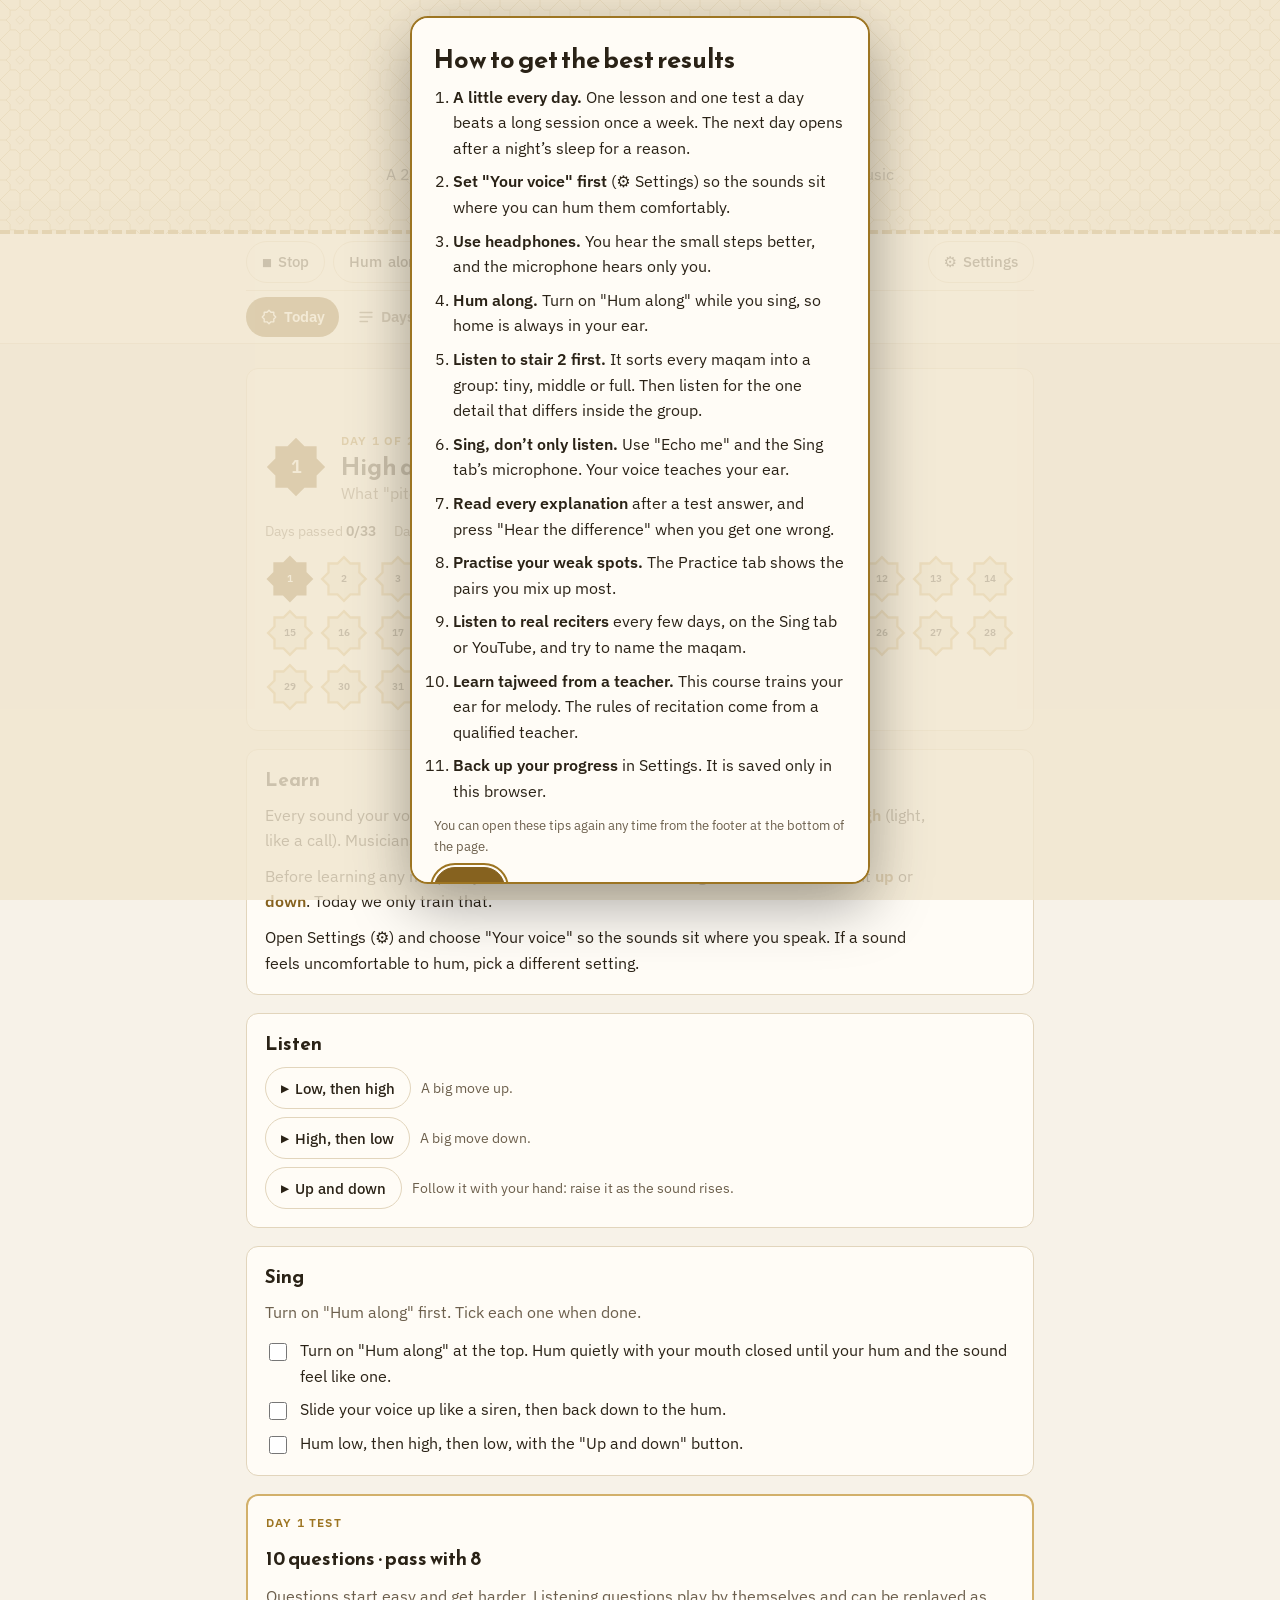
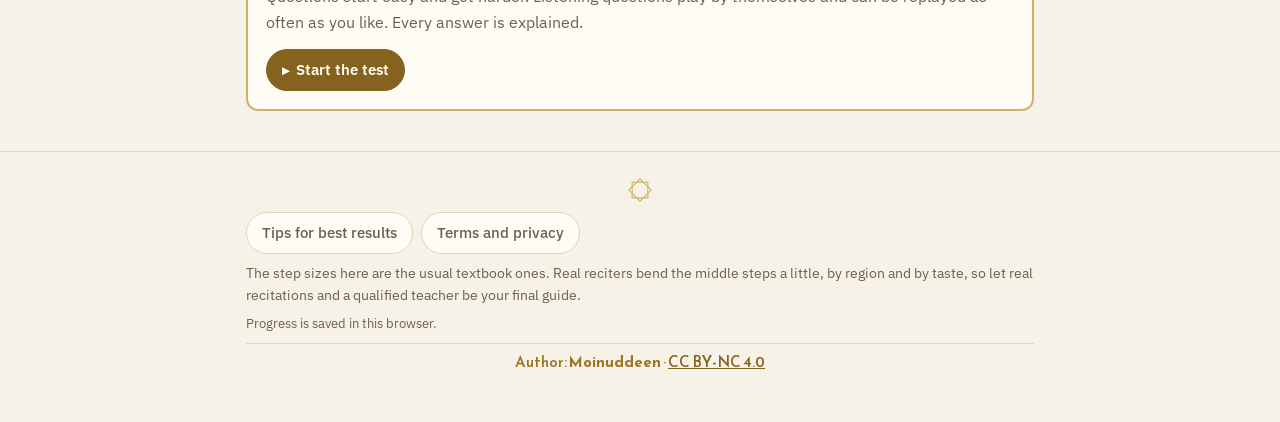
==== commit 389bb3d4: "License the course under CC BY-NC 4.0 Covers Moinuddeen's code, lesson text and computer-made sounds" ====
--- a/index.html
+++ b/index.html
@@ -376,7 +376,7 @@
     <div class="actions"><button class="btn" id="tipsbtn">Tips for best results</button><button class="btn" id="termsbtn">Terms and privacy</button></div>
     <p>The step sizes here are the usual textbook ones. Real reciters bend the middle steps a little, by region and by taste, so let real recitations and a qualified teacher be your final guide.</p>
     <p class="saved" id="saved">Progress is saved in this browser.</p>
-    <p class="author">Author: <b>Moinuddeen</b></p>
+    <p class="author">Author: <b>Moinuddeen</b> · <a href="https://creativecommons.org/licenses/by-nc/4.0/" target="_blank" rel="noopener noreferrer license">CC BY-NC 4.0</a></p>
   </div>
 </footer>
 
@@ -813,6 +813,7 @@
     g.addEventListener('click',play);g.addEventListener('keydown',e=>{if(e.key==='Enter'||e.key===' '){e.preventDefault();play();}});
     svg.append(g);treads.push(r);
   });
+  for(let i=stairSets.length-1;i>=0;i--)if(!stairSets[i].treads[0].isConnected)stairSets.splice(i,1);
   stairSets.push({k,treads});
   return h('div',{class:'stairs',style:`--mc:var(--${k})`},svg);
 }
@@ -929,7 +930,7 @@
   lesson.test.forEach(([type,p,n])=>{for(let i=0;i<n;i++){
     if(type==='two'){/* two-step naming: first the stair-2 group, then the maqam inside that group, on the same sound */
       const a=gen('pair',p);a.diff=difficulty(a,p);const grp=p.set.filter(x=>groupOf(x)===groupOf(a.k));
-      const b=makeWhich(a.k,grp,'finger',a.offset);b.prompt='Same sound. Which maqam in that group?';b.diff=a.diff+1e-6;qs.push(a,b);continue;}
+      qs.push(a);if(grp.length>1){const b=makeWhich(a.k,grp,'finger',a.offset);b.prompt='Same sound. Which maqam in that group?';b.diff=a.diff+1e-6;qs.push(b);}continue;}
     const q=gen(type,p);q.diff=difficulty(q,p);qs.push(q);}});
   const kn=dayNum?knowCount(dayNum):0;if(kn){const set=dayNum>LAST?ALL:introduced(dayNum);const used=new Set();for(let i=0;i<kn;i++)qs.push(genKnow(set,used));}
   return qs.sort((a,b)=>a.diff-b.diff);}
@@ -1133,6 +1134,7 @@
   return '';}
 function meterLoop(){
   SG.raf=0;if(!SG.an||(!SG.stream&&SG.mode==='mic')){SG.disp=null;drawMeter(performance.now());return;}
+  if(SG.mode==='clip'&&(!SG.cur||SG.cur.el.paused)&&SG.disp==null&&(SG.orbA||0)<.02){drawMeter(performance.now());return;}
   SG.an.getFloatTimeDomainData(SG.buf);const now=performance.now();
   if(now-(SG.lastDetect||0)<28){drawMeter(now);SG.raf=requestAnimationFrame(meterLoop);return;}SG.lastDetect=now;
   let f=-1;if(SG.mode!=='mic'||now>playingUntil+150)f=detectPitch(SG.buf,ctx.sampleRate);
@@ -1201,7 +1203,7 @@
 }
 function updateReadout(c){const r=$('#readout');if(!r)return;
   if(c==null){r.replaceChildren(h('span',{class:'muted'},SG.mode==='clip'?'Listening to the recording…':(SG.stream?'Sing or hum "aah"… (no clear pitch yet)':'Microphone is off.')));return;}
-  const {i,dev}=stairNear(c),on=Math.abs(dev)<=20,between=Math.abs(dev)>60,hint=hintFor(SG.k,i,dev);
+  const {i,dev}=stairNear(c),on=Math.abs(dev)<=20,between=Math.abs(dev)>60,hint=between?'':hintFor(SG.k,i,dev);
   r.replaceChildren(h('span',{class:'big '+(on?'ok':'off')},between?'Between stairs':`Stair ${i+1}`),
     ...[between?null:h('span',{class:on?'ok':'off'},on?'right on the stair':dev>0?`a little high (+${dev})`:`a little low (${dev})`),hint?h('span',{class:'warn'},hint):null].filter(Boolean));}
 async function startMic(){
@@ -1209,7 +1211,9 @@
   if(!navigator.mediaDevices||!navigator.mediaDevices.getUserMedia){setMicMsg('This browser cannot use the microphone on this page. Try opening the course in Chrome, Safari or Firefox over https.');return false;}
   try{try{if(navigator.audioSession)navigator.audioSession.type='play-and-record';}catch(e){}
     SG.stream=await navigator.mediaDevices.getUserMedia({audio:{echoCancellation:false,noiseSuppression:false,autoGainControl:false}});}
-  catch(e){setMicMsg(e&&e.name==='NotAllowedError'?'Microphone permission was refused. Allow it in your browser’s site settings, then try again.':'The microphone could not be started.');return false;}
+  catch(e){SG.stream=null;setMicMsg(e&&e.name==='NotAllowedError'?'Microphone permission was refused. Allow it in your browser’s site settings, then try again.':'The microphone could not be started.');return false;}
+  if(curView!=='sing'){SG.stream.getTracks().forEach(t=>t.stop());SG.stream=null;return false;}
+  const hb=$('#homebtn');if(hb)hb.hidden=true;
   disconnectMedia();SG.mode='mic';SG.micNode=ctx.createMediaStreamSource(SG.stream);SG.micNode.connect(analyser());SG.trace=[];SG.cols=null;
   if(!SG.raf)SG.raf=requestAnimationFrame(meterLoop);syncSingButtons();return true;}
 function stopMic(){
@@ -1251,7 +1255,7 @@
     if(await playP([[M[k].steps[idx],2,`Listen: stair ${idx+1}`,idx]],{onNote:hl(k)})==='cancel'||aborted||!SG.stream)break;
     setStatus(`Your turn: sing stair ${idx+1}`,'sing');
     const r=await new Promise(res=>{SG.wait={idx,k,start:performance.now(),hold:0,devs:[],res};});setStatus('');
-    if(aborted)break;SG.results.push(r);}
+    if(aborted||!SG.stream)break;SG.results.push(r);}
   stopHooks=stopHooks.filter(f=>f!==hook);paint(-1);btn.disabled=false;if(!SG.results.length)return;
   const hits=SG.results.filter(r=>r.ok).length;const per={};SG.results.forEach(r=>{if(r.dev!=null)(per[r.idx]=per[r.idx]||[]).push(r.dev);});
   let worst=null;Object.entries(per).forEach(([i,a])=>{const m=Math.round(a.reduce((x,y)=>x+y,0)/a.length);if(i>0&&Math.abs(m)>20&&(!worst||Math.abs(m)>Math.abs(worst.m)))worst={i:+i,m};});
@@ -1368,13 +1372,11 @@
     h('p',{class:'legend'},'Stored only in this browser on this device. They are not uploaded, and not included in the progress backup. Only add recordings you have permission to use.'));}
 /* ---- openly licensed real recordings on Wikimedia Commons (streamed, not copied) ---- */
 const REAL=[
- {t:'Al-Fatiha',who:'Saad Al-Ghamdi',lic:'CC0',f:'a/a9/Surah_Fathia_Saad_Al-Ghamdi.ogg',len:'0:41'},
  {t:'Al-Qadr',who:'Abdullah Al-Matroud',lic:'CC BY-SA 4.0',f:'2/2f/Surah_Qadr_-_Abdullah_Al_Matroud.wav',len:'0:40'},
  {t:'Al-Aʿla',who:'Abdulbari ath-Thubaity',lic:'CC BY-SA 4.0',f:'6/6e/Surah_Ala_-_Abdulbari_ath-Thubaity.wav',len:'1:08'},
  {t:'Ibrahim 35–41',who:'Muhammad Ayyub',lic:'CC BY 4.0',f:'0/0a/Shaykh_Muhammad_Ayyub_-_Surah_Ibrahim_35-41.wav',len:'2:17'},
  {t:'Al-Qadr, mujawwad (slow, melodic style)',who:'reciter not named on Commons',lic:'CC0',f:'6/60/Chapter_97%2C_Surah_Al-Qadr_%28Mujawwad%29_-_Recitation_of_the_Holy_Qur%27an.mp3',mp3:true,len:'1:09'},
  {t:'Maryam, mujawwad (full surah)',who:'Abdul Basit Abd us-Samad',lic:'CC BY-SA 4.0',f:'7/73/Qari_Abdul_Basit_-_19_%28Maryam%29.ogg',orig:true,len:'43:00'},
- {t:'Adhan',who:'Sabah Fakhri',lic:'Public domain',f:'2/27/Call_to_prayer_by_Sabah_Fakhry.mp3',mp3:true,len:'2:38'},
  {t:'Adhan',who:'Aaqib Azeez',lic:'CC BY-SA 4.0',f:'7/7d/The_Adhan_-_Muslim_Call_to_Prayer_-_Aaqib_Azeez.mp3',mp3:true,len:'1:27'},
  {t:'Adhan',who:'muezzin not named on Commons',lic:'CC0',f:'b/b0/Beautiful_adhan.ogg',len:'2:34'},
  {t:'Adhan recorded in Makkah, 1885 (oldest known recording)',who:'recorded by C. Snouck Hurgronje',lic:'Public domain',f:'4/41/Oldest_recording_of_the_Quran_1885.oga',len:'1:30'}];
@@ -1384,8 +1386,8 @@
   if(!r.mp3&&!r.orig)srcs.push(h('source',{src:`${COMMONS}transcoded/${r.f}/${name}.mp3`,type:'audio/mpeg'}));
   srcs.push(h('source',{src:COMMONS+r.f}));
   const el=h('audio',{controls:true,preload:'none',crossorigin:'anonymous'},...srcs);
-  el.addEventListener('play',()=>{const keep=pendingEnd;pendingEnd=null;stopAll();keep&&keep();document.querySelectorAll('audio:not([data-silent])').forEach(a=>{if(a!==el)a.pause();});audio();
-    if(!SG.mediaNodes.get(el)){/* connect on first play so a later "Show the notes" does not interrupt */try{const n=ctx.createMediaElementSource(el);n.connect(mix);SG.mediaNodes.set(el,n);}catch(e){}}});
+  el.addEventListener('play',()=>{stopAll();document.querySelectorAll('audio:not([data-silent])').forEach(a=>{if(a!==el)a.pause();});
+    if(SG.cur&&SG.cur.el===el&&!SG.raf)SG.raf=requestAnimationFrame(meterLoop);});
   return h('div',{class:'clip'},h('div',{class:'meta'},h('b',null,`${r.t} · ${r.who}`),h('small',null,`${r.len} · `,DEEDS[r.lic]?h('a',{href:DEEDS[r.lic],target:'_blank',rel:'noopener noreferrer license'},r.lic):r.lic,' · ',h('a',{href:'https://commons.wikimedia.org/wiki/File:'+decodeURIComponent(name),target:'_blank',rel:'noopener noreferrer'},'source on Wikimedia Commons ↗'))),
     el,h('button',{class:'btn small',onclick:()=>showNotes(el)},'Show the notes'));}
 
@@ -1446,7 +1448,7 @@
   h('p',null,'This is a free educational tool for learning to hear and sing the maqamat. It is offered "as is", without any warranty. It does not replace a qualified teacher of Quran recitation or tajweed. The step sizes are simplified textbook values, and the computer voice and guide melodies are teaching aids, not models of correct recitation.'),
   h('p',null,'Use it at your own risk and within your limits. Rest your voice if singing hurts, and keep the volume moderate, especially with headphones. To the extent the law allows, the authors are not liable for any loss arising from its use.'),
   h('h3',null,'Respect for the Quran'),
-  h('p',null,'The ayat are shown for learning and reflection. Please treat the text with respect. If you find a mistake in the Arabic, please report it so it can be corrected.'),
+  h('p',null,'The ayat are shown for learning and reflection. Please treat the text with respect. If you find a mistake in the Arabic, please ',h('a',{href:'https://github.com/furanite/maqaamaat-abyaat/issues',target:'_blank',rel:'noopener noreferrer'},'report it'),' so it can be corrected.'),
   h('h3',null,'Privacy'),
   h('ul',{style:'margin:0;padding-left:1.2em;display:grid;gap:4px'},
     h('li',null,'Progress, settings and your reference recordings are stored only in your browser on this device (local storage and IndexedDB). This page sends none of it to a server. Clearing your browser data deletes it.'),
@@ -1454,9 +1456,9 @@
     h('li',null,'The website host (for example GitHub Pages) receives the usual request logs, such as your IP address, when you open the page. Fonts are served from the same site, not from Google. When you press play on a real recording, it streams from Wikimedia Commons. Links to YouTube open YouTube. Those services receive your IP address and follow their own privacy policies.'),
     h('li',null,'If you open the course inside Claude, progress can also be saved to your Claude account so that it follows you.')),
   h('h3',null,'Recordings and licences'),
-  h('p',null,'The real recordings are streamed from Wikimedia Commons under the licences shown next to each one (CC0, public domain, CC BY 4.0 or CC BY-SA 4.0), with credit to the people named there. Licences are as stated by the uploaders on Commons. If you are a rights holder and believe a recording is listed in error, please get in touch and it will be removed.'),
+  h('p',null,'The real recordings are streamed from Wikimedia Commons under the licences shown next to each one (CC0, CC BY 4.0, CC BY-SA 4.0, or public domain for the 1885 recording), with credit to the people named there. Licences are as stated by the uploaders on Commons. If you are a rights holder and believe a recording is listed in error, ',h('a',{href:'https://github.com/furanite/maqaamaat-abyaat/issues',target:'_blank',rel:'noopener noreferrer'},'open an issue on the project page'),' and it will be removed.'),
   h('p',null,'Recordings you add yourself must be ones you have the right to use. They stay on your device.'),
-  h('p',null,'Fonts: Amiri, Reem Kufi and IBM Plex are used under the SIL Open Font License 1.1 (licence files are in the fonts folder). The course text, code and computer-made sounds belong to the course author, Moinuddeen.'),
+  h('p',null,'Fonts: Amiri, Reem Kufi and IBM Plex are used under the SIL Open Font License 1.1 (licence files are in the fonts folder). The course text, code and computer-made sounds are © 2026 Moinuddeen and licensed under ',h('a',{href:'https://creativecommons.org/licenses/by-nc/4.0/',target:'_blank',rel:'noopener noreferrer license'},'CC BY-NC 4.0'),': you may share and adapt them for non-commercial use, with credit. This does not cover the Quran text, the fonts or the recordings, which keep their own terms.'),
   h('p',{class:'legend'},'Last updated 20 November 2026.')],{wide:true});}
 function celebrate(st){const title=st.name.replace(/^.*?·\s*/,'');const sparks=h('div',{class:'sparks','aria-hidden':'true'});
   for(let i=0;i<22;i++)sparks.append(h('i',{style:`left:${Math.random()*100}%;animation-delay:${(Math.random()*1.2).toFixed(2)}s;transform:scale(${(.6+Math.random()*.9).toFixed(2)})`}));
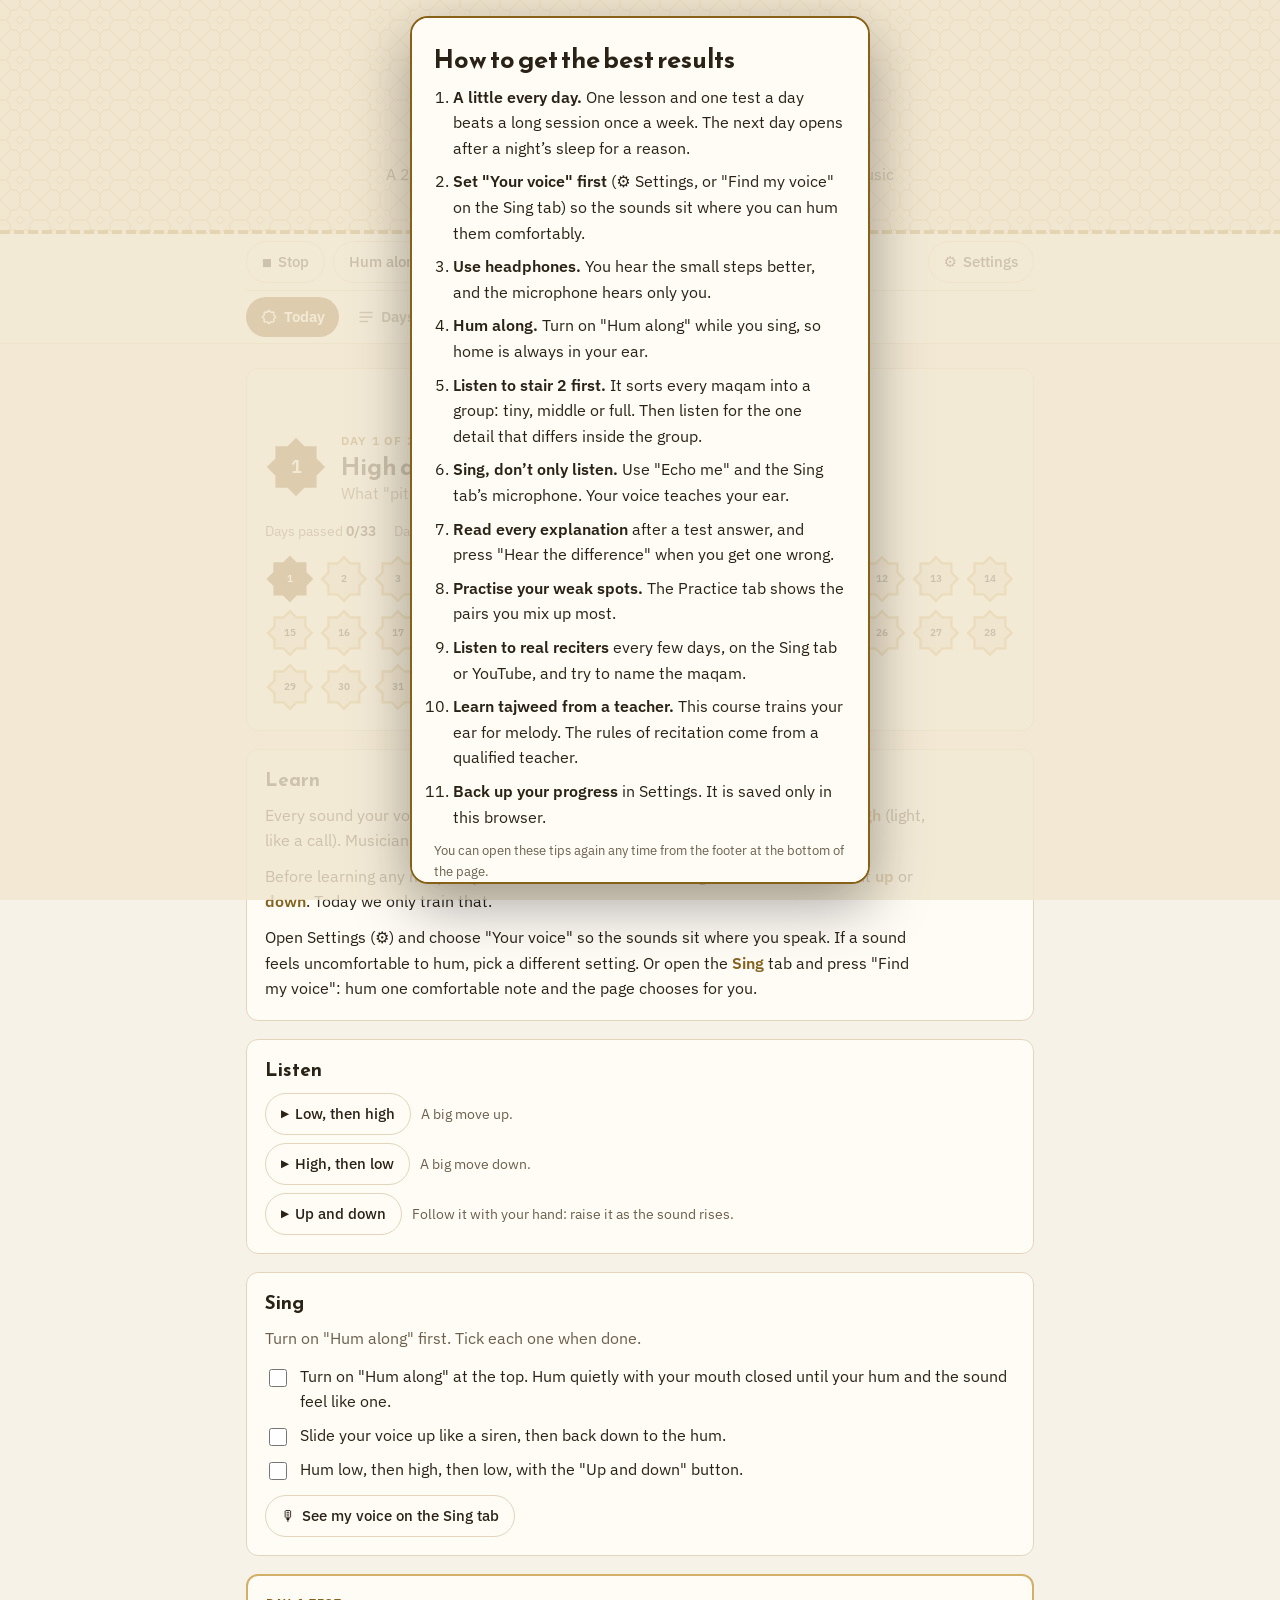
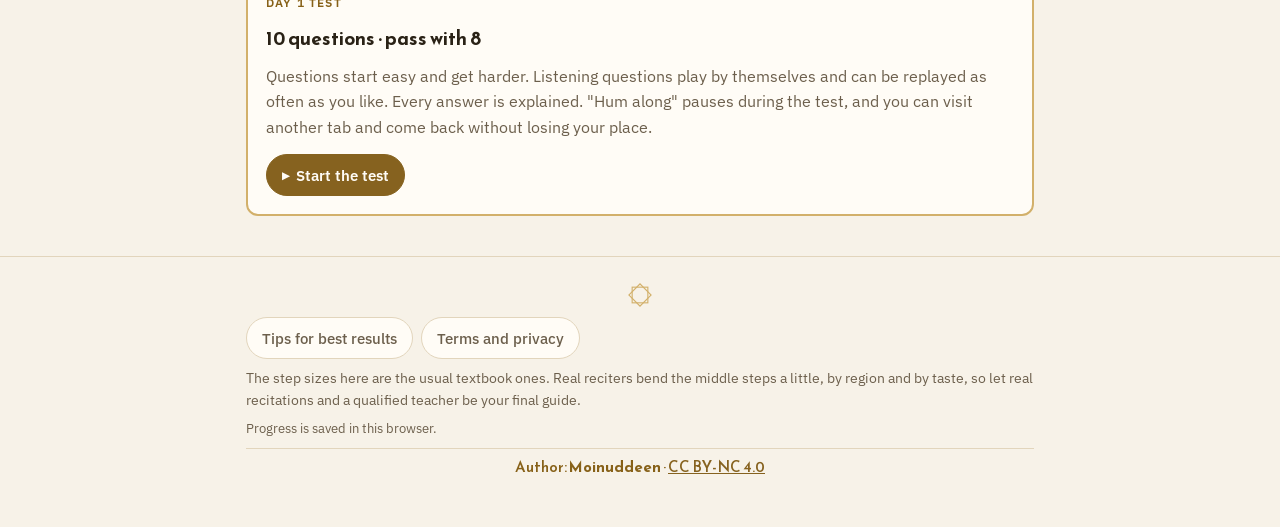
==== commit a8a093e6: "Fix review findings and improve the Sing tab Tests: Day 9 no longer plays Saba, knowledge questions " ====
--- a/index.html
+++ b/index.html
@@ -6,8 +6,21 @@
 <style>:root{color-scheme:light;padding-top:env(safe-area-inset-top,0px);padding-bottom:env(safe-area-inset-bottom,0px)}body{margin:0;font:14px/1.5 system-ui,-apple-system,"Segoe UI",sans-serif}img{max-width:100%}[hidden]{display:none!important}</style>
 <title>Hearing the Maqamat</title>
 <meta name="claude:viewport-fit-sides" content="cover">
-<meta name="theme-color" content="#0a3b30">
+<meta name="theme-color" id="themecolor" content="#0a3b30">
 <meta name="author" content="Moinuddeen">
+<meta name="description" content="A gentle course in the maqamat of Quran recitation for complete beginners: daily lessons, listening tests and a pitch meter.">
+<meta property="og:type" content="website">
+<meta property="og:site_name" content="Hearing the Maqamat">
+<meta property="og:title" content="Hearing the Maqamat · المقامات">
+<meta property="og:description" content="A gentle course in the maqamat of Quran recitation for complete beginners: daily lessons, listening tests and a pitch meter.">
+<meta property="og:url" content="https://furanite.github.io/maqaamaat-abyaat/">
+<meta property="og:image" content="https://furanite.github.io/maqaamaat-abyaat/og-image.jpg">
+<meta property="og:image:secure_url" content="https://furanite.github.io/maqaamaat-abyaat/og-image.jpg">
+<meta property="og:image:type" content="image/jpeg">
+<meta property="og:image:width" content="1200">
+<meta property="og:image:height" content="630">
+<meta property="og:image:alt" content="Hearing the Maqamat: eight coloured arches with the names of the maqamat in Arabic, on an emerald star pattern">
+<meta name="twitter:card" content="summary_large_image">
 <link rel="manifest" href="manifest.webmanifest">
 <link rel="icon" type="image/png" sizes="32x32" href="[data-uri]">
 <link rel="icon" type="image/svg+xml" href="data:image/svg+xml,%3Csvg%20xmlns%3D%22http%3A//www.w3.org/2000/svg%22%20viewBox%3D%220%200%2064%2064%22%3E%3Crect%20width%3D%2264%22%20height%3D%2264%22%20rx%3D%2214%22%20fill%3D%22%230b3a2f%22/%3E%3Cpolygon%20points%3D%2261.0%2C32.0%2052.5%2C40.5%2052.5%2C52.5%2040.5%2C52.5%2032.0%2C61.0%2023.5%2C52.5%2011.5%2C52.5%2011.5%2C40.5%203.0%2C32.0%2011.5%2C23.5%2011.5%2C11.5%2023.5%2C11.5%2032.0%2C3.0%2040.5%2C11.5%2052.5%2C11.5%2052.5%2C23.5%22%20fill%3D%22%23d8b45f%22/%3E%3Cpolygon%20points%3D%2252.5%2C32.0%2046.5%2C38.0%2046.5%2C46.5%2038.0%2C46.5%2032.0%2C52.5%2026.0%2C46.5%2017.5%2C46.5%2017.5%2C38.0%2011.5%2C32.0%2017.5%2C26.0%2017.5%2C17.5%2026.0%2C17.5%2032.0%2C11.5%2038.0%2C17.5%2046.5%2C17.5%2046.5%2C26.0%22%20fill%3D%22%230b3a2f%22/%3E%3Cpolygon%20points%3D%2244.9%2C37.4%2039.6%2C39.6%2037.4%2C44.9%2032.0%2C42.7%2026.6%2C44.9%2024.4%2C39.6%2019.1%2C37.4%2021.3%2C32.0%2019.1%2C26.6%2024.4%2C24.4%2026.6%2C19.1%2032.0%2C21.3%2037.4%2C19.1%2039.6%2C24.4%2044.9%2C26.6%2042.7%2C32.0%22%20fill%3D%22%23f3e6c4%22/%3E%3Ccircle%20cx%3D%2232%22%20cy%3D%2232%22%20r%3D%224.2%22%20fill%3D%22%23d8b45f%22/%3E%3C/svg%3E">
@@ -44,17 +57,17 @@
 /* three skins chosen by the viewer; they override the system light/dark tokens above */
 html:root[data-skin="milk"]{
   --bg:#f7f2e8; --surface:#fffcf6; --sunk:#efe6d4; --ink:#2a2216; --muted:#6c5f4c; --line:#e2d5bc;
-  --emerald:#86621f; --emerald-ink:#fffcf6; --gold:#9d7522; --gold-soft:#d2b06a; --lapis:#3c5a8c;
-  --band:#f1e6cf; --band-ink:#2a2216; --band-line:#ad8636; --tile-op:.55;
+  --emerald:#86621f; --emerald-ink:#fffcf6; --gold:#876118; --gold-soft:#d2b06a; --lapis:#3c5a8c;
+  --band:#f1e6cf; --band-ink:#2a2216; --band-line:#ad8636; --band-text:#735310; --tile-op:.55;
   --good:#2d7347; --bad:#a43f2e;
   --bayati:#94650f; --hijaz:#9a392b; --rast:#33548f; --saba:#68448c; --nahawand:#26766b; --kurd:#973d60; --ajam:#8a5a00; --sikah:#456b2c;
   color-scheme:light}
 html:root[data-skin="emerald"]{
   --bg:#f1f4f1; --surface:#ffffff; --sunk:#e5ece7; --ink:#0f251e; --muted:#4f665d; --line:#d0dcd4;
-  --emerald:#0c5a46; --emerald-ink:#ffffff; --gold:#9a6f1c; --gold-soft:#c9a24a; --lapis:#25438f;
+  --emerald:#0c5a46; --emerald-ink:#ffffff; --gold:#8c6414; --gold-soft:#c9a24a; --lapis:#25438f;
   --band:#0a3b30; --band-ink:#f3efe2; --band-line:#c9a24a; --tile-op:.38;
   --good:#167045; --bad:#a3322a;
-  --bayati:#a26d17; --hijaz:#a2352d; --rast:#2b4ea6; --saba:#693a96; --nahawand:#0f7c78; --kurd:#a23a66; --ajam:#8a5a00; --sikah:#3d6b2f;
+  --bayati:#8f5f10; --hijaz:#a2352d; --rast:#2b4ea6; --saba:#693a96; --nahawand:#0f7c78; --kurd:#a23a66; --ajam:#8a5a00; --sikah:#3d6b2f;
   color-scheme:light}
 html:root[data-skin="night"]{
   --bg:#0a0f1d; --surface:#111830; --sunk:#19223f; --ink:#efe9da; --muted:#a7acbf; --line:#263152;
@@ -86,9 +99,9 @@
 .band{position:relative;background:var(--band);color:var(--band-ink);overflow:hidden}
 .band svg.tile{position:absolute;inset:0;width:100%;height:100%;opacity:var(--tile-op,.38);color:var(--band-line)}
 .band .wrap{position:relative;padding-block:26px 22px;display:grid;gap:6px;text-align:center;justify-items:center}
-.basmala{font-family:var(--f-ar);font-size:1.35rem;color:var(--band-line);line-height:1.6}
+.basmala{font-family:var(--f-ar);font-size:1.35rem;color:var(--band-text,var(--band-line));line-height:1.6}
 .band h1{font-size:clamp(1.9rem,6vw,2.7rem)}
-.band h1 .ar{display:block;font-size:.62em;font-weight:700;color:var(--band-line);line-height:1.4}
+.band h1 .ar{display:block;font-size:.62em;font-weight:700;color:var(--band-text,var(--band-line));line-height:1.4}
 .band p{max-width:52ch;opacity:.88;font-size:.98rem}
 .band::after{content:"";position:absolute;left:0;right:0;bottom:0;height:4px;background:repeating-linear-gradient(90deg,var(--band-line) 0 10px,transparent 10px 14px)}
 
@@ -132,7 +145,7 @@
 .btn.primary{background:var(--emerald);color:var(--emerald-ink);border-color:var(--emerald);font-weight:600}
 .btn.gold{background:var(--gold);color:var(--surface);border-color:var(--gold);font-weight:600}
 .btn.rec{border-color:var(--bad);color:var(--bad)}
-.btn.rec[aria-pressed="true"]{background:var(--bad);color:#fff}
+.btn.rec[aria-pressed="true"]{background:var(--bad);color:var(--surface)}
 .btn:disabled{opacity:.5;cursor:default}
 .btn .ic{font-size:.72em}
 .btn.small{min-height:36px;padding:5px 12px;font-size:.85rem}
@@ -183,9 +196,10 @@
 .stairs .tread.fp{fill:color-mix(in srgb,var(--mc) 22%,var(--surface));stroke:var(--mc)}
 .stairs .tread.hit{fill:var(--mc)}
 .stairs g.st{cursor:pointer}
-.stairs text{font-family:var(--f-body);fill:var(--ink);font-size:11px}
+.stairs text{font-family:var(--f-body);fill:var(--ink);font-size:11px;pointer-events:none}
+.stairs .tread{transition:fill .2s ease}
 .stairs text.num{font-weight:700;font-size:12px}
-.stairs text.sz{fill:var(--muted);font-size:9.5px}
+.stairs text.sz{fill:var(--muted);font-size:10.5px}
 .stairs text.sz.mid{fill:var(--gold);font-weight:700}
 .stairs text.sz.jmp{fill:var(--hijaz);font-weight:700}
 .stairs text.home{fill:var(--emerald);font-weight:700;font-size:10px}
@@ -194,7 +208,8 @@
 
 /* test */
 .test{border:2px solid var(--gold-soft);background:var(--surface);border-radius:var(--r);padding:18px;display:grid;gap:14px}
-.test .qn{font-size:.82rem;color:var(--muted);font-variant-numeric:tabular-nums;display:flex;justify-content:space-between;gap:8px}
+.test .qn{font-size:.82rem;color:var(--muted);font-variant-numeric:tabular-nums;display:flex;justify-content:space-between;align-items:center;flex-wrap:wrap;gap:6px 12px}
+.test .qn .quit{margin-left:auto;border:0;background:none;color:var(--muted);text-decoration:underline;font-size:.82rem;padding:6px 2px;min-height:32px}
 .progress{height:6px;background:var(--sunk);border-radius:99px;overflow:hidden}
 .progress i{display:block;height:100%;background:var(--gold);transition:width .2s}
 .test .prompt{font-family:var(--f-display);font-size:1.25rem;line-height:1.35}
@@ -226,7 +241,7 @@
 .mcard{background:var(--surface);border:1px solid var(--line);border-radius:var(--r);padding:18px;display:grid;gap:12px;border-top:4px solid var(--mc)}
 .mhead{display:flex;gap:14px;align-items:center}
 .niche{width:64px;height:76px;flex:none;background:var(--mc);clip-path:path('M0 76V34C0 16 14 6 32 0C50 6 64 16 64 34V76Z');display:grid;place-items:end center;padding-bottom:10px}
-.niche span{font-family:var(--f-ar);font-weight:700;font-size:1.15rem;color:var(--surface);line-height:1}
+.niche span{font-family:var(--f-ar);font-weight:700;font-size:1.45rem;color:var(--surface);line-height:1}
 .mhead .feel{color:var(--muted);font-size:.93rem}
 dl.facts{display:grid;grid-template-columns:max-content minmax(0,1fr);gap:6px 14px;margin:0;font-size:.93rem}
 dl.facts dt{font-weight:600;color:var(--mc)}
@@ -258,7 +273,7 @@
 .guide-res{display:grid;gap:6px}
 .dots{display:flex;gap:6px;flex-wrap:wrap}
 .dot{width:30px;height:30px;border-radius:50%;display:grid;place-items:center;font-size:.8rem;font-weight:700;background:var(--sunk);color:var(--muted)}
-.dot.ok{background:var(--good);color:#fff} .dot.miss{background:var(--bad);color:#fff} .dot.now{outline:2px solid var(--gold)}
+.dot.ok{background:var(--good);color:var(--surface)} .dot.miss{background:var(--bad);color:var(--surface)} .dot.now{outline:2px solid var(--gold)}
 /* ayat */
 .ayah{display:grid;gap:6px;border:1px solid var(--line);border-radius:10px;padding:12px 14px;background:var(--bg)}
 .ayah .words{direction:rtl;display:flex;flex-wrap:wrap;gap:4px 10px;font-family:var(--f-ar);font-size:1.7rem;line-height:1.9}
@@ -300,6 +315,34 @@
 footer .wrap{display:grid;gap:8px}
 footer .author{font-family:var(--f-display);color:var(--gold);font-size:.95rem;text-align:center;padding-top:6px;border-top:1px solid var(--line)}
 @media (prefers-reduced-motion: reduce){.progress i{transition:none}}
+/* motion: views and questions ease in, buttons answer the finger, answers pulse or shake */
+@keyframes rise{from{opacity:0;transform:translateY(12px)}to{opacity:1;transform:none}}
+@keyframes fadein{from{opacity:0}to{opacity:1}}
+@keyframes pulse{0%{transform:scale(1)}45%{transform:scale(1.05)}100%{transform:scale(1)}}
+@keyframes shake{0%,100%{transform:translateX(0)}20%{transform:translateX(-6px)}50%{transform:translateX(5px)}80%{transform:translateX(-3px)}}
+.view.enter>*{animation:rise .5s cubic-bezier(.2,.8,.3,1) both}
+.view.enter>*:nth-child(2){animation-delay:.06s}.view.enter>*:nth-child(3){animation-delay:.12s}.view.enter>*:nth-child(4){animation-delay:.18s}.view.enter>*:nth-child(n+5){animation-delay:.24s}
+.test>*{animation:rise .38s cubic-bezier(.2,.8,.3,1) both}
+.test>*:nth-child(n+3){animation-delay:.05s}.test>*:nth-child(n+5){animation-delay:.1s}
+.fb>*{animation:rise .3s ease both}
+.btn,.toggle,.opt,.chip,.seg button,.lrow,.tabs a,.skin{transition:transform .14s ease,background-color .22s ease,border-color .22s ease,color .22s ease,box-shadow .22s ease,opacity .22s ease}
+.btn:active:not(:disabled),.toggle:active,.opt:active:not(:disabled),.chip:active,.seg button:active,.lrow:active:not([aria-disabled]),.skin:active{transform:scale(.96)}
+.opt.right{animation:pulse .5s ease}
+.opt.wrong{animation:shake .4s ease}
+.celebrate{animation:fadein .25s ease both}
+.celebrate .card{animation:rise .4s cubic-bezier(.2,.8,.3,1) both}
+.settings:not([hidden]){animation:fadein .2s ease both}
+.status{transition:color .2s ease}
+@media (prefers-reduced-motion: reduce){.view.enter>*,.test>*,.fb>*,.opt.right,.opt.wrong,.celebrate,.celebrate .card,.settings:not([hidden]){animation:none}
+  .btn,.toggle,.opt,.chip,.seg button,.lrow,.tabs a,.skin,.stairs .tread,.status{transition:none}.btn:active:not(:disabled),.toggle:active,.opt:active:not(:disabled),.chip:active,.seg button:active,.lrow:active:not([aria-disabled]),.skin:active{transform:none}}
+/* sing: chart of a recorded take, drill choices, best score */
+.takechart{border:1px solid var(--line);border-radius:10px;background:var(--bg);overflow:hidden}
+.takechart canvas{display:block;width:100%;height:220px}
+.takesum{font-size:.93rem}
+.chip .best{font-size:.72rem;color:var(--good);font-weight:700}
+.nudge{border-color:var(--gold-soft)}
+#testbox,.test{scroll-margin-top:128px}
+a.btn{text-decoration:none}
 </style>
 </head>
 <body>
@@ -321,8 +364,8 @@
 <div class="bar" role="region" aria-label="Sound controls">
   <div class="wrap">
     <div class="barrow">
-      <button class="btn" id="stop" title="Stop all sound (Esc)"><span class="ic" aria-hidden="true">■</span> Stop</button>
-      <button class="toggle" id="drone" aria-pressed="false" title="A steady home sound to sing against">Hum<span class="wide-only">along</span></button>
+      <button class="btn" id="stop" title="Stop all sound (Esc)" aria-label="Stop all sound"><span class="ic" aria-hidden="true">■</span><span class="wide-only">Stop</span></button>
+      <button class="toggle" id="drone" aria-pressed="false" title="A steady home sound to sing against">Hum along</button>
       <div class="status" id="status" aria-live="polite"></div>
       <button class="btn" id="setbtn" aria-expanded="false" aria-controls="settings"><span aria-hidden="true">⚙</span><span class="wide-only">Settings</span><span class="sr-only">Settings</span></button>
     </div>
@@ -460,7 +503,7 @@
 1:{t:'High and low',s:'What "pitch" means',
  learn:['Every sound your voice makes is somewhere between <b>low</b> (deep, like a sigh) and <b>high</b> (light, like a call). Musicians call this <b>pitch</b>. That is all a "note" is: one pitch held steady.',
  'Before learning any maqam, your ear needs one skill: hearing whether a sound went <b>up</b> or <b>down</b>. Today we only train that.',
- 'Open Settings (⚙) and choose "Your voice" so the sounds sit where you speak. If a sound feels uncomfortable to hum, pick a different setting.'],
+ 'Open Settings (⚙) and choose "Your voice" so the sounds sit where you speak. If a sound feels uncomfortable to hum, pick a different setting. Or open the <b>Sing</b> tab and press "Find my voice": hum one comfortable note and the page chooses for you.'],
  listen:[{label:'Low, then high',why:'A big move up.',seq:[[-500,1.6,'Low'],[400,1.6,'High']]},{label:'High, then low',why:'A big move down.',seq:[[400,1.6,'High'],[-500,1.6,'Low']]},{label:'Up and down',why:'Follow it with your hand: raise it as the sound rises.',seq:[[0,1],[300,1],[700,1],[300,1],[0,1.6]]}],
  sing:['Turn on "Hum along" at the top. Hum quietly with your mouth closed until your hum and the sound feel like one.','Slide your voice up like a siren, then back down to the hum.','Hum low, then high, then low, with the "Up and down" button.'],
  test:[['hl',{min:300,max:700},10]]},
@@ -475,7 +518,7 @@
  learn:['Maqamat differ by small amounts. So today we train your ear to notice when two sounds are <b>almost the same</b> but not quite.',
  'If you are unsure, hum the first sound in your head, then compare. It gets easier every day.'],
  listen:[{label:'Same',why:'Two identical sounds.',seq:[[0,1.4],[0,1.4]]},{label:'Slightly different',why:'The second is a tiny bit higher.',seq:[[0,1.4],[100,1.4]]},{label:'Clearly different',why:'A bigger move up.',seq:[[0,1.4],[300,1.4]]}],
- sing:['Hum home, then hum a tiny bit higher. Go back and forth five times.','Record yourself on your phone and listen back. Did you move or stay?'],
+ sing:['Hum home, then hum a tiny bit higher. Go back and forth five times.','Record yourself on the Sing tab ("Record my take") and listen back. Did you move or stay?'],
  test:[['sd',{diffs:[100,200,300]},5],['hl',{min:100,max:250},5]]},
 4:{t:'Tiny step and full step',s:'Two kinds of step',
  learn:['When the voice moves up from one stair to the next, the step can be different sizes. Today we learn two:',
@@ -486,10 +529,10 @@
  test:[['step',{sizes:[100,200]},8],['hl',{min:100,max:200},2]]},
 5:{t:'The middle step',s:'The secret of Arabic music',
  learn:['Here is what makes Arabic recitation special. Between the tiny step and the full step there is a <b>middle step</b>. Western music does not use it, so it may sound slightly "out of tune" to you at first. It is not. It is the colour of the maqamat.',
- 'Three of our six maqamat use the middle step right at the start. If you can hear it, you have learned half of this course.',
+ 'Two of our six maqamat, Bayati and Saba, begin with the middle step, and Rast has it one stair later. If you can hear it, you have learned half of this course.',
  'Do not worry if today’s test is hard. You will repeat this skill nearly every day.'],
  listen:[{label:'Tiny, middle, full',why:'All three steps from home, in order.',seq:[[0,1,'Home'],[100,1.4,'Tiny'],[0,1,'Home'],[150,1.4,'Middle'],[0,1,'Home'],[200,1.4,'Full']]},{label:'Middle step alone',why:'Sit with it. Let it become familiar.',seq:[[0,1.4,'Home'],[150,2.2,'Middle step']]},{label:'Tiny or middle?',why:'Tiny first, then middle. The middle step is a little wider and calmer.',seq:[[0,1,'Home'],[100,1.5,'Tiny'],[0,1,'Home'],[150,1.5,'Middle'],[0,1,'Home'],[100,1.5,'Tiny'],[0,1,'Home'],[150,1.5,'Middle']]}],
- sing:['Sing home, then a full step. Now come down from the full step just a little. That is the middle step.','Echo the "Middle step alone" button five times.','Record yourself and compare with the button.'],
+ sing:['Sing home, then a full step. Now come down from the full step just a little. That is the middle step.','Echo the "Middle step alone" button five times.','Record yourself on the Sing tab and compare with the button.'],
  test:[['step',{sizes:[100,200]},2],['step',{sizes:[100,150]},3],['step',{sizes:[100,150,200]},3],['sd',{diffs:[50,100]},2]]},
 6:{t:'Meet Bayati',k:'bayati',s:'Home, then a middle step',
  learn:['A maqam is a staircase of eight stairs. Stair 1 is home. The first four stairs are the maqam’s <b>fingerprint</b>: learn those and you can recognise it.',
@@ -516,9 +559,9 @@
  '<a href="https://www.youtube.com/results?search_query=maqam+bayati+quran+recitation" target="_blank" rel="noopener">Find Bayati recitations on YouTube ↗</a>'],
  listen:[{label:'Bayati phrase',m:'phrase',k:'bayati',why:'Compare with the real recitation.'}],
  sing:['Listen to one full recitation in Bayati.','Recite one short ayah you know in Bayati: start home, rise to stair 3, end home.'],
- test:[['home',{},3],['isb',{others:['rast','hijaz','kurd','saba'],clip:'phrase'},4],['step',{sizes:[100,150,200]},3]]},
+ test:[['home',{},3],['isb',{others:['rast','hijaz','kurd','nahawand'],clip:'phrase'},4],['step',{sizes:[100,150,200]},3]]},
 10:{t:'Review',s:'Everything so far',
- learn:['A review day. No new ideas. If any test so far felt shaky, go back to its lesson in "All 28 days" and repeat its listening buttons.'],
+ learn:['A review day. No new ideas. If any test so far felt shaky, go back to its lesson on the "Days" tab and repeat its listening buttons.'],
  listen:[{label:'Tiny, middle, full',why:'The three steps.',seq:[[0,1,'Home'],[100,1.4,'Tiny'],[0,1,'Home'],[150,1.4,'Middle'],[0,1,'Home'],[200,1.4,'Full']]},{label:'Bayati fingerprint',m:'finger',k:'bayati',why:''}],
  sing:['"Echo me" in Bayati twice.','Recite Al-Fatiha in Bayati with the hum on.'],
  test:[['step',{sizes:[100,150,200]},4],['isb',{others:['rast','hijaz','kurd'],clip:'finger'},3],['sd',{diffs:[50,100,150]},3]]},
@@ -526,7 +569,7 @@
  learn:['Hijaz begins with a <b>tiny step</b>, and then a <b>big jump</b>, bigger than a full step. That stretched gap is the sound many people call "Middle Eastern". Many adhans use it.',
  'Hijaz’s fingerprint is <b>tiny step, big jump, tiny step</b>.'],
  listen:[{label:'First four stairs',m:'finger',k:'hijaz',why:'Listen for the jump between stairs 2 and 3.'},{label:'Big jump vs no jump',why:'Hijaz first, then the same start without the jump.',seq:[[0,.9],[100,.9],[400,1.6,'Big jump'],[0,.9],[100,.9],[300,1.6,'No jump']]}],
- sing:['Sing stairs 1 and 2 close together.','Now stretch from stair 2 up to stair 3. Exaggerate it.','"Echo me" in Hijaz (button in "The maqamat").'],
+ sing:['Sing stairs 1 and 2 close together.','Now stretch from stair 2 up to stair 3. Exaggerate it.','"Echo me" in Hijaz (button on the "Maqamat" tab).'],
  test:[['jump',{},6],['step',{sizes:[100,150,200,300]},4]]},
 12:{t:'Bayati or Hijaz?',s:'Your first real comparison',
  learn:['Now the real skill. When a phrase starts, ask yourself: <b>is stair 2 tiny or middle?</b>',
@@ -628,7 +671,7 @@
  learn:['Bonus stage: two more maqamat that reciters use. <b>Ajam</b> starts with <b>two full steps</b>, then a tiny step. It is the brightest maqam, close to the Western "happy" scale.',
  'Ajam, Rast and Nahawand all start with a full step. Listen to <b>stair 3</b>: highest in Ajam (bright), in between in Rast, lowest in Nahawand (sad).'],
  listen:[{label:'Ajam fingerprint',m:'finger',k:'ajam',why:'Full, full, tiny.'},{label:'Three different stair 3s',why:'Ajam, then Rast, then Nahawand. Only stair 3 moves.',seq:[[0,.8],[200,.8],[400,1.5,'Ajam: bright'],[0,.8],[200,.8],[350,1.5,'Rast: in between'],[0,.8],[200,.8],[300,1.5,'Nahawand: sad']]},{label:'Ajam phrase',m:'phrase',k:'ajam',why:''}],
- sing:['"Echo me" in Ajam (button in "Maqamat").','Sing stairs 1, 2, 3 in Ajam, then in Rast, then in Nahawand. Feel only stair 3 change.'],
+ sing:['"Echo me" in Ajam (button on the "Maqamat" tab).','Sing stairs 1, 2, 3 in Ajam, then in Rast, then in Nahawand. Feel only stair 3 change.'],
  test:[['which',{set:['rast','nahawand','ajam'],clip:'finger'},7],['step',{sizes:[100,150,200]},3]]},
 30:{t:'Meet Sikah',k:'sikah',s:'A middle step, then a full step',
  learn:['<b>Sikah</b> starts with a <b>middle step</b> like Bayati, but then climbs a <b>full step</b>. Its home sound seems to float, and reciters love to rest on it.',
@@ -732,7 +775,7 @@
 }
 let timbre='voice';
 /* sung "aah": a buzzing source shaped by three vowel resonances, with a short glide from the previous note like a reciter */
-function singVoice(hz,t0,dur,prevHz,vol=0.75){
+function singVoice(hz,t0,dur,prevHz,vol=0.75,steady=false){
   const c=ctx,g=c.createGain();
   g.gain.setValueAtTime(0,t0);g.gain.linearRampToValueAtTime(vol*0.55,t0+0.05);g.gain.linearRampToValueAtTime(vol,t0+0.16);
   g.gain.setValueAtTime(vol,Math.max(t0+0.17,t0+dur-0.12));g.gain.linearRampToValueAtTime(0,t0+dur+0.06);
@@ -740,8 +783,8 @@
   for(const x of[o,o2]){if(prevHz&&Math.abs(prevHz-hz)>1){x.frequency.setValueAtTime(prevHz,t0);x.frequency.exponentialRampToValueAtTime(hz,t0+0.1);}else x.frequency.setValueAtTime(hz,t0);}
   /* vibrato that starts after the note settles, plus a slow drift so held notes feel alive */
   const lfo=c.createOscillator();lfo.frequency.value=5.4;const lg=c.createGain();
-  lg.gain.setValueAtTime(0,t0);lg.gain.setValueAtTime(0,t0+Math.min(0.3,dur*.4));lg.gain.linearRampToValueAtTime(hz*0.011,t0+Math.min(0.8,dur));
-  const drift=c.createOscillator();drift.frequency.value=0.6;const dg=c.createGain();dg.gain.value=hz*0.002;
+  lg.gain.setValueAtTime(0,t0);lg.gain.setValueAtTime(0,t0+Math.min(0.3,dur*.4));lg.gain.linearRampToValueAtTime(steady?0:hz*0.011,t0+Math.min(0.8,dur));
+  const drift=c.createOscillator();drift.frequency.value=0.6;const dg=c.createGain();dg.gain.value=steady?0:hz*0.002;
   lfo.connect(lg);drift.connect(dg);for(const x of[o,o2]){lg.connect(x.frequency);dg.connect(x.frequency);}
   const mixv=c.createGain(),m2=c.createGain();m2.gain.value=0.35;o2.connect(m2);
   const F=hz>200?[[800,1,90],[1200,.5,100],[2800,.18,140],[3500,.08,200]]:[[700,1,80],[1150,.5,90],[2600,.16,120],[3300,.07,180]];
@@ -752,21 +795,21 @@
 }
 function setStatus(t,mode){const s=$('#status');s.textContent=t;s.dataset.mode=mode||'';}
 /* stopAll(true) is a user stop (Stop button, Esc, changing view): it also ends guided drills and pauses real recordings */
-function stopAll(user){if(pendingEnd){const f=pendingEnd;pendingEnd=null;f();}for(const o of active){try{o.stop();}catch(e){}}active=[];timers.forEach(clearTimeout);timers=[];playingUntil=0;if(onClear){const f=onClear;onClear=null;f();}setStatus('');
+function stopAll(user){if(pendingEnd){const f=pendingEnd;pendingEnd=null;f();}for(const o of active){try{o.stop();}catch(e){}}active=[];timers.forEach(clearTimeout);timers=[];playingUntil=0;if(onClear){const f=onClear;onClear=null;f();}setStatus('');droneTune(0);
   if(user){document.querySelectorAll('audio:not([data-silent])').forEach(a=>{try{a.pause();}catch(e){}});const hs=stopHooks;stopHooks=[];hs.forEach(f=>{try{f();}catch(e){}});}}
 /* seq items: [cents, beats, label?, tag?] */
 function pauseMedia(){document.querySelectorAll('audio:not([data-silent])').forEach(a=>{try{a.pause();}catch(e){}});}
-function playSeq(seq,{onNote,onEnd,onCancel,echo=false,offset=0,label='Playing'}={}){
-  stopAll();pauseMedia();pendingEnd=onCancel||null;const c=audio();const lead=0.08;let t=c.currentTime+lead;const t0=t;let prev=null;
+function playSeq(seq,{onNote,onEnd,onCancel,echo=false,offset=0,label='Playing',steady=false}={}){
+  stopAll();pauseMedia();pendingEnd=onCancel||null;const c=audio();droneTune(offset);const lead=0.08;let t=c.currentTime+lead;const t0=t;let prev=null;
   const at=x=>Math.max(0,(x-t0+lead)*1000);
   seq.forEach(([cents,b,lab,tag],i)=>{
-    const d=b*BEAT,hz=tonic*Math.pow(2,(cents+offset)/1200);if(timbre==='voice'){singVoice(hz,t,d*(echo?0.94:0.99),echo?null:prev);}else voice(hz,t,d*0.94);prev=hz;
+    const d=b*BEAT,hz=tonic*Math.pow(2,(cents+offset)/1200);if(timbre==='voice'){singVoice(hz,t,d*(echo||steady?0.94:0.99),echo||steady?null:prev,0.75,steady);}else voice(hz,t,d*0.94);prev=hz;
     timers.push(setTimeout(()=>{onNote&&onNote(tag,i,'listen');setStatus(echo?'Listen…':(lab||label),'listen');},at(t)));
     t+=d;
     if(echo){const g=t;timers.push(setTimeout(()=>{onNote&&onNote(tag,i,'sing');setStatus('Your turn: sing it','sing');},at(g)));t+=d+0.2;}
   });
   playingUntil=performance.now()+at(t);
-  timers.push(setTimeout(()=>{pendingEnd=null;onNote&&onNote(null,-1);setStatus('');onClear=null;onEnd&&onEnd();},at(t)+60));
+  timers.push(setTimeout(()=>{pendingEnd=null;onNote&&onNote(null,-1);setStatus('');onClear=null;droneTune(0);onEnd&&onEnd();},at(t)+60));
 }
 /* recordings (your takes, a teacher's clips) play through the same output, without the room echo */
 const BUF=new WeakMap();
@@ -779,6 +822,8 @@
 /* resolves 'end' when the sequence finishes, 'cancel' if anything stops or replaces it */
 const playP=(seq,o={})=>new Promise(res=>playSeq(seq,Object.assign({},o,{onEnd:()=>res('end'),onCancel:()=>res('cancel')})));
 const pauseFor=ms=>new Promise(res=>{const t=setTimeout(()=>{pendingEnd=null;res('end');},ms);timers.push(t);pendingEnd=()=>res('cancel');});
+/* when a sound is played from a moved home (random-home lessons), the hum moves with it and returns afterwards */
+function droneTune(cents){if(!drone||!ctx||drone.off===cents)return;drone.off=cents;const k=Math.pow(2,cents/1200),now=ctx.currentTime;drone.oscs.forEach((o,i)=>o.frequency.setTargetAtTime(drone.f[i]*k,now,0.04));}
 function setDrone(on){
   $('#drone').setAttribute('aria-pressed',String(on));
   if(drone){const d=drone;drone=null;const now=ctx.currentTime;d.g.gain.cancelScheduledValues(now);d.g.gain.setValueAtTime(d.g.gain.value,now);d.g.gain.linearRampToValueAtTime(0,now+0.35);d.oscs.forEach(o=>o.stop(now+0.4));}
@@ -786,30 +831,39 @@
   const c=audio(),g=c.createGain(),lp=c.createBiquadFilter();lp.type='lowpass';lp.frequency.value=700;
   g.gain.setValueAtTime(0,c.currentTime);g.gain.linearRampToValueAtTime(0.11,c.currentTime+0.8);
   const oscs=[[tonic/2,'sawtooth',0.6],[tonic,'triangle',0.8],[tonic*1.5,'triangle',0.15]].map(([f,type,v])=>{const o=c.createOscillator();o.type=type;o.frequency.value=f;const og=c.createGain();og.gain.value=v;o.connect(og);og.connect(lp);o.start();return o;});
-  lp.connect(g);g.connect(out);drone={g,oscs};
+  lp.connect(g);g.connect(out);drone={g,oscs,f:[tonic/2,tonic,tonic*1.5],off:0};
 }
 const seqFinger=k=>{const s=M[k].steps;return [[s[0],1,null,0],[s[1],1,null,1],[s[2],1,null,2],[s[3],1.4,null,3],[s[2],.8,null,2],[s[1],.8,null,1],[s[0],1.6,null,0]];};
 const seqScale=k=>{const s=M[k].steps;return s.map((c,i)=>[c,i===7?1.4:.85,null,i]).concat(s.slice(0,7).reverse().map((c,j)=>[c,j===6?1.6:.85,null,6-j]));};
-const seqPhrase=k=>{const s=M[k].steps;return M[k].phrase.map(([d,b])=>[s[d],b,null,d]);};
+/* test tunes: every maqam is sung to the same pool of tunes, so only the step sizes tell them apart, never the rhythm or length.
+   Each tune starts at home and touches stairs 2, 3 and 4, where the maqamat differ. */
+const TUNES=[
+ [[0,1],[1,1],[2,1],[3,1.5],[2,.75],[1,1.5],[2,.75],[1,.75],[0,2]],
+ [[0,1],[1,1],[2,1.5],[3,1],[4,2],[3,1],[2,1.5],[1,1],[0,2]],
+ [[0,1.5],[1,1],[2,1.5],[1,.75],[0,1],[1,.75],[2,1],[3,1.5],[2,1],[1,1],[0,2]],
+ [[0,1],[1,.75],[0,.75],[1,1],[2,1.5],[3,1.5],[2,1],[1,1.5],[0,2]],
+ [[0,1.5],[1,1.5],[2,1],[3,2],[2,1],[1,1],[0,2]],
+ [[0,1],[1,1],[2,1],[3,1],[4,1.5],[3,.75],[2,.75],[3,1],[2,1],[1,1.5],[0,2]]];
+const seqPhrase=(k,tune)=>{const s=M[k].steps;return (tune||M[k].phrase).map(([d,b])=>[s[d],b,null,d]);};
 const seqEcho=k=>{const s=M[k].steps;return [0,1,2,3,4,3,2,1,0].map(d=>[s[d],1.6,null,d]);};
 const SEQ={finger:seqFinger,scale:seqScale,phrase:seqPhrase,echo:seqEcho};
 
 /* =================== STAIRS PICTURE =================== */
 const stairSets=[];
 function stairs(k){
-  const m=M[k],s=m.steps,W=340,H=170,sw=W/8,base=150,scale=120/1200;
+  const m=M[k],s=m.steps,W=340,H=176,sw=W/8,base=150,scale=120/1200;
   const ns='http://www.w3.org/2000/svg';
   const svg=document.createElementNS(ns,'svg');svg.setAttribute('viewBox',`-4 -6 ${W+8} ${H+14}`);svg.setAttribute('role','group');svg.setAttribute('aria-label',`Staircase of ${m.name}: ${fp(k)}`);
   const treads=[];
   s.forEach((c,i)=>{
     const y=base-c*scale,x=i*sw;
     const g=document.createElementNS(ns,'g');g.setAttribute('class','st');g.setAttribute('tabindex','0');g.setAttribute('role','button');g.setAttribute('aria-label',`Play stair ${i+1}`);
-    const r=document.createElementNS(ns,'rect');r.setAttribute('x',x+1);r.setAttribute('y',y);r.setAttribute('width',sw-2);r.setAttribute('height',base-y+14);r.setAttribute('rx',3);r.setAttribute('class','tread'+(i<4?' fp':''));
+    const r=document.createElementNS(ns,'rect');r.setAttribute('x',x+1);r.setAttribute('y',y);r.setAttribute('width',sw-2);r.setAttribute('height',base-y+34);r.setAttribute('rx',3);r.setAttribute('class','tread'+(i<4?' fp':''));
     const tn=document.createElementNS(ns,'text');tn.setAttribute('x',x+sw/2);tn.setAttribute('y',y+15);tn.setAttribute('text-anchor','middle');tn.setAttribute('class','num');tn.textContent=i+1;
     g.append(r,tn);
-    if(c===0||c===1200){const th=document.createElementNS(ns,'text');th.setAttribute('x',x+sw/2);th.setAttribute('y',Math.min(y+29,base+10));th.setAttribute('text-anchor','middle');th.setAttribute('class','home');th.textContent='home';g.append(th);}
+    if(c===0||c===1200){const th=document.createElementNS(ns,'text');th.setAttribute('x',x+sw/2);th.setAttribute('y',y+28);th.setAttribute('text-anchor','middle');th.setAttribute('class','home');th.textContent='home';g.append(th);}
     if(i>0){const d=c-s[i-1],w=sizeWord(d);const tz=document.createElementNS(ns,'text');tz.setAttribute('x',x+sw/2);tz.setAttribute('y',y-4);tz.setAttribute('text-anchor','middle');tz.setAttribute('class','sz'+(d===150?' mid':d>=250?' jmp':''));tz.textContent=w;svg.append(tz);}
-    const play=()=>playSeq([[c,2.2,`${m.name}: stair ${i+1}`,i]],{onNote:hl(k)});
+    const play=()=>playSeq([[c,2.2,`${m.name}: stair ${i+1}`,i]],{onNote:hl(k),steady:true});
     g.addEventListener('click',play);g.addEventListener('keydown',e=>{if(e.key==='Enter'||e.key===' '){e.preventDefault();play();}});
     svg.append(g);treads.push(r);
   });
@@ -821,21 +875,24 @@
 const legend=()=>h('p',{class:'legend',html:'Tap a stair to hear it. Coloured stairs are the fingerprint. Step sizes: tiny, <b class="mid">middle</b> (the Arabic step), full, <b class="jmp">big jump</b>.'});
 
 function listenButton(it){
-  const b=h('button',{class:'btn'},h('span',{class:'ic'},it.m==='echo'?'◉':'▶'),' '+it.label);
+  const b=h('button',{class:'btn'},h('span',{class:'ic'},it.m==='echo'?'◉':'▶'),' '+it.label);let presses=0;
   b.addEventListener('click',()=>{
     const ref=it.m==='phrase'&&useRef?pickClip(it.k):null;
     if(ref){playBlob(ref.blob,{label:`${M[it.k].name}: ${ref.label}`});return;}
-    if(it.seq)playSeq(it.seq.map(([c,bt,l])=>[c,bt,l]),{label:it.label});
-    else playSeq(SEQ[it.m](it.k),{label:`${M[it.k].name}`,onNote:hl(it.k),echo:it.m==='echo',offset:it.shift||0});
+    if(it.seq)playSeq(it.seq.map(([c,bt,l])=>[c,bt,l]),{label:it.label,steady:true});
+    else if(it.m==='phrase'){const n=presses++;playSeq(seqPhrase(it.k,n?TUNES[(n-1)%TUNES.length]:null),{label:`${M[it.k].name}`,onNote:hl(it.k),offset:it.shift||0});}
+    else playSeq(SEQ[it.m](it.k),{label:`${M[it.k].name}`,onNote:hl(it.k),echo:it.m==='echo',offset:it.shift||0,steady:it.m!=='scale'});
   });
   return b;
 }
 
 /* =================== PROGRESS =================== */
-let P={passed:{},tests:[],sing:{},lastPass:null,early:false,cx:[]};let justPassed=0;/* filled from storage once cleanProgress is defined, below */
+let P={passed:{},tests:[],sing:{},lastPass:null,early:false,cx:[],best:{}};let justPassed=0;/* filled from storage once cleanProgress is defined, below */
 let db=null,uid=null,saving=Promise.resolve();
+/* ask the browser to keep this site's data: without it, some browsers (Safari on iPhone above all) may clear it after a week away */
+function askPersist(){if(askPersist.done)return;askPersist.done=true;try{if(navigator.storage&&navigator.storage.persist)navigator.storage.persist().catch(()=>{});}catch(e){}}
 function save(){
-  LS.set('mq.progress',P);
+  LS.set('mq.progress',P);if(Object.keys(P.passed).length)askPersist();
   if(db&&uid){const snap=JSON.parse(JSON.stringify(P));snap.updated=new Date().toISOString();saving=saving.then(()=>db.doc('learners/'+uid).set(snap)).then(()=>{$('#saved').textContent='Progress is saved to your account.';}).catch(()=>{$('#saved').textContent='Could not save to your account just now. Progress is kept in this browser.';});}
 }
 function currentDay(){for(let d=1;d<=LAST;d++)if(!P.passed[d])return d;return LAST+1;}
@@ -866,7 +923,8 @@
     q.seq=path.map((d,i)=>[s[d],i===0||i===path.length-1?1.6:1]);q.explain=end?'It came back to the first sound and felt finished.':'It stopped somewhere else, so it felt unfinished.';q.compare=[[0,2,'Home sound']];}
   else if(type==='isb'){const yes=Math.random()<.5,k=yes?'bayati':rnd(p.others);
     q.prompt='Is this Bayati?';q.opts=[{id:'yes',label:'Yes, Bayati'},{id:'no',label:'No, something else'}];q.ans=yes?'yes':'no';q.k=k;
-    q.seq=(p.clip==='finger'?seqFinger:seqPhrase)(k).map(([c,b])=>[c,b]);if(p.clip==='phrase')q.ref=refFor(k,['bayati',...p.others]);q.explain=yes?'It was Bayati: stair 2 was a middle step.':`It was ${M[k].name}: stair 2 was a ${sizeWord(M[k].steps[1])} step, not middle.`;q.compare=[...seqFinger('bayati').map(([c,b])=>[c,b,'Bayati']),...(yes?[]:seqFinger(k).map(([c,b])=>[c,b,M[k].name]))];}
+    q.seq=(p.clip==='finger'?seqFinger(k):seqPhrase(k,rnd(TUNES))).map(([c,b])=>[c,b]);if(p.clip==='phrase'){q.ref=refFor(k,['bayati',...p.others]);q.tune=true;}
+    q.explain=yes?'It was Bayati: stair 2 was a middle step.':M[k].steps[1]===150?`It was ${M[k].name}. It starts with a middle step like Bayati, but ${k==='saba'?'stair 4 sinks instead of rising':'the next step is a full step, not a middle step'}.`:`It was ${M[k].name}: stair 2 was a ${sizeWord(M[k].steps[1])} step, not middle.`;q.compare=[...seqFinger('bayati').map(([c,b])=>[c,b,'Bayati']),...(yes?[]:seqFinger(k).map(([c,b])=>[c,b,M[k].name]))];}
   else if(type==='jump'){const yes=Math.random()<.5,third=yes?400:rnd([300,300,150]);
     q.prompt='Three stairs up. Was there a big jump?';q.opts=[{id:'yes',label:'Yes, a big jump'},{id:'no',label:'No jump'}];q.ans=yes?'yes':'no';
     q.seq=third===150?[[0,.9],[150,.9],[300,1.6]]:[[0,.9],[100,.9],[third,1.6]];q.explain=yes?'Yes: tiny step, then a big jump. That is Hijaz.':'No: the steps were ordinary.';q.compare=[[0,.8],[100,.8],[400,1.3,'Big jump (Hijaz)'],[0,.8],[100,.8],[300,1.3,'No jump (Kurd)']];}
@@ -882,15 +940,21 @@
 }
 function makeWhich(k,set,clip,offset){
   const q={type:'which',k,offset,prompt:clip==='finger'?'Which maqam? (first four stairs only)':'Which maqam is this?',
-    opts:set.map(x=>({id:x,label:M[x].name,ar:M[x].ar,k:x})),ans:k,seq:(clip==='finger'?seqFinger:seqPhrase)(k).map(([c,b])=>[c,b]),
+    opts:set.map(x=>({id:x,label:M[x].name,ar:M[x].ar,k:x})),ans:k,seq:(clip==='finger'?seqFinger(k):seqPhrase(k,rnd(TUNES))).map(([c,b])=>[c,b]),
     explain:`It was ${M[k].name}. Stair 2 was a ${sizeWord(groupOf(k))} step. Its fingerprint is ${fp(k)}.`};
-  if(clip==='phrase')q.ref=refFor(k,set);return q;}
+  if(clip==='phrase'){q.ref=refFor(k,set);q.tune=true;}return q;}
 /* knowledge questions: need = maqamat that must be introduced, not = leave out once these are known (the answer changes) */
 const KNOW=[
- {need:[],q:'What is the "home sound"?',o:['The sound a recitation keeps returning to and ends on','The highest sound in the recitation','Any loud sound'],a:0,x:'Home is where the voice rests, especially at the end of each ayah.'},
- {need:[],q:'Which step size is special to Arabic music and missing from Western music?',o:['The middle step','The tiny step','The full step'],a:0,x:'The middle step sits between tiny and full. It gives maqamat their colour.'},
- {need:[],q:'Which part of a maqam is its "fingerprint"?',o:['The first four stairs','The last stair','The loudest stair'],a:0,x:'The first four stairs, and especially stair 2, identify the maqam.'},
- {need:[],q:'A tiny step sounds…',o:['Very close, almost the same sound','Clearly higher and open','Like a big leap'],a:0,x:'A tiny step is so small it feels squeezed.'},
+ {need:[],from:1,q:'What does "pitch" mean?',o:['How high or low a sound is','How loud a sound is','How long a sound lasts'],a:0,x:'Pitch is how high or low a sound is.'},
+ {need:[],from:1,q:'What is a "note"?',o:['One pitch held steady','Any loud sound','A fast tune'],a:0,x:'A note is simply one pitch held steady.'},
+ {need:[],from:2,q:'What is the "home sound"?',o:['The sound a recitation keeps returning to and ends on','The highest sound in the recitation','Any loud sound'],a:0,x:'Home is where the voice rests, especially at the end of each ayah.'},
+ {need:[],from:2,q:'A tune that stops away from home feels…',o:['Unfinished, as if waiting','Finished and settled','Louder than before'],a:0,x:'Only landing on home feels finished, like a full stop.'},
+ {need:[],from:3,q:'The maqamat differ from each other by…',o:['Small changes in a few steps','How loud they are','How fast they are'],a:0,x:'Maqamat differ by small amounts, so the ear has to notice small changes.'},
+ {need:[],from:4,q:'A tiny step sounds…',o:['Very close, almost the same sound','Clearly higher and open','Like a big leap'],a:0,x:'A tiny step is so small it feels squeezed.'},
+ {need:[],from:4,q:'A full step sounds…',o:['Clearly higher, open and relaxed','Almost the same sound','Like a big leap'],a:0,x:'A full step is clearly higher and feels open.'},
+ {need:[],from:5,q:'Which step size is special to Arabic music and missing from Western music?',o:['The middle step','The tiny step','The full step'],a:0,x:'The middle step sits between tiny and full. It gives maqamat their colour.'},
+ {need:[],from:5,q:'How big is the middle step?',o:['Wider than a tiny step, narrower than a full step','Wider than a full step','The same as a tiny step'],a:0,x:'The middle step sits between the tiny step and the full step.'},
+ {need:[],from:6,q:'Which part of a maqam is its "fingerprint"?',o:['The first four stairs','The last stair','The loudest stair'],a:0,x:'The first four stairs, and especially stair 2, identify the maqam.'},
  {need:['bayati'],q:'What is Bayati’s fingerprint?',o:['Middle, middle, full','Full, middle, middle','Tiny, big jump, tiny'],a:0,x:'Bayati: middle step, middle step, full step.'},
  {need:['bayati'],q:'Which maqam do many reciters begin and end in?',o:['Bayati','Saba','Kurd'],a:0,x:'Bayati is the home maqam of recitation.'},
  {need:['bayati'],q:'What is the most common beginner mistake in Bayati?',o:['Singing stair 2 too high','Singing stair 2 too low','Singing too slowly'],a:0,x:'Stair 2 is a middle step. Beginners often sing it as a full step.'},
@@ -919,7 +983,7 @@
  {need:['kurd'],q:'A maqam keeps its identity when the home sound is higher or lower. Why?',o:['A maqam is the shape of its steps, not their height','Only one home sound is allowed','Higher sounds change the maqam'],a:0,x:'The pattern of step sizes defines the maqam.'}
 ];
 function introduced(d){if(d<6)return[];if(d<11)return['bayati'];if(d<16)return B;if(d<20)return B3;if(d<24)return B4;if(d<25)return B5;if(d<29)return ORDER;if(d<30)return[...ORDER,'ajam'];return ALL;}
-function genKnow(set,used){const pool=KNOW.filter(k=>k.need.every(n=>set.includes(n))&&!(k.not||[]).some(n=>set.includes(n))&&!used.has(k));
+function genKnow(set,used,day){const pool=KNOW.filter(k=>(k.from||0)<=day&&k.need.every(n=>set.includes(n))&&!(k.not||[]).some(n=>set.includes(n))&&!used.has(k));if(!pool.length)return null;
   const fresh=pool.filter(k=>k.need.some(n=>n===set[set.length-1]));const it=rnd(fresh.length&&Math.random()<.6?fresh:pool);used.add(it);
   const order=shuffle(it.o.map((t,i)=>i));return {type:'know',diff:1+it.need.length*.3,prompt:it.q,opts:order.map(i=>({id:String(i),label:it.o[i]})),ans:String(it.a),explain:it.x,seq:null};}
 function difficulty(q,p){const base={hl:1,know:1.5,sd:2,home:2,step:3,isb:3,jump:3,pair:3.5,sink:4,which:4}[q.type]||3;let d=base;
@@ -932,7 +996,7 @@
       const a=gen('pair',p);a.diff=difficulty(a,p);const grp=p.set.filter(x=>groupOf(x)===groupOf(a.k));
       qs.push(a);if(grp.length>1){const b=makeWhich(a.k,grp,'finger',a.offset);b.prompt='Same sound. Which maqam in that group?';b.diff=a.diff+1e-6;qs.push(b);}continue;}
     const q=gen(type,p);q.diff=difficulty(q,p);qs.push(q);}});
-  const kn=dayNum?knowCount(dayNum):0;if(kn){const set=dayNum>LAST?ALL:introduced(dayNum);const used=new Set();for(let i=0;i<kn;i++)qs.push(genKnow(set,used));}
+  const kn=dayNum?knowCount(dayNum):0;if(kn){const set=dayNum>LAST?ALL:introduced(dayNum);const used=new Set();for(let i=0;i<kn;i++){const kq=genKnow(set,used,dayNum);if(kq)qs.push(kq);}}
   return qs.sort((a,b)=>a.diff-b.diff);}
 function testSize(lesson,d){return lesson.test.reduce((a,x)=>a+x[2]*(x[0]==='two'?2:1),0)+knowCount(d);}
 
@@ -943,14 +1007,23 @@
   if(q.type==='sink')return {d,a:q.ans==='sink'?'saba':'bayati',p:q.ans==='sink'?'bayati':'saba'};
   if(q.type==='jump'&&q.ans==='yes')return {d,a:'hijaz',p:'kurd'};
   return null;}
-function runTest(container,lesson,{onDone,dayNum,practice=false,weakMode=false}={}){
+/* a test in progress survives a visit to another tab: the router leaves its view alone while LIVE points at it */
+let LIVE=null;
+function runTest(container,lesson,opts={}){
+  const {onDone,back,retry,dayNum,practice=false}=opts;
   const qs=buildTest(lesson,dayNum),total=qs.length,need=Math.ceil(total*0.8);let i=0,right=0;const misses={};
+  const view=curView,hadDrone=!!drone;if(hadDrone)setDrone(false);/* the hum would give away "home" questions and clash with moved homes */
+  const droneBack=()=>{if(hadDrone&&!drone)setDrone(true);};
+  const leave=()=>{stopAll();LIVE=null;droneBack();const f=back||onDone||VIEWS[curView];if(f)f();};
   function show(){
+    LIVE={view,el:container};
     const q=qs[i];let answered=false;
     const bar=h('div',{class:'progress'},h('i',{style:`width:${i/total*100}%`}));
     const fb=h('div',{class:'fb','aria-live':'polite'});
     const ref=q.ref?clipById(q.ref):null;
-    const play=()=>{if(ref)playBlob(ref.blob,{label:'Listen…'});else if(q.seq)playSeq(q.seq,{offset:q.offset||0,label:'Listen…'});};
+    const play=()=>{if(ref)playBlob(ref.blob,{label:'Listen…'});else if(q.seq)playSeq(q.seq,{offset:q.offset||0,label:'Listen…',steady:!q.tune});};
+    const quit=h('button',{class:'quit'},'Leave test');let armed=false;
+    quit.addEventListener('click',()=>{if(!armed){armed=true;quit.textContent=practice?'Tap again to leave':'Tap again to leave (answers are not saved)';setTimeout(()=>{armed=false;quit.textContent='Leave test';},3500);return;}leave();});
     const next=h('button',{class:'btn primary',hidden:true},i+1<total?'Next question':'See my result');
     next.addEventListener('click',()=>{i++;i<total?show():finish();});
     const opts=h('div',{class:'opts'},q.opts.map(o=>{const b=h('button',{class:'opt','data-id':o.id,style:o.k?`--mc:var(--${o.k})`:null},o.ar?h('span',{class:'ar',lang:'ar',dir:'rtl'},o.ar):null,h('span',null,o.label));
@@ -958,12 +1031,12 @@
         opts.querySelectorAll('.opt').forEach(x=>{x.disabled=true;if(x.dataset.id===q.ans)x.classList.add('right');else if(x===b)x.classList.add('wrong');});
         fb.replaceChildren(h('p',null,h('strong',{class:ok?'ok':'no'},ok?'Correct. ':'Not quite. '),q.explain));
         const acts=h('div',{class:'actions'},q.seq?h('button',{class:'btn',onclick:play},h('span',{class:'ic'},'↻'),' Hear it again'):null);
-        if(q.type==='which'&&!ok){acts.append(h('button',{class:'btn',onclick:()=>playSeq([...seqFinger(q.ans).map(([c,b])=>[c,b,M[q.ans].name]),...seqFinger(o.id).map(([c,b])=>[c,b,M[o.id].name])],{offset:q.offset||0})},h('span',{class:'ic'},'▶'),` Compare ${M[q.ans].name} and ${M[o.id].name}`));}
-        else if(q.compare&&!ok){acts.append(h('button',{class:'btn',onclick:()=>playSeq(q.compare,{offset:q.offset||0})},h('span',{class:'ic'},'▶'),' Hear the difference'));}
+        if(q.type==='which'&&!ok){acts.append(h('button',{class:'btn',onclick:()=>playSeq([...seqFinger(q.ans).map(([c,b])=>[c,b,M[q.ans].name]),...seqFinger(o.id).map(([c,b])=>[c,b,M[o.id].name])],{offset:q.offset||0,steady:true})},h('span',{class:'ic'},'▶'),` Compare ${M[q.ans].name} and ${M[o.id].name}`));}
+        else if(q.compare&&!ok){acts.append(h('button',{class:'btn',onclick:()=>playSeq(q.compare,{offset:q.offset||0,steady:true})},h('span',{class:'ic'},'▶'),' Hear the difference'));}
         fb.append(acts);next.hidden=false;next.focus();});
       return b;}));
     container.replaceChildren(h('div',{class:'test'},
-      h('div',{class:'qn'},h('span',null,`Question ${i+1} of ${total}`),h('span',null,`${right} right so far`)),bar,
+      h('div',{class:'qn'},h('span',null,`Question ${i+1} of ${total}`),h('span',null,`${right} right so far`),quit),bar,
       h('p',{class:'prompt',tabindex:'-1'},q.prompt),
       q.seq?h('div',{class:'actions'},h('button',{class:'btn gold',onclick:play},h('span',{class:'ic'},'▶'),' Play')):h('p',{class:'eyebrow'},'Knowledge question'),
       opts,fb,h('div',{class:'actions'},next)));
@@ -971,7 +1044,7 @@
     if(q.seq||ref)timers.push(setTimeout(play,250));
   }
   function finish(){
-    stopAll();const pass=right>=need;let stageDone=null;
+    stopAll();LIVE=null;droneBack();const pass=right>=need;let stageDone=null;
     if(practice)save();
     if(!practice){
       P.tests.push({date:today(),day:dayNum,score:right,total,misses});if(P.tests.length>120)P.tests=P.tests.slice(-120);
@@ -980,12 +1053,17 @@
       save();
     }
     const worst=Object.entries(misses).sort((a,b)=>b[1]-a[1]).slice(0,2);
+    /* after a failed day test: a short drill made only of the kinds of question that were missed */
+    const drill=!pass&&!practice?lesson.test.filter(([t])=>misses[t]).map(([t,p])=>[t,p,t==='two'?2:4]):[];
     const box=h('div',{class:'test'},h('div',{class:'result'},
       starBadge(pass?'✓':'·',pass?'done':''),
       h('h3',{class:'big',tabindex:'-1'},`${right} / ${total}`,h('span',{class:'sr-only'},` correct. ${pass?'Passed.':'Not passed yet.'}`)),
-      h('p',null,practice?(pass?'Strong result.':'Keep practising.'):dayNum>LAST?(pass?'Well done. Your ear is holding steady.':'A harder day. Take the review again tomorrow.'):pass?(dayNum===CORE?'You passed the final test. Alhamdulillah, the six-maqam course is complete. A short bonus stage with Ajam and Sikah opens tomorrow.':dayNum===LAST?'You passed the eight-maqam test. Alhamdulillah. From now on you get a daily review test that focuses on your weak spots.':`Passed. Day ${dayNum+1} opens tomorrow.`):`You need ${need} to pass. Repeat the listening buttons above, then try again. New questions each time.`),
+      h('p',null,practice?(pass?'Strong result.':'Keep practising.'):dayNum>LAST?(pass?'Well done. Your ear is holding steady.':'A harder day. Take the review again tomorrow.'):pass?(dayNum===CORE?'You passed the final test. Alhamdulillah, the six-maqam course is complete. A short bonus stage with Ajam and Sikah opens tomorrow.':dayNum===LAST?'You passed the eight-maqam test. Alhamdulillah. From now on you get a daily review test that focuses on your weak spots.':`Passed. ${dayName(dayNum+1)} opens tomorrow.`):`You need ${need} to pass. Practise what you missed, or repeat the listening buttons above, then try again. New questions each time.`),
       worst.length?h('ul',null,worst.map(([t])=>h('li',null,TYPE_ADVICE[t]))):null,
-      h('div',{class:'actions'},h('button',{class:'btn',onclick:()=>runTest(container,lesson,{onDone,dayNum,practice:practice||pass})},pass?'Extra practice (not scored)':'Try again'),onDone?h('button',{class:'btn primary',onclick:onDone},'Back to today'):null)));
+      h('div',{class:'actions'},
+        drill.length?h('button',{class:'btn primary',onclick:()=>runTest(container,{test:drill},{onDone,back,practice:true,dayNum:0,retry:()=>runTest(container,lesson,opts)})},h('span',{class:'ic'},'▶'),' Practise what I missed'):null,
+        retry?h('button',{class:'btn primary',onclick:retry},'Retake the test'):null,
+        h('button',{class:'btn',onclick:()=>runTest(container,lesson,Object.assign({},opts,{practice:practice||pass}))},pass?'Extra practice (not scored)':retry?'More of this practice':'Try again'),onDone?h('button',{class:'btn'+(drill.length||retry?'':' primary'),onclick:onDone},'Back to today'):null)));
     container.replaceChildren(box);box.querySelector('.big').focus();
     if(stageDone)celebrate(stageDone);
   }
@@ -1002,9 +1080,11 @@
     h('a',{href:'https://www.youtube.com/results?search_query='+encodeURIComponent('maqam '+M[lesson.k].name+' quran recitation'),target:'_blank',rel:'noopener noreferrer'},`Hear ${M[lesson.k].name} sung by reciters on YouTube ↗`)));
   if(lesson.listen.length)frag.push(h('div',{class:'panel'},h('h3',null,'Listen'),h('div',{class:'listen'},lesson.listen.map(it=>h('div',{class:'row'},listenButton(it),it.why?h('span',{class:'why'},it.why):null)))));
   if(lesson.sing.length){const done=P.sing[d]||[];frag.push(h('div',{class:'panel'},h('h3',null,'Sing'),h('p',{class:'muted'},'Turn on "Hum along" first. Tick each one when done.'),
-    h('ol',{class:'sing'},lesson.sing.map((s,i)=>{const id=`s${d}-${i}`;const cb=h('input',{type:'checkbox',id});cb.checked=!!done[i];cb.addEventListener('change',()=>{P.sing[d]=Array.isArray(P.sing[d])?P.sing[d]:[];P.sing[d][i]=cb.checked;save();});return h('li',null,h('label',{for:id},cb,h('span',null,s)));}))));}
+    h('ol',{class:'sing'},lesson.sing.map((s,i)=>{const id=`s${d}-${i}`;const cb=h('input',{type:'checkbox',id});cb.checked=!!done[i];cb.addEventListener('change',()=>{P.sing[d]=Array.isArray(P.sing[d])?P.sing[d]:[];P.sing[d][i]=cb.checked;save();});return h('li',null,h('label',{for:id},cb,h('span',null,s)));})),
+    lesson.k?null:h('div',{class:'actions'},h('button',{class:'btn',onclick:()=>{location.hash='sing';}},h('span',{'aria-hidden':'true'},'🎙'),' See my voice on the Sing tab'))));}
   return frag;
 }
+const dayName=d=>d<=CORE?`Day ${d}`:`Bonus day ${d-CORE}`;
 function dayLabel(d){return d<=CORE?`Day ${d} of ${CORE}`:d<=LAST?`Bonus day ${d-CORE} of ${LAST-CORE}`:'Course complete';}
 function renderToday(){
   const v=$('#v-today');const d=currentDay(),lesson=lessonFor(d),locked=lockedToday();
@@ -1016,16 +1096,20 @@
   head.append(h('div',{class:'dayhead'},starBadge(d>LAST?'✓':d,'now'),h('div',null,h('span',{class:'eyebrow'},dayLabel(d)),h('h2',null,locked?'Done for today':lesson.t),h('p',{class:'muted'},locked?`Tomorrow: ${dayLabel(d)} · ${lesson.t}`:lesson.s))),
     h('div',{class:'stats'},h('span',null,'Days passed ',h('b',null,`${passedN}/${LAST}`)),h('span',null,'Daily streak ',h('b',null,String(streak()))),h('span',null,'Tests today ',h('b',null,String(tToday.length)))),strip);
   const parts=[head];
+  const bk=LS.get('mq.bk',null),later=LS.get('mq.bkLater',null),since=x=>typeof x==='string'&&/^\d{4}-\d{2}-\d{2}$/.test(x)?dayDiff(x,today()):999;
+  if(!uid&&passedN>=3&&since(bk)>=14&&since(later)>=5)parts.push(h('div',{class:'panel nudge'},h('h3',null,'Keep your progress safe'),
+    h('p',null,`You have passed ${passedN} days. Progress lives only in this browser, and a browser can clear it, for example after a week without a visit on an iPhone. A backup takes ten seconds.`),
+    h('div',{class:'actions'},h('button',{class:'btn primary',onclick:()=>{openSettings(true);const b=$('#backup');if(b)b.scrollIntoView({behavior:'smooth',block:'center'});}},'Back up now'),h('button',{class:'btn',onclick:()=>{LS.set('mq.bkLater',today());renderToday();}},'Remind me later'))));
   if(locked){
     const last=P.passed[d-1];
-    parts.push(h('div',{class:'panel'},h('h3',null,'Well done'),h('p',null,`You passed Day ${d-1}${last?` with ${last.score} out of ${last.total}`:''}. Learning sticks best with sleep in between, so the next day opens tomorrow.`),
-      h('div',{class:'actions'},h('button',{class:'btn',onclick:()=>{location.hash='practice';}},'Free practice'),h('button',{class:'btn',onclick:()=>{location.hash='sing';}},'Sing practice'),h('button',{class:'btn',onclick:()=>{P.early=true;save();renderToday();}},`Start Day ${d} now anyway`))));
+    parts.push(h('div',{class:'panel'},h('h3',null,'Well done'),h('p',null,`You passed ${dayName(d-1)}${last?` with ${last.score} out of ${last.total}`:''}. Learning sticks best with sleep in between, so the next day opens tomorrow.`),
+      h('div',{class:'actions'},h('button',{class:'btn',onclick:()=>{location.hash='practice';}},'Free practice'),h('button',{class:'btn',onclick:()=>{location.hash='sing';}},'Sing practice'),h('button',{class:'btn',onclick:()=>{P.early=true;save();renderToday();}},`Start ${dayName(d)} now anyway`))));
   }else{
     parts.push(...lessonBlock(d,lesson));
     const tbox=h('div',{id:'testbox'});
     const n=testSize(lesson,d);
-    tbox.append(h('div',{class:'test'},h('span',{class:'eyebrow'},d>LAST?'Daily review test':`Day ${d} test`),h('h3',null,`${n} questions · pass with ${Math.ceil(n*.8)}`),
-      h('p',{class:'muted'},'Questions start easy and get harder. Listening questions play by themselves and can be replayed as often as you like. Every answer is explained.'),
+    tbox.append(h('div',{class:'test'},h('span',{class:'eyebrow'},d>LAST?'Daily review test':`${dayName(d)} test`),h('h3',null,`${n} questions · pass with ${Math.ceil(n*.8)}`),
+      h('p',{class:'muted'},'Questions start easy and get harder. Listening questions play by themselves and can be replayed as often as you like. Every answer is explained. "Hum along" pauses during the test, and you can visit another tab and come back without losing your place.'),
       h('div',{class:'actions'},h('button',{class:'btn primary',onclick:()=>{runTest(tbox,lesson,{dayNum:d,onDone:renderToday});tbox.scrollIntoView({behavior:'smooth',block:'start'});}},h('span',{class:'ic'},'▶'),' Start the test'))));
     parts.push(tbox);
   }
@@ -1043,15 +1127,16 @@
 function openPast(d){
   const v=$('#v-course');const L=DAYS[d];
   const tbox=h('div');
-  v.replaceChildren(h('div',{class:'panel'},h('div',{class:'dayhead'},starBadge(d,'done'),h('div',null,h('span',{class:'eyebrow'},`Day ${d} · revisit`),h('h2',null,L.t))),h('div',{class:'actions'},h('button',{class:'btn',onclick:renderCourse},'← All days'))),
+  v.replaceChildren(h('div',{class:'panel'},h('div',{class:'dayhead'},starBadge(d,'done'),h('div',null,h('span',{class:'eyebrow'},`${dayName(d)} · revisit`),h('h2',null,L.t))),h('div',{class:'actions'},h('button',{class:'btn',onclick:renderCourse},'← All days'))),
     ...lessonBlock(d,L),tbox);
-  tbox.append(h('div',{class:'actions'},h('button',{class:'btn',onclick:()=>runTest(tbox,L,{practice:true,dayNum:d})},h('span',{class:'ic'},'▶'),' Retake as practice (not scored)')));
+  tbox.append(h('div',{class:'actions'},h('button',{class:'btn',onclick:()=>runTest(tbox,L,{practice:true,dayNum:d,back:()=>openPast(d)})},h('span',{class:'ic'},'▶'),' Retake as practice (not scored)')));
   window.scrollTo({top:0});
 }
 function groupsText(set){return [100,150,200].map(z=>`${sizeWord(z)} (${set.filter(x=>groupOf(x)===z).map(x=>M[x].name).join(', ')})`).join(', ');}
 function renderMaqamat(){
   const v=$('#v-maqamat');
-  const intro=h('div',{class:'panel'},h('h2',null,'The eight maqamat'),h('p',{class:'muted'},`Reference cards. Stair 2 sorts them into three groups: ${groupsText(ALL)}. Ajam and Sikah are taught in the bonus stage.`));
+  const intro=h('div',{class:'panel'},h('h2',null,'The eight maqamat'),h('p',{class:'muted'},`Reference cards. Stair 2 sorts them into three groups: ${groupsText(ALL)}. Ajam and Sikah are taught in the bonus stage.`),
+    h('p',{class:'muted'},'Reciters often remember the traditional seven with the phrase ',h('span',{class:'ar',lang:'ar',dir:'rtl',style:'font-size:1.25em;color:var(--gold)'},'صُنِعَ بِسِحْر'),': Saba, Nahawand, Ajam, Bayati, Sikah, Hijaz, Rast. Kurd is commonly counted as the eighth.'));
   const vids=[['8 Different Maqams and Their Emotional Meanings','https://www.youtube.com/watch?v=Zto2BUxkF-w'],['The 8 Maqamat ul Quran','https://www.youtube.com/watch?v=_WAZtRP-874'],['Maqamat Quran Recitation','https://www.youtube.com/watch?v=J4kmOfJe35o'],['Learn 4 Maqamat: Hijaz, Sikah, Nahawand, Rast','https://www.youtube.com/watch?v=Cf6Sdse8POs'],['Maqam Bayati (playlist)','https://www.youtube.com/playlist?list=PL4wvDiRXaJVRuZKNLBGVsxWPvDcghdbDM'],['Beautiful Quran in Maqam Nahawand','https://www.youtube.com/watch?v=UxMS3kWj3yo']];
   const real=h('div',{class:'panel'},h('h3',null,'Hear real reciters'),
     h('p',null,'Openly licensed recordings of real reciters play right here, on the ',h('a',{href:'#sing'},'Sing tab'),'. You can also record or upload your teacher’s voice there.'),
@@ -1077,13 +1162,13 @@
     wp.length||wt.length?h('div',{style:'display:grid;gap:8px'},
       wp.length?h('p',null,'Pairs you mix up most: ',...wp.map(({pair,n},i)=>h('span',null,i?', ':'',h('b',null,`${M[pair[0]].name} and ${M[pair[1]].name}`),` (${n}×)`))):null,
       wt.length?h('p',{class:'muted'},'Question types you miss most: '+wt.map(t=>({hl:'higher or lower',sd:'same or different',step:'step sizes',home:'home',isb:'is it Bayati',jump:'jumps',sink:'stair 4',pair:'stair 2 groups'})[t]).join(', ')+'.'):null,
-      h('div',{class:'actions'},h('button',{class:'btn primary',onclick:()=>{const items=weakItems(10);runTest(tbox,{test:items},{practice:true,weakMode:true});tbox.scrollIntoView({behavior:'smooth'});}},h('span',{class:'ic'},'▶'),' Practise my weak spots')))
+      h('div',{class:'actions'},h('button',{class:'btn primary',onclick:()=>{const items=weakItems(10);runTest(tbox,{test:items},{practice:true,back:renderPractice});tbox.scrollIntoView({behavior:'smooth'});}},h('span',{class:'ic'},'▶'),' Practise my weak spots')))
     :h('p',{class:'muted'},'Nothing yet. After a few tests, the pairs you mix up most appear here, and the daily review adds extra questions on them.'));
   v.replaceChildren(h('div',{class:'panel'},h('h2',null,'Free practice'),h('p',{class:'muted'},'Not scored, as often as you like. "Sort by stair 2" and "Two steps" break the hardest skill into smaller ones.'),
     h('div',{class:'actions'},seg([['name','Name the maqam'],['sort','Sort by stair 2'],['two','Two steps']],'mode','Kind of practice')),
     h('div',{class:'actions'},seg([[1,'Bayati, Hijaz'],[2,'+ Rast, Saba'],[3,'All six'],[4,'All eight']],'set','Which maqamat')),
     h('div',{class:'actions'},PR.mode==='name'?seg([['phrase','Full phrase'],['finger','First four stairs']],'clip','Clip length'):null,seg([[false,'Same home'],[true,'Random home']],'shift','Home height')),
-    h('div',{class:'actions'},h('button',{class:'btn primary',onclick:()=>{runTest(tbox,{test:test()},{practice:true});tbox.scrollIntoView({behavior:'smooth'});}},h('span',{class:'ic'},'▶'),' Start practice'))),weak,tbox);
+    h('div',{class:'actions'},h('button',{class:'btn primary',onclick:()=>{runTest(tbox,{test:test()},{practice:true,back:renderPractice});tbox.scrollIntoView({behavior:'smooth'});}},h('span',{class:'ic'},'▶'),' Start practice'))),weak,tbox);
 }
 
 /* =================== REFERENCE RECORDINGS (stored only on this device, in IndexedDB) =================== */
@@ -1101,13 +1186,13 @@
 function refButtons(k){return clipsFor(k).map(c=>h('button',{class:'btn',onclick:()=>playBlob(c.blob,{label:c.label})},h('span',{class:'ic'},'▶'),' '+c.label));}
 
 /* =================== SING: microphone pitch meter, guided drill, recording, ayat =================== */
-const SG={k:'bayati',stream:null,micNode:null,an:null,buf:null,raf:0,trace:[],hist:[],mode:'mic',home:null,wait:null,results:[],rec:null,take:null,takeUrl:null,cv:null,cols:null,lastRead:0,mediaNodes:new WeakMap(),cur:null};
+const SG={k:'bayati',drill:'four',stream:null,micNode:null,an:null,buf:null,raf:0,trace:[],hist:[],mode:'mic',home:null,wait:null,results:[],rec:null,take:null,takeUrl:null,cv:null,cols:null,lastRead:0,mediaNodes:new WeakMap(),cur:null};
 function analyser(){audio();if(!SG.an){SG.an=ctx.createAnalyser();SG.an.fftSize=2048;SG.buf=new Float32Array(SG.an.fftSize);}return SG.an;}
 /* pitch: McLeod normalised square-difference on a 2x decimated frame. Returns Hz, or -1 when there is no clear pitch. */
 function detectPitch(buf,sr){
   const n=buf.length>>1,x=SG.dec&&SG.dec.length===n?SG.dec:(SG.dec=new Float32Array(n));let rms=0;
   for(let i=0;i<n;i++){const v=(buf[2*i]+buf[2*i+1])*.5;x[i]=v;rms+=v*v;}
-  if(Math.sqrt(rms/n)<0.01)return -1;
+  SG.rms=Math.sqrt(rms/n);if(SG.rms<0.01)return -1;
   const fs=sr/2,minLag=Math.max(2,Math.floor(fs/1000)),maxLag=Math.min(n-2,Math.ceil(fs/70));
   const ns=SG.ns&&SG.ns.length===maxLag+2?SG.ns:(SG.ns=new Float32Array(maxLag+2));
   for(let t=1;t<=maxLag+1;t++){let ac=0,m=0;for(let i=0,L=n-t;i<L;i++){const a=x[i],b=x[i+t];ac+=a*b;m+=a*a+b*b;}ns[t]=m>0?2*ac/m:0;}
@@ -1139,14 +1224,14 @@
   if(now-(SG.lastDetect||0)<28){drawMeter(now);SG.raf=requestAnimationFrame(meterLoop);return;}SG.lastDetect=now;
   let f=-1;if(SG.mode!=='mic'||now>playingUntil+150)f=detectPitch(SG.buf,ctx.sampleRate);
   let c=null;
-  if(f>0){SG.hist.push(f);if(SG.hist.length>5)SG.hist.shift();const med=SG.hist.slice().sort((a,b)=>a-b)[SG.hist.length>>1];SG.medHz=med;c=fold(centsOf(med,refHz()));}
+  if(f>0){SG.hist.push(f);if(SG.hist.length>5)SG.hist.shift();const med=SG.hist.slice().sort((a,b)=>a-b)[SG.hist.length>>1];SG.medHz=med;c=fold(centsOf(med,refHz()));if(SG.listen)SG.listen(med);}
   else{SG.hist=[];SG.medHz=0;}
   const dtl=Math.min(64,now-(SG.lastLoop||now));SG.lastLoop=now;
   if(c==null){SG.gap=(SG.gap||0)+dtl;if(SG.gap>140)SG.disp=null;}else{SG.gap=0;SG.disp=SG.disp==null||Math.abs(c-SG.disp)>250?c:SG.disp+(c-SG.disp)*(1-Math.exp(-dtl/(REDUCED?1:55)));}
   SG.trace.push({t:now,c:SG.disp});while(SG.trace.length&&SG.trace[0].t<now-6000)SG.trace.shift();
   if(SG.wait){const w=SG.wait,target=M[w.k].steps[w.idx],dt=now-(w.last||now);w.last=now;
     if(c!=null&&Math.abs(c-target)<=120)w.devs.push(c-target);
-    if(c!=null&&Math.abs(c-target)<=35)w.hold+=dt;
+    if(c!=null&&Math.abs(c-target)<=30)w.hold+=dt;
     if(w.hold>=700)finishWait(true);else if(now-w.start>7000)finishWait(false);}
   drawMeter(now);
   if(now-SG.lastRead>120){SG.lastRead=now;updateReadout(SG.disp);}
@@ -1202,7 +1287,7 @@
   const nd=SG.needle;if(nd&&nd.isConnected){const dev=near?Math.max(-50,Math.min(50,near.dev)):0;nd.style.left=`calc(${50+dev}% - 9px)`;nd.dataset.on=near?(Math.abs(near.dev)<=20?'ok':'off'):'idle';}
 }
 function updateReadout(c){const r=$('#readout');if(!r)return;
-  if(c==null){r.replaceChildren(h('span',{class:'muted'},SG.mode==='clip'?'Listening to the recording…':(SG.stream?'Sing or hum "aah"… (no clear pitch yet)':'Microphone is off.')));return;}
+  if(c==null){r.replaceChildren(h('span',{class:'muted'},SG.mode==='clip'?'Listening to the recording…':!SG.stream?'Microphone is off.':performance.now()<playingUntil+150?'Listen…':(SG.rms||0)<0.003?'Sing or hum "aah"…':SG.rms<0.01?'Too quiet: sing a little louder, or move closer to the microphone.':'I hear sound but no clear note. Hold one steady "aah".'));return;}
   const {i,dev}=stairNear(c),on=Math.abs(dev)<=20,between=Math.abs(dev)>60,hint=between?'':hintFor(SG.k,i,dev);
   r.replaceChildren(h('span',{class:'big '+(on?'ok':'off')},between?'Between stairs':`Stair ${i+1}`),
     ...[between?null:h('span',{class:on?'ok':'off'},on?'right on the stair':dev>0?`a little high (+${dev})`:`a little low (${dev})`),hint?h('span',{class:'warn'},hint):null].filter(Boolean));}
@@ -1215,7 +1300,8 @@
   if(curView!=='sing'){SG.stream.getTracks().forEach(t=>t.stop());SG.stream=null;return false;}
   const hb=$('#homebtn');if(hb)hb.hidden=true;
   disconnectMedia();SG.mode='mic';SG.micNode=ctx.createMediaStreamSource(SG.stream);SG.micNode.connect(analyser());SG.trace=[];SG.cols=null;
-  if(!SG.raf)SG.raf=requestAnimationFrame(meterLoop);syncSingButtons();return true;}
+  if(!SG.raf)SG.raf=requestAnimationFrame(meterLoop);syncSingButtons();
+  setMicMsg(drone?'"Hum along" is on. Use headphones, or the meter will hear the hum instead of you.':'');return true;}
 function stopMic(){
   if(SG.rec&&SG.rec.state==='recording')try{SG.rec.stop();}catch(e){}
   if(SG.stream){SG.stream.getTracks().forEach(t=>t.stop());SG.stream=null;}
@@ -1246,21 +1332,65 @@
   const chunks=[];rec.ondataavailable=e=>{if(e.data&&e.data.size)chunks.push(e.data);};
   rec.onstop=()=>{clearTimeout(rec._t);SG.rec=null;onState&&onState(false);syncSingButtons();res(chunks.length?new Blob(chunks,{type:rec.mimeType||mime||'audio/webm'}):null);};
   SG.rec=rec;rec.start();rec._t=setTimeout(()=>{if(rec.state==='recording')rec.stop();},maxSec*1000);onState&&onState(true);syncSingButtons();});}
+/* guided drills: the page sings a stair, you sing it back, and the meter judges it. One second try on a miss. */
+const DRILLS={four:['Stairs 1 to 4',()=>[0,1,2,3,2,1,0]],five:['Stairs 1 to 5',()=>[0,1,2,3,4,3,2,1,0]],all:['All eight',()=>[0,1,2,3,4,5,6,7,6,5,4,3,2,1,0]],tune:['A short tune',k=>M[k].phrase.map(p=>p[0])]};
+function stairTip(per,k){let worst=null;Object.entries(per).forEach(([i,a])=>{if(!a.length)return;const m=Math.round(a.reduce((x,y)=>x+y,0)/a.length);if(+i>0&&Math.abs(m)>20&&(!worst||Math.abs(m)>Math.abs(worst.m)))worst={i:+i,m};});
+  return worst?(hintFor(k,worst.i,worst.m)||`Stair ${worst.i+1} was usually a little ${worst.m>0?'high':'low'}. Aim ${worst.m>0?'lower':'higher'}.`):'';}
+function markBest(){document.querySelectorAll('.chip[data-k]').forEach(c=>{const b=P.best[c.dataset.k];if(b&&b.hits>=7&&!c.querySelector('.best'))c.append(h('span',{class:'best',title:'All seven stairs on target in the guided drill'},'★'));});}
 async function guided(btn){
   if(!(await startMic()))return;
-  const order=[0,1,2,3,2,1,0],k=SG.k;SG.results=[];let aborted=false;const hook=()=>{aborted=true;if(SG.wait)finishWait(false);};stopHooks.push(hook);
+  const k=SG.k,kind=DRILLS[SG.drill]?SG.drill:'four',order=DRILLS[kind][1](k);SG.results=[];let aborted=false;const hook=()=>{aborted=true;if(SG.wait)finishWait(false);};stopHooks.push(hook);
   btn.disabled=true;const dots=$('#dots'),sum=$('#guidesum');sum.replaceChildren();
   const paint=(cur)=>dots.replaceChildren(...order.map((idx,j)=>h('span',{class:'dot'+(j<SG.results.length?(SG.results[j].ok?' ok':' miss'):'')+(j===cur?' now':''),'aria-label':`Stair ${idx+1}${j<SG.results.length?(SG.results[j].ok?': hit':': missed'):''}`},String(idx+1))));
+  const turn=async idx=>{
+    if(await playP([[M[k].steps[idx],2,`Listen: stair ${idx+1}`,idx]],{onNote:hl(k),steady:true})==='cancel'||aborted||!SG.stream)return null;
+    setStatus(`Your turn: sing stair ${idx+1}`,'sing');
+    const res=await new Promise(done=>{SG.wait={idx,k,start:performance.now(),hold:0,devs:[],res:done};});setStatus('');
+    return aborted||!SG.stream?null:res;};
   for(let j=0;j<order.length&&!aborted&&SG.k===k;j++){const idx=order[j];paint(j);
-    if(await playP([[M[k].steps[idx],2,`Listen: stair ${idx+1}`,idx]],{onNote:hl(k)})==='cancel'||aborted||!SG.stream)break;
-    setStatus(`Your turn: sing stair ${idx+1}`,'sing');
-    const r=await new Promise(res=>{SG.wait={idx,k,start:performance.now(),hold:0,devs:[],res};});setStatus('');
-    if(aborted||!SG.stream)break;SG.results.push(r);}
-  stopHooks=stopHooks.filter(f=>f!==hook);paint(-1);btn.disabled=false;if(!SG.results.length)return;
-  const hits=SG.results.filter(r=>r.ok).length;const per={};SG.results.forEach(r=>{if(r.dev!=null)(per[r.idx]=per[r.idx]||[]).push(r.dev);});
-  let worst=null;Object.entries(per).forEach(([i,a])=>{const m=Math.round(a.reduce((x,y)=>x+y,0)/a.length);if(i>0&&Math.abs(m)>20&&(!worst||Math.abs(m)>Math.abs(worst.m)))worst={i:+i,m};});
-  const tip=worst?(hintFor(k,worst.i,worst.m)||`Stair ${worst.i+1} was usually ${worst.m>0?'high':'low'} (by about ${Math.abs(worst.m)}). Aim ${worst.m>0?'lower':'higher'}.`):'Your stairs were close to the targets. Well done.';
-  sum.replaceChildren(h('p',null,h('b',null,`${hits} of ${SG.results.length} stairs on target.`),' '+tip));}
+    let res=await turn(idx);if(!res)break;
+    if(!res.ok){sum.replaceChildren(h('p',null,res.dev==null?`I did not hear stair ${idx+1}. Listen again and try once more.`:`That was a little ${res.dev>0?'high':'low'}. Listen again and try once more.`));
+      const again=await turn(idx);if(!again)break;res=again;sum.replaceChildren();}
+    SG.results.push(res);}
+  stopHooks=stopHooks.filter(f=>f!==hook);btn.disabled=false;if(!dots.isConnected)return;paint(-1);if(!SG.results.length){sum.replaceChildren();return;}
+  const hits=SG.results.filter(x=>x.ok).length;const per={};SG.results.forEach(x=>{if(x.dev!=null)(per[x.idx]=per[x.idx]||[]).push(x.dev);});
+  const tip=stairTip(per,k)||(hits===SG.results.length?'Every stair was on target. Well done.':'Your stairs were close to the targets.');
+  if(kind==='four'&&SG.results.length===order.length&&(!P.best[k]||hits>P.best[k].hits)){P.best[k]={hits,date:today()};save();markBest();}
+  sum.replaceChildren(h('p',null,h('b',null,`${hits} of ${SG.results.length} stairs on target.`),' '+tip),kind==='four'&&P.best[k]?h('p',{class:'legend'},`Your best in ${M[k].name}: ${P.best[k].hits} of 7.`):null);}
+/* "Find my voice": hum one comfortable note, and the page picks the "Your voice" setting whose home is closest to it */
+function setTonic(t){tonic=t;LS.set('mq.tonic',t);const s=$('#tonic');if(s)s.value=String(t);if(drone)setDrone(true);}
+async function findVoice(btn){
+  if(SG.wait||SG.listen)return;if(!(await startMic()))return;
+  stopAll();btn.disabled=true;setMicMsg('Hum one comfortable, relaxed note, like the start of a sentence, and hold it for three seconds…');
+  const got=[],t0=performance.now();SG.listen=f=>got.push(f);
+  await new Promise(done=>{const iv=setInterval(()=>{if(got.length>=45||performance.now()-t0>9000||!SG.stream){clearInterval(iv);done();}},100);});
+  SG.listen=null;btn.disabled=false;
+  if(got.length<25){setMicMsg(SG.stream?'I could not hear a steady note. Try again a little louder, holding "mmm" for three seconds.':'');return;}
+  const med=got.slice().sort((a,b)=>a-b)[got.length>>1];let best=TONICS[0];TONICS.forEach(t=>{if(Math.abs(Math.log2(med/t))<Math.abs(Math.log2(med/best)))best=t;});
+  setTonic(best);const opt=[...$('#tonic').options].find(o=>+o.value===best);
+  setMicMsg(`"Your voice" is now set to "${opt?opt.textContent:''}". Here is your home sound: hum along with it. If it feels too low or too high, press "Find my voice" again or change it in Settings.`);
+  playSeq([[0,4,'Your home sound']],{steady:true});}
+/* a recorded take, drawn on the stairs: green where the voice sat on a stair, gold where it was between stairs */
+async function analyseTake(){const blob=SG.take;if(!blob)return null;if(SG.takePts&&SG.takePts.blob===blob)return SG.takePts;
+  let buf;try{buf=await decodeBlob(blob);}catch(e){return null;}
+  const sr=buf.sampleRate,ch=buf.getChannelData(0),N=2048,hop=Math.max(256,Math.round(sr*0.03)),pts=[],frame=new Float32Array(N);
+  for(let i=0,n=0;i+N<=ch.length;i+=hop,n++){frame.set(ch.subarray(i,i+N));pts.push({t:i/sr,hz:detectPitch(frame,sr)});if(n%60===59)await new Promise(done=>setTimeout(done));}
+  for(let i=1;i<pts.length-1;i++)if(pts[i].hz>0&&pts[i-1].hz<=0&&pts[i+1].hz<=0)pts[i].hz=-1;/* drop one-frame blips */
+  return SG.takePts={blob,pts,dur:buf.duration};}
+function drawTake(cv,cp,dur){const dpr=Math.min(window.devicePixelRatio||1,2),W=cv.clientWidth,H=cv.clientHeight;if(!W)return;cv.width=Math.round(W*dpr);cv.height=Math.round(H*dpr);
+  const g=cv.getContext('2d');g.setTransform(dpr,0,0,dpr,0,0);const C=colours(),lo=-170,hi=1370,y=c=>H-12-((c-lo)/(hi-lo))*(H-24),L=44,R=W-12,X=t=>L+(t/Math.max(dur,.5))*(R-L),st=M[SG.k].steps;
+  g.fillStyle=C.bg;g.fillRect(0,0,W,H);let prev=-99,stag=0;
+  st.forEach((s,i)=>{const yy=y(s),fpr=i<4;g.fillStyle=rgba(fpr?C.mc:C.muted,fpr?.13:.06);rrect(g,L,yy-5,R-L,10,5);g.fill();
+    stag=Math.abs(yy-prev)<15?(stag?0:18):0;prev=yy;g.fillStyle=rgba(fpr?C.mc:C.muted,fpr?.95:.6);g.beginPath();g.arc(12+stag,yy,7.5,0,7);g.fill();
+    g.fillStyle=C.surface;g.font='700 9px system-ui,sans-serif';g.textAlign='center';g.textBaseline='middle';g.fillText(String(i+1),12+stag,yy+.5);});
+  g.lineCap='round';g.lineWidth=3;
+  cp.forEach((b,i)=>{if(b.c==null)return;const a=cp[i-1],col=Math.abs(stairNear(b.c).dev)<=25?C.good:C.gold;
+    if(a&&a.c!=null&&Math.abs(a.c-b.c)<=160){g.strokeStyle=col;g.beginPath();g.moveTo(X(a.t),y(a.c));g.lineTo(X(b.t),y(b.c));g.stroke();}
+    else{g.fillStyle=col;g.beginPath();g.arc(X(b.t),y(b.c),1.5,0,7);g.fill();}});}
+function takeSummary(cp,k){const v=cp.filter(p=>p.c!=null);if(v.length<10)return 'I could not hear a clear sung note in this take. Record again a little louder, holding each sound.';
+  let on=0;const per={};v.forEach(p=>{const {i,dev}=stairNear(p.c);if(Math.abs(dev)<=25)on++;if(Math.abs(dev)<=60)(per[i]=per[i]||[]).push(dev);});
+  Object.keys(per).forEach(i=>{if(per[i].length<6)delete per[i];});const pct=Math.round(on/v.length*100),tip=stairTip(per,k);
+  return `${pct}% of your singing sat on a ${M[k].name} stair (the green parts). `+(tip||(pct>=60?'Your stairs were close to the targets.':'The gold parts are between stairs. Slow down and hold each stair a little longer.'));}
 /* ---- ayat: one note per word, shaped by the maqam's phrase and ending at home ---- */
 const AYAT={
  fatiha:{name:'Al-Fatiha',ar:'الفاتحة',ayat:[
@@ -1292,21 +1422,25 @@
 let AY={s:'fatiha'};
 function renderSing(){
   const v=$('#v-sing');SG.cols=null;
-  const chips=h('div',{class:'chips',role:'group','aria-label':'Maqam'},ALL.map(k=>{const b=h('button',{class:'chip',style:`--mc:var(--${k})`,'aria-pressed':String(SG.k===k)},h('span',{class:'ar',lang:'ar',dir:'rtl'},M[k].ar),M[k].name);
+  const chips=h('div',{class:'chips',role:'group','aria-label':'Maqam'},ALL.map(k=>{const b=h('button',{class:'chip','data-k':k,style:`--mc:var(--${k})`,'aria-pressed':String(SG.k===k)},h('span',{class:'ar',lang:'ar',dir:'rtl'},M[k].ar),M[k].name);
     b.addEventListener('click',()=>{SG.k=k;SG.cols=null;chips.querySelectorAll('.chip').forEach(x=>x.setAttribute('aria-pressed',String(x===b)));renderAyat();renderTake();});return b;}));
   SG.cv=h('canvas',{'aria-hidden':'true'});
   const micbtn=h('button',{class:'btn primary',id:'micbtn','aria-pressed':'false',onclick:()=>{SG.stream?stopMic():startMic();}},h('span',{'aria-hidden':'true'},'🎙'),' Start the microphone');
   const homebtn=h('button',{class:'btn',id:'homebtn',hidden:true,onclick:()=>{if(SG.medHz){SG.home=SG.medHz;SG.trace=[];setMicMsg('Home set. The stairs now line up with the reciter.');}else setMicMsg('Tap this while the reciter is holding a note.');}},'This is home');
   const gbtn=h('button',{class:'btn gold',onclick:e=>guided(e.currentTarget)},h('span',{class:'ic'},'▶'),' Guided: sing the stairs');
+  const vbtn=h('button',{class:'btn',onclick:e=>findVoice(e.currentTarget)},'Find my voice');
+  const dseg=h('div',{class:'seg',role:'group','aria-label':'What the guided drill covers'},Object.entries(DRILLS).map(([id,[lab]])=>{const b=h('button',{'aria-pressed':String(SG.drill===id)},lab);
+    b.addEventListener('click',()=>{SG.drill=id;dseg.querySelectorAll('button').forEach(x=>x.setAttribute('aria-pressed',String(x===b)));});return b;}));
   const meter=h('div',{class:'panel',id:'meterbox'},h('h2',null,'Sing and see'),
-    h('p',{class:'muted'},'Pick a maqam, start the microphone and sing or hum "aah". The line shows your voice on the stairs: green when you are on a stair. Use headphones if "Hum along" is on, so the microphone hears only you.'),
+    h('p',{class:'muted'},'Pick a maqam, start the microphone and sing or hum "aah". The line shows your voice on the stairs: green when you are on a stair. Use headphones if "Hum along" is on, so the microphone hears only you. New here? Press "Find my voice" first, so home sits where your voice is comfortable.'),
     chips,h('div',{class:'meter'},SG.cv,h('div',{class:'tuner','aria-hidden':'true'},h('span',{class:'lo'},'low'),h('div',{class:'track'},h('i',{class:'zone'}),SG.needle=h('b',{class:'needle','data-on':'idle'})),h('span',{class:'hi'},'high'))),h('div',{class:'readout',id:'readout'}),
-    h('div',{class:'actions'},micbtn,gbtn,homebtn),h('p',{class:'legend',id:'micmsg',role:'status'}),
+    h('div',{class:'actions'},micbtn,vbtn,homebtn),h('p',{class:'legend',id:'micmsg',role:'status'}),
+    h('h3',null,'Guided drill'),h('p',{class:'muted'},'The page sings one stair, then you sing it back. If you miss, you get one more try. A star appears on a maqam when you hit all seven stairs of "Stairs 1 to 4".'),dseg,h('div',{class:'actions'},gbtn),
     h('div',{class:'guide-res'},h('div',{class:'dots',id:'dots'}),h('div',{id:'guidesum',role:'status'})),
     h('p',{class:'legend'},'Your microphone is only used inside this page to measure pitch. Nothing is uploaded.'));
   const rec=h('div',{class:'panel'},h('h3',null,'Record yourself and compare'),
-    h('p',{class:'muted'},'Record yourself singing the phrase, then play the example and your take back to back. Recordings stay in this browser tab unless you save them.'),
-    h('div',{class:'actions'},h('button',{class:'btn rec',id:'recbtn','aria-pressed':'false',onclick:async()=>{if(SG.rec&&SG.rec.state==='recording'){SG.rec.stop();return;}const b=await recordBlob(30);if(b){SG.take=b;renderTake();}}},h('span',{'aria-hidden':'true'},'●'),' Record my take')),
+    h('p',{class:'muted'},'Record yourself singing the phrase (up to 30 seconds), then play the example and your take back to back. Your take is also drawn on the stairs, so you can see where your voice sat. Recordings stay in this browser tab unless you save them.'),
+    h('div',{class:'actions'},h('button',{class:'btn rec',id:'recbtn','aria-pressed':'false',onclick:async()=>{if(SG.rec&&SG.rec.state==='recording'){SG.rec.stop();return;}const b=await recordBlob(30);if(b){SG.take=b;SG.takePts=null;renderTake();}}},h('span',{'aria-hidden':'true'},'●'),' Record my take')),
     h('div',{id:'takebox',hidden:true}));
   const ay=h('div',{class:'panel',id:'ayatbox'});
   const mine=h('div',{class:'panel',id:'refbox'});
@@ -1315,17 +1449,20 @@
     h('div',{class:'cliplist'},REAL.map(realCard)),
     h('p',{class:'legend'},'Licences are as stated on each file’s Commons page. The maqam of each recording is not labelled: practise naming it yourself.'));
   v.replaceChildren(meter,rec,ay,mine,real);
-  renderAyat();renderTake();renderRefs();syncSingButtons();updateReadout(null);
+  renderAyat();renderTake();renderRefs();syncSingButtons();updateReadout(null);markBest();
   if(!SG.raf){SG.trace=[];drawMeter(performance.now());}
 }
 function renderTake(){const t=$('#takebox');if(!t)return;if(!SG.take){t.hidden=true;return;}
   if(SG.takeUrl)URL.revokeObjectURL(SG.takeUrl);SG.takeUrl=URL.createObjectURL(SG.take);
-  const k=SG.k,ref=useRef?pickClip(k):null;
+  const k=SG.k,ref=useRef?pickClip(k):null,blob=SG.take,cv=h('canvas',{role:'img','aria-label':'Your take drawn on the stairs'}),sum=h('p',{class:'takesum',role:'status'},'Looking at your take…');
   t.hidden=false;t.replaceChildren(h('div',{class:'actions'},
     h('button',{class:'btn',onclick:()=>{if(ref)playBlob(ref.blob,{label:'Example',onEnd:()=>playBlob(SG.take,{label:'Your take'})});else playSeq(seqPhrase(k),{label:`${M[k].name} example`,onNote:hl(k),onEnd:()=>playBlob(SG.take,{label:'Your take'})});}},h('span',{class:'ic'},'▶'),` ${M[k].name} example, then me`),
     h('button',{class:'btn',onclick:()=>playBlob(SG.take,{label:'Your take'})},h('span',{class:'ic'},'▶'),' Just my take'),
     h('a',{class:'btn',href:SG.takeUrl,download:`my-${k}-take.${extFor(SG.take.type)}`},'Save to my device'),
-    h('button',{class:'btn',onclick:async()=>{await addClip(SG.take,k,`My ${M[k].name} take`);}},'Keep as a reference')));}
+    h('button',{class:'btn',onclick:async()=>{await addClip(SG.take,k,`My ${M[k].name} take`);}},'Keep as a reference')),
+    h('div',{class:'takechart'},cv),sum);
+  analyseTake().then(res=>{if(SG.take!==blob||!cv.isConnected)return;if(!res){sum.textContent='This take could not be drawn in this browser.';return;}
+    const cp=res.pts.map(p=>({t:p.t,c:p.hz>0?fold(centsOf(p.hz,tonic)):null}));drawTake(cv,cp,res.dur);sum.textContent=takeSummary(cp,k);});}
 function renderAyat(){const box=$('#ayatbox');if(!box)return;const k=SG.k,su=AYAT[AY.s];
   const sel=h('select',{id:'surah'},Object.entries(AYAT).map(([id,x])=>h('option',{value:id,selected:id===AY.s?true:null},`${x.name} · ${x.ar}`)));
   sel.addEventListener('change',()=>{AY.s=sel.value;renderAyat();});
@@ -1344,9 +1481,11 @@
     ...items.map(it=>it.el),
     h('p',{class:'legend'},'Arabic text: the standard Hafs ʿan ʿĀṣim reading, typed for this page. Please check it against a printed mushaf and report any mistake.'));}
 async function addClip(blob,k,label){
-  if(!blob)return;if(blob.size>25*1024*1024){setRefMsg('That file is larger than 25 MB. Please trim it first.');return;}
+  if(!blob)return;if(blob.size>12*1024*1024){setRefMsg('That file is larger than 12 MB. Please trim it to a few minutes first.');return;}
   const rec={id:Date.now().toString(36)+Math.random().toString(36).slice(2,8),k,label:String(label||'Reference').slice(0,60),type:blob.type||'audio/*',blob,size:blob.size,date:Date.now()};
-  try{await decodeBlob(blob);}catch(e){setRefMsg('That file could not be read as audio in this browser.');return;}
+  let len=0;try{len=(await decodeBlob(blob)).duration;}catch(e){setRefMsg('That file could not be read as audio in this browser.');return;}
+  if(blob!==SG.take)BUF.delete(blob);if(len>600){setRefMsg('That recording is longer than 10 minutes. Please trim it to the part you want to learn from.');return;}
+  askPersist();
   try{await IDB.put(rec);}catch(e){setRefMsg('This browser would not store the recording (private mode or full storage).');return;}
   await loadClips();renderRefs();setRefMsg(`Saved "${rec.label}" for ${isMaq(k)?M[k].name:'other'}.`);}
 function setRefMsg(t){const m=$('#refmsg');if(m)m.textContent=t;}
@@ -1376,10 +1515,9 @@
  {t:'Al-Aʿla',who:'Abdulbari ath-Thubaity',lic:'CC BY-SA 4.0',f:'6/6e/Surah_Ala_-_Abdulbari_ath-Thubaity.wav',len:'1:08'},
  {t:'Ibrahim 35–41',who:'Muhammad Ayyub',lic:'CC BY 4.0',f:'0/0a/Shaykh_Muhammad_Ayyub_-_Surah_Ibrahim_35-41.wav',len:'2:17'},
  {t:'Al-Qadr, mujawwad (slow, melodic style)',who:'reciter not named on Commons',lic:'CC0',f:'6/60/Chapter_97%2C_Surah_Al-Qadr_%28Mujawwad%29_-_Recitation_of_the_Holy_Qur%27an.mp3',mp3:true,len:'1:09'},
- {t:'Maryam, mujawwad (full surah)',who:'Abdul Basit Abd us-Samad',lic:'CC BY-SA 4.0',f:'7/73/Qari_Abdul_Basit_-_19_%28Maryam%29.ogg',orig:true,len:'43:00'},
  {t:'Adhan',who:'Aaqib Azeez',lic:'CC BY-SA 4.0',f:'7/7d/The_Adhan_-_Muslim_Call_to_Prayer_-_Aaqib_Azeez.mp3',mp3:true,len:'1:27'},
  {t:'Adhan',who:'muezzin not named on Commons',lic:'CC0',f:'b/b0/Beautiful_adhan.ogg',len:'2:34'},
- {t:'Adhan recorded in Makkah, 1885 (oldest known recording)',who:'recorded by C. Snouck Hurgronje',lic:'Public domain',f:'4/41/Oldest_recording_of_the_Quran_1885.oga',len:'1:30'}];
+ {t:'Recitation recorded in Makkah, 1885 (said to be the oldest known recording)',who:'recorded by C. Snouck Hurgronje',lic:'Public domain',f:'4/41/Oldest_recording_of_the_Quran_1885.oga',len:'1:30'}];
 const COMMONS='https://upload.wikimedia.org/wikipedia/commons/';
 const DEEDS={'CC0':'https://creativecommons.org/publicdomain/zero/1.0/','CC BY 4.0':'https://creativecommons.org/licenses/by/4.0/','CC BY-SA 4.0':'https://creativecommons.org/licenses/by-sa/4.0/'};
 function realCard(r){const name=r.f.split('/').pop(),srcs=[];
@@ -1394,7 +1532,8 @@
 /* =================== SETTINGS, BACKUP, INSTALL =================== */
 function openSettings(open){const p=$('#settings'),b=$('#setbtn');p.hidden=!open;b.setAttribute('aria-expanded',String(open));if(open){renderBackup();renderInstall();p.querySelector('select').focus();}else b.focus();}
 function cleanProgress(x){if(!x||typeof x!=='object')return null;
-  const out={passed:{},tests:[],sing:{},lastPass:null,early:false,cx:[]};
+  const out={passed:{},tests:[],sing:{},lastPass:null,early:false,cx:[],best:{}};
+  if(x.best&&typeof x.best==='object')for(const k of ALL){const v=x.best[k];if(v&&typeof v==='object')out.best[k]={hits:Math.max(0,Math.min(7,Math.round(+v.hits||0))),date:String(v.date||'').slice(0,10)};}
   if(x.passed&&typeof x.passed==='object')for(const [d,v] of Object.entries(x.passed)){const n=+d;if(Number.isInteger(n)&&n>=1&&n<=LAST&&v&&typeof v==='object')out.passed[n]={score:+v.score||0,total:+v.total||0,date:String(v.date||'').slice(0,10)};}
   if(Array.isArray(x.tests))out.tests=x.tests.slice(-120).filter(t=>t&&typeof t==='object').map(t=>{const m={};if(t.misses&&typeof t.misses==='object')for(const [k,v] of Object.entries(t.misses))if(/^[a-z]{2,6}$/.test(k))m[k]=+v||0;return {date:String(t.date||'').slice(0,10),day:+t.day||0,score:+t.score||0,total:+t.total||0,misses:m};});
   if(x.sing&&typeof x.sing==='object')for(const [d,v] of Object.entries(x.sing))if(Array.isArray(v)&&+d>=1&&+d<=LAST)out.sing[+d]=v.slice(0,10).map(Boolean);
@@ -1406,13 +1545,13 @@
 function renderBackup(){const box=$('#backup');const ta=h('textarea',{id:'bkcode',spellcheck:'false','aria-label':'Backup code'});const msg=h('p',{class:'legend',role:'status'});
   const restore=raw=>{let o;try{o=typeof raw==='string'?(raw.trim().startsWith('{')?JSON.parse(raw):dec(raw)):raw;}catch(e){msg.textContent='That code could not be read. Copy the whole code and try again.';return;}
     if(!o||o.app!=='maqamat')return void(msg.textContent='That is not a backup from this course.');const p=cleanProgress(o.P);if(!p)return void(msg.textContent='The backup is empty or damaged.');
-    P=p;save();msg.textContent=`Restored: ${Object.keys(P.passed).length} days passed, ${P.tests.length} tests.`;route();};
+    LIVE=null;P=p;save();msg.textContent=`Restored: ${Object.keys(P.passed).length} days passed, ${P.tests.length} tests.`;route();};
   const file=h('input',{type:'file',accept:'.json,application/json,text/plain',hidden:true});
   file.addEventListener('change',async()=>{const f=file.files&&file.files[0];file.value='';if(!f)return;if(f.size>2e6)return void(msg.textContent='That file is too large to be a backup.');restore(await f.text());});
   box.replaceChildren(h('h3',null,'Back up your progress'),h('p',{class:'muted',style:'font-size:.88rem'},'Progress is saved only in this browser. Copy the code (or save the file) somewhere safe, and paste it here on a new phone or browser to carry on.'),
     h('div',{class:'actions'},
-      h('button',{class:'btn',onclick:async()=>{const code=enc({app:'maqamat',v:1,date:today(),P});ta.value=code;try{await navigator.clipboard.writeText(code);msg.textContent='Backup code copied.';}catch(e){ta.select();msg.textContent='Select the code above and copy it.';}}},'Copy backup code'),
-      h('button',{class:'btn',onclick:()=>{const b=new Blob([JSON.stringify({app:'maqamat',v:1,date:today(),P},null,1)],{type:'application/json'});const a=h('a',{href:URL.createObjectURL(b),download:`maqamat-backup-${today()}.json`});document.body.append(a);a.click();setTimeout(()=>{URL.revokeObjectURL(a.href);a.remove();},1000);}},'Save backup file'),
+      h('button',{class:'btn',onclick:async()=>{const code=enc({app:'maqamat',v:1,date:today(),P});ta.value=code;LS.set('mq.bk',today());try{await navigator.clipboard.writeText(code);msg.textContent='Backup code copied. Paste it somewhere safe, such as a note or a message to yourself.';}catch(e){ta.select();msg.textContent='Select the code above and copy it.';}}},'Copy backup code'),
+      h('button',{class:'btn',onclick:()=>{const b=new Blob([JSON.stringify({app:'maqamat',v:1,date:today(),P},null,1)],{type:'application/json'});const a=h('a',{href:URL.createObjectURL(b),download:`maqamat-backup-${today()}.json`});document.body.append(a);a.click();LS.set('mq.bk',today());setTimeout(()=>{URL.revokeObjectURL(a.href);a.remove();},1000);}},'Save backup file'),
       h('button',{class:'btn',onclick:()=>{if(ta.value.trim())restore(ta.value);else msg.textContent='Paste a backup code into the box first.';}},'Restore from code'),
       h('button',{class:'btn',onclick:()=>file.click()},'Restore from file'),file),ta,msg);}
 let installEvt=null;window.addEventListener('beforeinstallprompt',e=>{e.preventDefault();installEvt=e;});
@@ -1431,7 +1570,7 @@
 function showTips(){modal('How to get the best results',[
   h('ol',{style:'margin:0;padding-left:1.2em;display:grid;gap:8px'},
     h('li',null,h('b',null,'A little every day. '),'One lesson and one test a day beats a long session once a week. The next day opens after a night’s sleep for a reason.'),
-    h('li',null,h('b',null,'Set "Your voice" first '),'(⚙ Settings) so the sounds sit where you can hum them comfortably.'),
+    h('li',null,h('b',null,'Set "Your voice" first '),'(⚙ Settings, or "Find my voice" on the Sing tab) so the sounds sit where you can hum them comfortably.'),
     h('li',null,h('b',null,'Use headphones. '),'You hear the small steps better, and the microphone hears only you.'),
     h('li',null,h('b',null,'Hum along. '),'Turn on "Hum along" while you sing, so home is always in your ear.'),
     h('li',null,h('b',null,'Listen to stair 2 first. '),'It sorts every maqam into a group: tiny, middle or full. Then listen for the one detail that differs inside the group.'),
@@ -1452,14 +1591,14 @@
   h('h3',null,'Privacy'),
   h('ul',{style:'margin:0;padding-left:1.2em;display:grid;gap:4px'},
     h('li',null,'Progress, settings and your reference recordings are stored only in your browser on this device (local storage and IndexedDB). This page sends none of it to a server. Clearing your browser data deletes it.'),
-    h('li',null,'The microphone is used only while you have it switched on, and only inside the page to measure pitch or to make a recording you ask for. Audio is not uploaded. Switch it off by pressing the microphone button again or leaving the Sing tab.'),
+    h('li',null,'The microphone is used only while you have it switched on, and only inside the page to measure pitch or to make a recording you ask for. Audio is not uploaded. It switches off when you press the microphone button again, leave the Sing tab, or switch to another app or tab.'),
     h('li',null,'The website host (for example GitHub Pages) receives the usual request logs, such as your IP address, when you open the page. Fonts are served from the same site, not from Google. When you press play on a real recording, it streams from Wikimedia Commons. Links to YouTube open YouTube. Those services receive your IP address and follow their own privacy policies.'),
     h('li',null,'If you open the course inside Claude, progress can also be saved to your Claude account so that it follows you.')),
   h('h3',null,'Recordings and licences'),
   h('p',null,'The real recordings are streamed from Wikimedia Commons under the licences shown next to each one (CC0, CC BY 4.0, CC BY-SA 4.0, or public domain for the 1885 recording), with credit to the people named there. Licences are as stated by the uploaders on Commons. If you are a rights holder and believe a recording is listed in error, ',h('a',{href:'https://github.com/furanite/maqaamaat-abyaat/issues',target:'_blank',rel:'noopener noreferrer'},'open an issue on the project page'),' and it will be removed.'),
   h('p',null,'Recordings you add yourself must be ones you have the right to use. They stay on your device.'),
   h('p',null,'Fonts: Amiri, Reem Kufi and IBM Plex are used under the SIL Open Font License 1.1 (licence files are in the fonts folder). The course text, code and computer-made sounds are © 2026 Moinuddeen and licensed under ',h('a',{href:'https://creativecommons.org/licenses/by-nc/4.0/',target:'_blank',rel:'noopener noreferrer license'},'CC BY-NC 4.0'),': you may share and adapt them for non-commercial use, with credit. This does not cover the Quran text, the fonts or the recordings, which keep their own terms.'),
-  h('p',{class:'legend'},'Last updated 20 November 2026.')],{wide:true});}
+  h('p',{class:'legend'},'Last updated 25 November 2026.')],{wide:true});}
 function celebrate(st){const title=st.name.replace(/^.*?·\s*/,'');const sparks=h('div',{class:'sparks','aria-hidden':'true'});
   for(let i=0;i<22;i++)sparks.append(h('i',{style:`left:${Math.random()*100}%;animation-delay:${(Math.random()*1.2).toFixed(2)}s;transform:scale(${(.6+Math.random()*.9).toFixed(2)})`}));
   const close=modal('Stage complete',[sparks,h('div',{class:'big8',html:STAR8,style:'justify-self:center'}),h('div',{class:'ar',lang:'ar',dir:'rtl',style:'text-align:center'},'الحمد لله'),
@@ -1475,13 +1614,16 @@
   curView=name;
   for(const n of Object.keys(VIEWS))$('#v-'+n).hidden=n!==name;
   document.querySelectorAll('.tabs a').forEach(a=>{if(a.getAttribute('href')==='#'+name)a.setAttribute('aria-current','page');else a.removeAttribute('aria-current');});
-  VIEWS[name]();
+  if(!(LIVE&&LIVE.view===name&&LIVE.el.isConnected))VIEWS[name]();
+  const ve=$('#v-'+name);ve.classList.remove('enter');void ve.offsetWidth;ve.classList.add('enter');
 }
 window.addEventListener('hashchange',()=>{route();window.scrollTo({top:0});});
 const TONICS=[...$('#tonic').options].map(o=>+o.value);
-$('#tonic').addEventListener('change',e=>{tonic=+e.target.value;LS.set('mq.tonic',tonic);if(drone)setDrone(true);});
+$('#tonic').addEventListener('change',e=>setTonic(+e.target.value));
 $('#drone').addEventListener('click',()=>setDrone(!drone));
-function setSkin(k,save){if(!['milk','emerald','night'].includes(k))k='milk';document.documentElement.dataset.skin=k;document.querySelectorAll('.skin').forEach(b=>b.setAttribute('aria-pressed',String(b.dataset.skin===k)));if(save)LS.set('mq.skin',k);SG.cols=null;}
+function setSkin(k,save){if(!['milk','emerald','night'].includes(k))k='milk';document.documentElement.dataset.skin=k;document.querySelectorAll('.skin').forEach(b=>b.setAttribute('aria-pressed',String(b.dataset.skin===k)));if(save)LS.set('mq.skin',k);SG.cols=null;
+  const tc=$('#themecolor');if(tc){const c=getComputedStyle(document.documentElement).getPropertyValue('--band').trim();if(c)tc.content=c;}
+  if(curView==='sing'&&SG.take)renderTake();}
 document.querySelectorAll('.skin').forEach(b=>b.addEventListener('click',()=>setSkin(b.dataset.skin,true)));
 setSkin(LS.get('mq.skin',null)||(window.matchMedia&&matchMedia('(prefers-color-scheme: dark)').matches?'night':'milk'),false);
 $('#timbre').addEventListener('change',e=>{timbre=e.target.value==='inst'?'inst':'voice';LS.set('mq.timbre',timbre);});
@@ -1493,6 +1635,8 @@
 $('#useref').checked=useRef;
 $('#useref').addEventListener('change',e=>{useRef=e.target.checked;LS.set('mq.useRef',useRef);if(curView==='sing')renderTake();});
 document.addEventListener('keydown',e=>{if(e.key!=='Escape'||document.querySelector('.celebrate'))return;if(!$('#settings').hidden){openSettings(false);return;}stopAll(true);});
+/* the microphone never stays open behind your back: leaving the page or switching app turns it off */
+document.addEventListener('visibilitychange',()=>{if(document.hidden&&SG.stream){stopMic();setMicMsg('The microphone was switched off because you left the page.');}});
 $('#tipsbtn').addEventListener('click',showTips);
 $('#termsbtn').addEventListener('click',showTerms);
 route();
